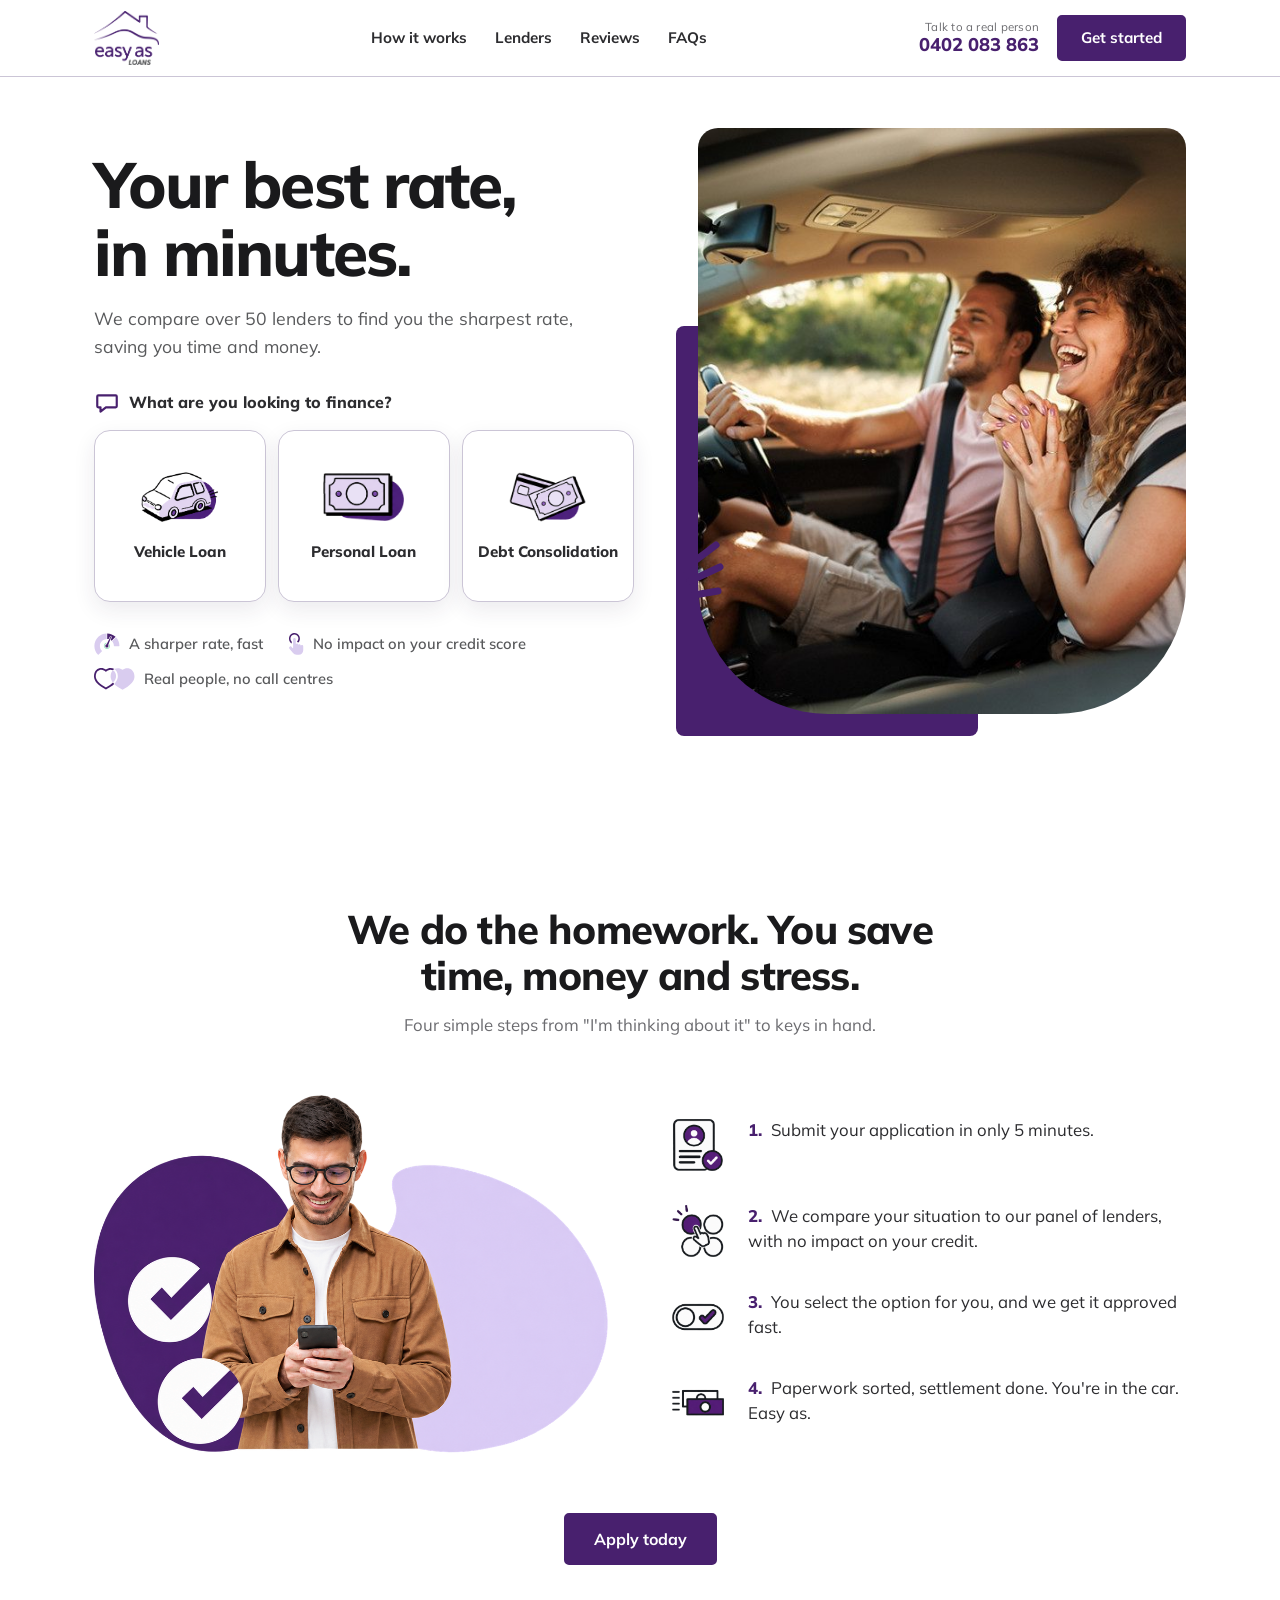
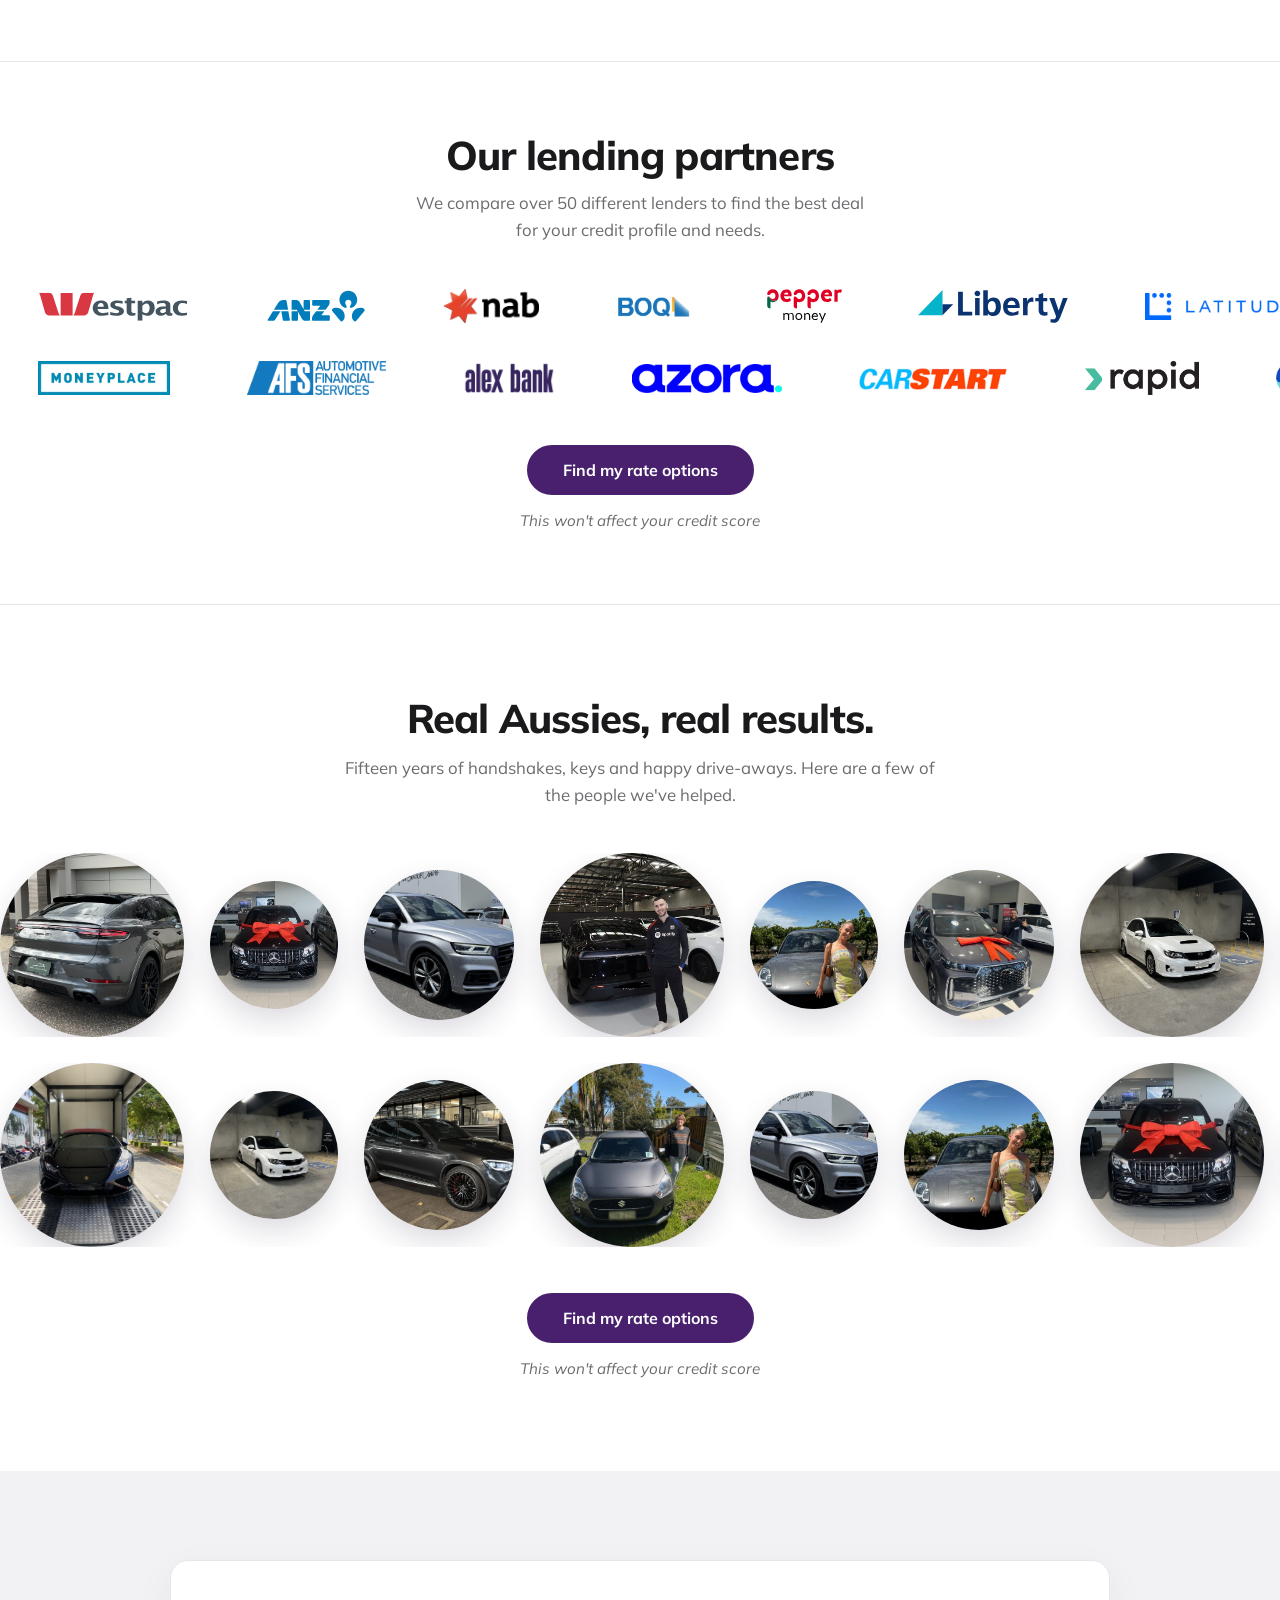
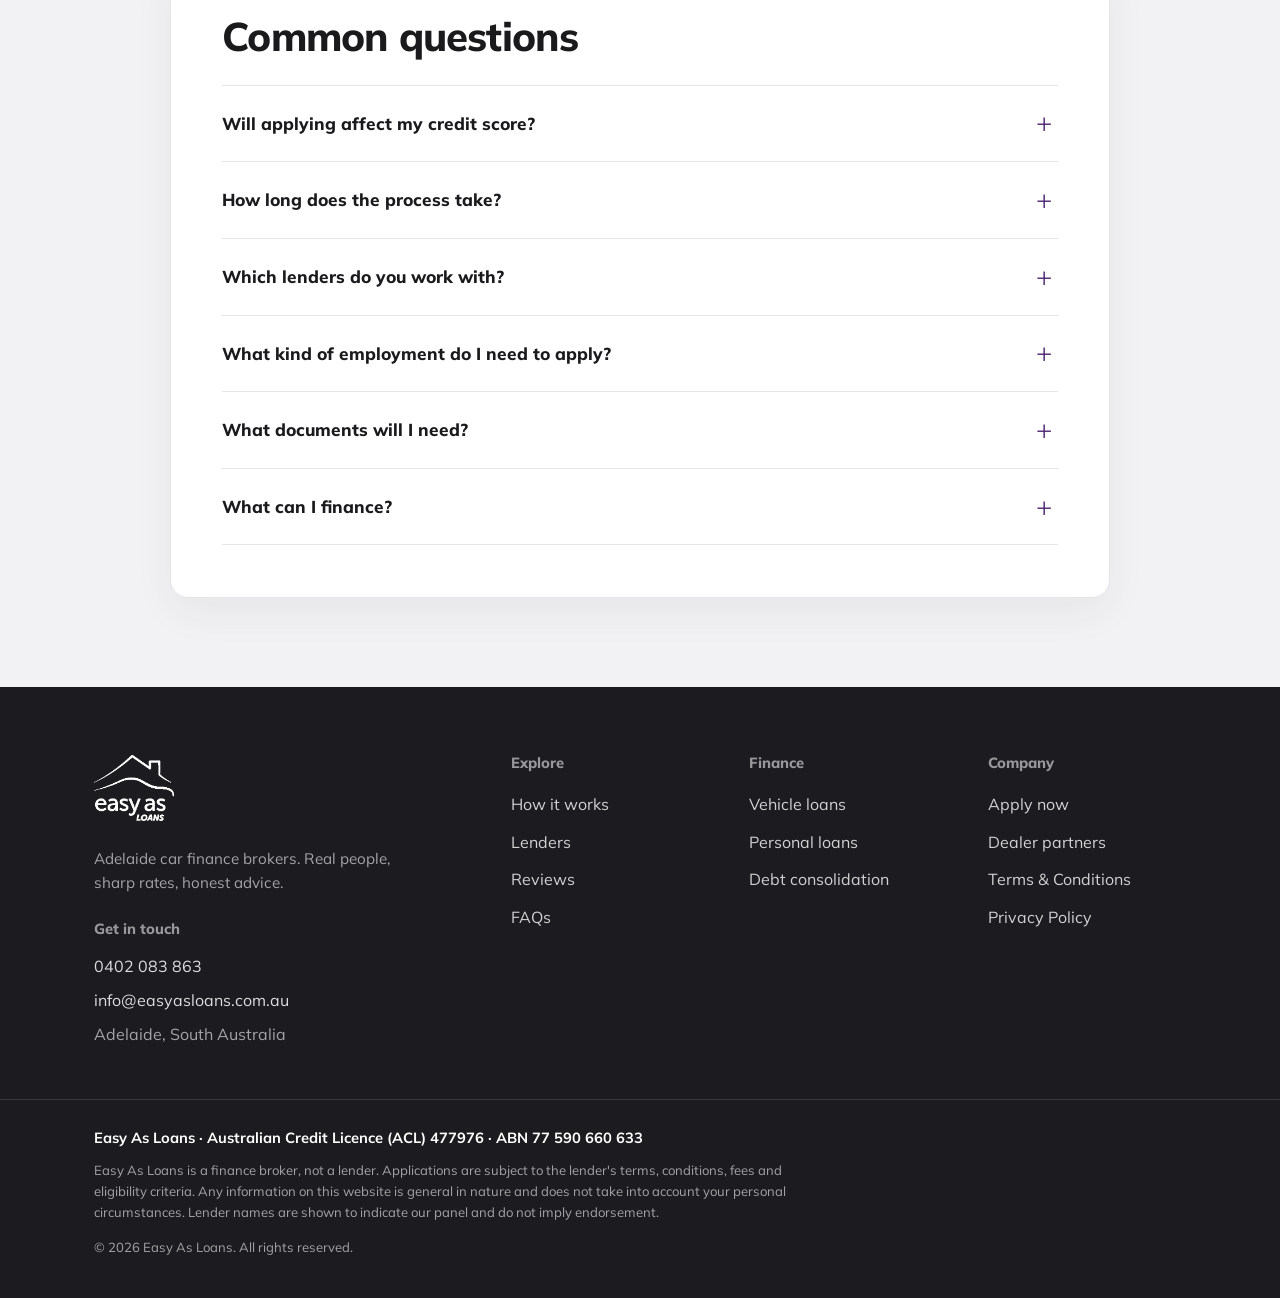
==== index.html @ 06062d45 "Reviews: circular 'river' slider, centred heading, add rate CTA - Replace the rectangular photo marq" ====
<!DOCTYPE html>
<html lang="en-AU">
<head>
  <meta charset="UTF-8" />
  <meta name="viewport" content="width=device-width, initial-scale=1.0" />
  <title>Easy As Loans — Car &amp; Finance Brokers | Adelaide</title>
  <meta name="description" content="Get your best rate in minutes. Easy As Loans compares 50+ lenders for a sharp car finance rate, with no impact on your credit score. Adelaide brokers, real people." />
  <meta name="facebook-domain-verification" content="qitr88r2ej9l2pz9zmem9q1fyxj0hn" />

  <!-- Open Graph / social preview -->
  <meta property="og:type" content="website" />
  <meta property="og:site_name" content="Easy As Loans" />
  <meta property="og:title" content="Easy As Loans — Car &amp; Finance Brokers | Adelaide" />
  <meta property="og:description" content="Get your best rate in minutes. We compare 50+ lenders with no impact on your credit score. Adelaide brokers, real people." />
  <meta property="og:url" content="https://easyasloans.com/" />
  <meta property="og:image" content="https://easyasloans.com/assets/hero.jpg" />
  <meta name="twitter:card" content="summary_large_image" />

  <link rel="canonical" href="https://easyasloans.com.au/" />

  <!-- Favicons / app icons -->
  <link rel="icon" href="/favicon.ico" sizes="any" />
  <link rel="icon" type="image/png" sizes="48x48" href="/assets/favicon-48.png" />
  <link rel="icon" type="image/png" sizes="32x32" href="/assets/favicon-32.png" />
  <link rel="icon" type="image/png" sizes="16x16" href="/assets/favicon-16.png" />
  <link rel="apple-touch-icon" href="/assets/apple-touch-icon.png" />
  <link rel="manifest" href="/site.webmanifest" />
  <meta name="theme-color" content="#48206E" />

  <!-- Structured data -->
  <script type="application/ld+json">
  {
    "@context": "https://schema.org",
    "@type": "FinancialService",
    "name": "Easy As Loans",
    "alternateName": "Easy As Loans Adelaide",
    "url": "https://easyasloans.com.au/",
    "logo": "https://easyasloans.com.au/assets/logo.png",
    "image": "https://easyasloans.com.au/assets/hero.jpg",
    "description": "Adelaide car finance brokers who compare 50+ lenders for a sharp rate, with no impact on your credit score.",
    "telephone": "+61402083863",
    "email": "info@easyasloans.com.au",
    "areaServed": "AU",
    "address": { "@type": "PostalAddress", "addressLocality": "Adelaide", "addressRegion": "SA", "addressCountry": "AU" },
    "identifier": [
      { "@type": "PropertyValue", "name": "Australian Credit Licence", "value": "477976" },
      { "@type": "PropertyValue", "name": "ABN", "value": "77 590 660 633" }
    ]
  }
  </script>

  <link rel="preconnect" href="https://fonts.googleapis.com" />
  <link rel="preconnect" href="https://fonts.gstatic.com" crossorigin />
  <link href="https://fonts.googleapis.com/css2?family=Mulish:ital,wght@0,400;0,500;0,600;0,700;0,800;0,900;1,400;1,500;1,600;1,800;1,900&display=swap" rel="stylesheet" />
  <link rel="stylesheet" href="styles.css" />

  <!-- Meta Pixel -->
  <script src="/pixel.js" data-pv="1"></script>
</head>
<body>
  <noscript><img height="1" width="1" style="display:none" alt="" src="https://www.facebook.com/tr?id=1375070801214225&ev=PageView&noscript=1" /></noscript>

  <!-- ============================ HEADER ============================ -->
  <header class="site-header js-header">
    <div class="container header-inner">
      <a href="#top" class="logo" aria-label="Easy As Loans home"><img class="logo-img" src="assets/logo.png" alt="Easy As Loans" /></a>

      <nav class="site-nav" aria-label="Primary">
        <a href="#process">How it works</a>
        <a href="#lenders">Lenders</a>
        <a href="#reviews">Reviews</a>
        <a href="#faq">FAQs</a>
      </nav>

      <div class="header-actions">
        <a class="header-phone" href="tel:+61402083863">
          <span class="header-phone-label">Talk to a real person</span>
          <span class="header-phone-number">0402 083 863</span>
        </a>
        <a class="btn btn-primary header-cta-desk" href="apply.html">Get started</a>
        <a class="btn btn-primary header-cta-mob" href="apply.html">Apply now</a>
      </div>
    </div>
  </header>

  <main id="top">

    <!-- ============================ HERO ============================ -->
    <section class="hero">
      <div class="container hero-inner">
        <div class="hero-text">
          <h1 class="hero-title">Your best rate,<br />in minutes.</h1>
          <p class="hero-lede">We compare over 50 lenders to find you the sharpest rate, saving you time and money.</p>

          <p class="hero-prompt">
            <svg class="prompt-ico" viewBox="0 0 24 24" fill="none" stroke="currentColor" stroke-width="2" stroke-linecap="round" stroke-linejoin="round" aria-hidden="true">
              <path d="M4 5h16a1 1 0 0 1 1 1v9a1 1 0 0 1-1 1h-9l-5 4v-4H4a1 1 0 0 1-1-1V6a1 1 0 0 1 1-1Z" />
            </svg>
            What are you looking to finance?
          </p>

          <div class="finance-cards finance-cards--three">
            <a class="fcard" href="apply.html?loan=car">
              <img class="fcard-img" src="assets/icons/vehicle.png" alt="" width="494" height="337" />
              <span class="fcard-label">Vehicle Loan</span>
            </a>
            <a class="fcard" href="apply.html?loan=personal">
              <img class="fcard-img" src="assets/icons/personal.png" alt="" width="439" height="279" />
              <span class="fcard-label">Personal Loan</span>
            </a>
            <a class="fcard" href="apply.html?loan=debt">
              <img class="fcard-img" src="assets/icons/debt.png" alt="" width="435" height="296" />
              <span class="fcard-label">Debt Consolidation</span>
            </a>
          </div>

          <ul class="hero-trust">
            <li><img class="trust-ico" src="assets/icons/odometre.svg" alt="" aria-hidden="true" /> A sharper rate, fast</li>
            <li><img class="trust-ico" src="assets/icons/click.svg" alt="" aria-hidden="true" /> No impact on your credit score</li>
            <li><img class="trust-ico" src="assets/icons/hearts.svg" alt="" aria-hidden="true" /> Real people, no call centres</li>
          </ul>
        </div>

        <div class="hero-media">
          <div class="hero-figure">
            <span class="hero-square" aria-hidden="true"></span>
            <svg class="hero-rays" viewBox="0 0 60 70" fill="none" stroke="currentColor" stroke-width="7" stroke-linecap="round" aria-hidden="true">
              <path d="M52 6 L20 30" /><path d="M56 28 L26 42" /><path d="M54 52 L30 56" />
            </svg>
            <img class="hero-img" src="assets/hero.jpg" alt="A happy couple driving their new car" />
          </div>
        </div>
      </div>
    </section>

    <!-- ========================= HOW IT WORKS ======================== -->
    <section class="steps" id="process">
      <div class="container">
        <div class="steps-head">
          <h2 class="section-title">We do the homework. You save time, money and stress.</h2>
          <p class="section-sub">Four simple steps from "I'm thinking about it" to keys in hand.</p>
        </div>
        <div class="steps-layout">
        <div class="steps-media">
          <img src="assets/how-it-works.png" alt="A happy Easy As Loans customer applying on their phone" width="1466" height="1027" loading="lazy" />
        </div>
        <ol class="steps-grid">
          <li class="step">
            <span class="step-ico"><img src="assets/icons/step1.png" alt="" width="365" height="365" loading="lazy" /></span>
            <h3 class="step-h"><span class="step-n">1.</span> Submit your application in only 5 minutes.</h3>
          </li>
          <li class="step">
            <span class="step-ico"><img src="assets/icons/step2.png" alt="" width="365" height="365" loading="lazy" /></span>
            <h3 class="step-h"><span class="step-n">2.</span> We compare your situation to our panel of lenders, with no impact on your credit.</h3>
          </li>
          <li class="step">
            <span class="step-ico"><img src="assets/icons/step3.png" alt="" width="415" height="415" loading="lazy" /></span>
            <h3 class="step-h"><span class="step-n">3.</span> You select the option for you, and we get it approved fast.</h3>
          </li>
          <li class="step">
            <span class="step-ico"><img src="assets/icons/step4.png" alt="" width="368" height="368" loading="lazy" /></span>
            <h3 class="step-h"><span class="step-n">4.</span> Paperwork sorted, settlement done. You're in the car. Easy as.</h3>
          </li>
        </ol>
        </div>
        <div class="steps-cta">
          <a class="btn btn-primary btn-lg" href="apply.html">Apply today</a>
        </div>
      </div>
    </section>

    <!-- ========================= LENDER WALL ========================= -->
    <section class="lenders" id="lenders" aria-label="Lenders we compare">
      <h2 class="section-title lenders-title container">Our lending partners</h2>
      <p class="lenders-sub container">We compare over 50 different lenders to find the best deal for your credit profile and needs.</p>
      <div class="logo-rows">
        <div class="logo-row">
          <div class="logo-track logo-track--left">
            <div class="logo-cell"><img src="assets/lenders/westpac.svg" alt="Westpac" loading="lazy" /></div>
            <div class="logo-cell"><img src="assets/lenders/anz.svg" alt="Anz" loading="lazy" /></div>
            <div class="logo-cell"><img src="assets/lenders/nab.webp" alt="Nab" loading="lazy" /></div>
            <div class="logo-cell"><img src="assets/lenders/boq.webp" alt="Boq" loading="lazy" /></div>
            <div class="logo-cell"><img src="assets/lenders/pepper-money.svg" alt="Pepper Money" loading="lazy" /></div>
            <div class="logo-cell"><img src="assets/lenders/liberty.svg" alt="Liberty" loading="lazy" /></div>
            <div class="logo-cell"><img src="assets/lenders/latitude.webp" alt="Latitude" loading="lazy" /></div>
            <div class="logo-cell"><img src="assets/lenders/plenti.webp" alt="Plenti" loading="lazy" /></div>
            <div class="logo-cell"><img src="assets/lenders/now-finance.svg" alt="Now Finance" loading="lazy" /></div>
            <div class="logo-cell"><img src="assets/lenders/wisr.webp" alt="Wisr" loading="lazy" /></div>
            <div class="logo-cell"><img src="assets/lenders/firstmac.webp" alt="Firstmac" loading="lazy" /></div>
            <div class="logo-cell"><img src="assets/lenders/money3.webp" alt="Money3" loading="lazy" /></div>
            <div class="logo-cell"><img src="assets/lenders/moneyme.webp" alt="Moneyme" loading="lazy" /></div>
            <div class="logo-cell"><img src="assets/lenders/angle-finance.webp" alt="Angle Finance" loading="lazy" /></div>
            <div class="logo-cell"><img src="assets/lenders/metro.webp" alt="Metro" loading="lazy" /></div>
            <div class="logo-cell"><img src="assets/lenders/westpac.svg" alt="Westpac" loading="lazy" /></div>
            <div class="logo-cell"><img src="assets/lenders/anz.svg" alt="Anz" loading="lazy" /></div>
            <div class="logo-cell"><img src="assets/lenders/nab.webp" alt="Nab" loading="lazy" /></div>
            <div class="logo-cell"><img src="assets/lenders/boq.webp" alt="Boq" loading="lazy" /></div>
            <div class="logo-cell"><img src="assets/lenders/pepper-money.svg" alt="Pepper Money" loading="lazy" /></div>
            <div class="logo-cell"><img src="assets/lenders/liberty.svg" alt="Liberty" loading="lazy" /></div>
            <div class="logo-cell"><img src="assets/lenders/latitude.webp" alt="Latitude" loading="lazy" /></div>
            <div class="logo-cell"><img src="assets/lenders/plenti.webp" alt="Plenti" loading="lazy" /></div>
            <div class="logo-cell"><img src="assets/lenders/now-finance.svg" alt="Now Finance" loading="lazy" /></div>
            <div class="logo-cell"><img src="assets/lenders/wisr.webp" alt="Wisr" loading="lazy" /></div>
            <div class="logo-cell"><img src="assets/lenders/firstmac.webp" alt="Firstmac" loading="lazy" /></div>
            <div class="logo-cell"><img src="assets/lenders/money3.webp" alt="Money3" loading="lazy" /></div>
            <div class="logo-cell"><img src="assets/lenders/moneyme.webp" alt="Moneyme" loading="lazy" /></div>
            <div class="logo-cell"><img src="assets/lenders/angle-finance.webp" alt="Angle Finance" loading="lazy" /></div>
            <div class="logo-cell"><img src="assets/lenders/metro.webp" alt="Metro" loading="lazy" /></div>
          </div>
        </div>
        <div class="logo-row">
          <div class="logo-track logo-track--right">
            <div class="logo-cell"><img src="assets/lenders/moneyplace.webp" alt="Moneyplace" loading="lazy" /></div>
            <div class="logo-cell"><img src="assets/lenders/afs.avif" alt="Afs" loading="lazy" /></div>
            <div class="logo-cell"><img src="assets/lenders/alex-bank.webp" alt="Alex Bank" loading="lazy" /></div>
            <div class="logo-cell"><img src="assets/lenders/azora.webp" alt="Azora" loading="lazy" /></div>
            <div class="logo-cell"><img src="assets/lenders/carstart.webp" alt="Carstart" loading="lazy" /></div>
            <div class="logo-cell"><img src="assets/lenders/rapid.webp" alt="Rapid" loading="lazy" /></div>
            <div class="logo-cell"><img src="assets/lenders/omm.webp" alt="Omm" loading="lazy" /></div>
            <div class="logo-cell"><img src="assets/lenders/mmautopay.webp" alt="Mmautopay" loading="lazy" /></div>
            <div class="logo-cell"><img src="assets/lenders/affordable-car-loans.svg" alt="Affordable Car Loans" loading="lazy" /></div>
            <div class="logo-cell"><img src="assets/lenders/lender-01.webp" alt="Lender" loading="lazy" /></div>
            <div class="logo-cell"><img src="assets/lenders/lender-02.webp" alt="Lender" loading="lazy" /></div>
            <div class="logo-cell"><img src="assets/lenders/lender-03.webp" alt="Lender" loading="lazy" /></div>
            <div class="logo-cell"><img src="assets/lenders/lender-04.webp" alt="Lender" loading="lazy" /></div>
            <div class="logo-cell"><img src="assets/lenders/lender-05.webp" alt="Lender" loading="lazy" /></div>
            <div class="logo-cell"><img src="assets/lenders/moneyplace.webp" alt="Moneyplace" loading="lazy" /></div>
            <div class="logo-cell"><img src="assets/lenders/afs.avif" alt="Afs" loading="lazy" /></div>
            <div class="logo-cell"><img src="assets/lenders/alex-bank.webp" alt="Alex Bank" loading="lazy" /></div>
            <div class="logo-cell"><img src="assets/lenders/azora.webp" alt="Azora" loading="lazy" /></div>
            <div class="logo-cell"><img src="assets/lenders/carstart.webp" alt="Carstart" loading="lazy" /></div>
            <div class="logo-cell"><img src="assets/lenders/rapid.webp" alt="Rapid" loading="lazy" /></div>
            <div class="logo-cell"><img src="assets/lenders/omm.webp" alt="Omm" loading="lazy" /></div>
            <div class="logo-cell"><img src="assets/lenders/mmautopay.webp" alt="Mmautopay" loading="lazy" /></div>
            <div class="logo-cell"><img src="assets/lenders/affordable-car-loans.svg" alt="Affordable Car Loans" loading="lazy" /></div>
            <div class="logo-cell"><img src="assets/lenders/lender-01.webp" alt="Lender" loading="lazy" /></div>
            <div class="logo-cell"><img src="assets/lenders/lender-02.webp" alt="Lender" loading="lazy" /></div>
            <div class="logo-cell"><img src="assets/lenders/lender-03.webp" alt="Lender" loading="lazy" /></div>
            <div class="logo-cell"><img src="assets/lenders/lender-04.webp" alt="Lender" loading="lazy" /></div>
            <div class="logo-cell"><img src="assets/lenders/lender-05.webp" alt="Lender" loading="lazy" /></div>
          </div>
        </div>
      </div>
      <div class="lenders-cta container">
        <a class="btn btn-primary btn-lg lenders-btn" href="apply.html">Find my rate options</a>
        <span class="lenders-cta-note">This won't affect your credit score</span>
      </div>
    </section>

    <!-- ====================== REVIEWS ====================== -->
    <section class="reviews" id="reviews" aria-label="Customer reviews">
      <div class="container reviews-head reviews-head--center">
        <h2 class="section-title">Real Aussies, real results.</h2>
        <p class="section-sub">Fifteen years of handshakes, keys and happy drive-aways. Here are a few of the people we've helped.</p>
      </div>
      <div class="river">
        <div class="river-row">
          <div class="river-track river-track--left"><div class="river-item"><img src="assets/reviews/review-6.jpg" alt="Easy As Loans customer with their car" loading="lazy" /></div><div class="river-item"><img src="assets/reviews/review-7.jpg" alt="Easy As Loans customer with their car" loading="lazy" /></div><div class="river-item"><img src="assets/reviews/review-9.jpg" alt="Easy As Loans customer with their car" loading="lazy" /></div><div class="river-item"><img src="assets/reviews/review-8.jpg" alt="Easy As Loans customer with their car" loading="lazy" /></div><div class="river-item"><img src="assets/reviews/review-1.jpg" alt="Easy As Loans customer with their car" loading="lazy" /></div><div class="river-item"><img src="assets/reviews/review-2.jpg" alt="Easy As Loans customer with their car" loading="lazy" /></div><div class="river-item"><img src="assets/reviews/review-3.jpg" alt="Easy As Loans customer with their car" loading="lazy" /></div><div class="river-item"><img src="assets/reviews/review-4.jpg" alt="Easy As Loans customer with their car" loading="lazy" /></div><div class="river-item"><img src="assets/reviews/review-5.jpg" alt="Easy As Loans customer with their car" loading="lazy" /></div><div class="river-item"><img src="assets/reviews/review-10.jpg" alt="Easy As Loans customer with their car" loading="lazy" /></div><div class="river-item"><img src="assets/reviews/review-11.jpg" alt="Easy As Loans customer with their car" loading="lazy" /></div><div class="river-item"><img src="assets/reviews/review-12.jpg" alt="Easy As Loans customer with their car" loading="lazy" /></div><div class="river-item"><img src="assets/reviews/review-13.jpg" alt="Easy As Loans customer with their car" loading="lazy" /></div><div class="river-item"><img src="assets/reviews/review-6.jpg" alt="Easy As Loans customer with their car" loading="lazy" /></div><div class="river-item"><img src="assets/reviews/review-7.jpg" alt="Easy As Loans customer with their car" loading="lazy" /></div><div class="river-item"><img src="assets/reviews/review-9.jpg" alt="Easy As Loans customer with their car" loading="lazy" /></div><div class="river-item"><img src="assets/reviews/review-8.jpg" alt="Easy As Loans customer with their car" loading="lazy" /></div><div class="river-item"><img src="assets/reviews/review-1.jpg" alt="Easy As Loans customer with their car" loading="lazy" /></div><div class="river-item"><img src="assets/reviews/review-2.jpg" alt="Easy As Loans customer with their car" loading="lazy" /></div><div class="river-item"><img src="assets/reviews/review-3.jpg" alt="Easy As Loans customer with their car" loading="lazy" /></div><div class="river-item"><img src="assets/reviews/review-4.jpg" alt="Easy As Loans customer with their car" loading="lazy" /></div><div class="river-item"><img src="assets/reviews/review-5.jpg" alt="Easy As Loans customer with their car" loading="lazy" /></div><div class="river-item"><img src="assets/reviews/review-10.jpg" alt="Easy As Loans customer with their car" loading="lazy" /></div><div class="river-item"><img src="assets/reviews/review-11.jpg" alt="Easy As Loans customer with their car" loading="lazy" /></div><div class="river-item"><img src="assets/reviews/review-12.jpg" alt="Easy As Loans customer with their car" loading="lazy" /></div><div class="river-item"><img src="assets/reviews/review-13.jpg" alt="Easy As Loans customer with their car" loading="lazy" /></div></div>
        </div>
        <div class="river-row">
          <div class="river-track river-track--right"><div class="river-item"><img src="assets/reviews/review-13.jpg" alt="Easy As Loans customer with their car" loading="lazy" /></div><div class="river-item"><img src="assets/reviews/review-3.jpg" alt="Easy As Loans customer with their car" loading="lazy" /></div><div class="river-item"><img src="assets/reviews/review-11.jpg" alt="Easy As Loans customer with their car" loading="lazy" /></div><div class="river-item"><img src="assets/reviews/review-5.jpg" alt="Easy As Loans customer with their car" loading="lazy" /></div><div class="river-item"><img src="assets/reviews/review-9.jpg" alt="Easy As Loans customer with their car" loading="lazy" /></div><div class="river-item"><img src="assets/reviews/review-1.jpg" alt="Easy As Loans customer with their car" loading="lazy" /></div><div class="river-item"><img src="assets/reviews/review-7.jpg" alt="Easy As Loans customer with their car" loading="lazy" /></div><div class="river-item"><img src="assets/reviews/review-12.jpg" alt="Easy As Loans customer with their car" loading="lazy" /></div><div class="river-item"><img src="assets/reviews/review-4.jpg" alt="Easy As Loans customer with their car" loading="lazy" /></div><div class="river-item"><img src="assets/reviews/review-10.jpg" alt="Easy As Loans customer with their car" loading="lazy" /></div><div class="river-item"><img src="assets/reviews/review-2.jpg" alt="Easy As Loans customer with their car" loading="lazy" /></div><div class="river-item"><img src="assets/reviews/review-8.jpg" alt="Easy As Loans customer with their car" loading="lazy" /></div><div class="river-item"><img src="assets/reviews/review-6.jpg" alt="Easy As Loans customer with their car" loading="lazy" /></div><div class="river-item"><img src="assets/reviews/review-13.jpg" alt="Easy As Loans customer with their car" loading="lazy" /></div><div class="river-item"><img src="assets/reviews/review-3.jpg" alt="Easy As Loans customer with their car" loading="lazy" /></div><div class="river-item"><img src="assets/reviews/review-11.jpg" alt="Easy As Loans customer with their car" loading="lazy" /></div><div class="river-item"><img src="assets/reviews/review-5.jpg" alt="Easy As Loans customer with their car" loading="lazy" /></div><div class="river-item"><img src="assets/reviews/review-9.jpg" alt="Easy As Loans customer with their car" loading="lazy" /></div><div class="river-item"><img src="assets/reviews/review-1.jpg" alt="Easy As Loans customer with their car" loading="lazy" /></div><div class="river-item"><img src="assets/reviews/review-7.jpg" alt="Easy As Loans customer with their car" loading="lazy" /></div><div class="river-item"><img src="assets/reviews/review-12.jpg" alt="Easy As Loans customer with their car" loading="lazy" /></div><div class="river-item"><img src="assets/reviews/review-4.jpg" alt="Easy As Loans customer with their car" loading="lazy" /></div><div class="river-item"><img src="assets/reviews/review-10.jpg" alt="Easy As Loans customer with their car" loading="lazy" /></div><div class="river-item"><img src="assets/reviews/review-2.jpg" alt="Easy As Loans customer with their car" loading="lazy" /></div><div class="river-item"><img src="assets/reviews/review-8.jpg" alt="Easy As Loans customer with their car" loading="lazy" /></div><div class="river-item"><img src="assets/reviews/review-6.jpg" alt="Easy As Loans customer with their car" loading="lazy" /></div></div>
        </div>
      </div>
      <div class="reviews-cta container">
        <a class="btn btn-primary btn-lg lenders-btn" href="apply.html">Find my rate options</a>
        <span class="lenders-cta-note">This won't affect your credit score</span>
      </div>
    </section>

    <!-- ============================ FAQ ============================ -->
    <section class="faq" id="faq">
      <div class="container faq-inner">
        <h2 class="section-title">Common questions</h2>
        <div class="faq-list">
          <details class="faq-item">
            <summary>Will applying affect my credit score?</summary>
            <div class="faq-body"><p>No. Protecting your credit score is our priority. We compare every lender and option on our panel to find you the best solution from the outset, so we get it right the first time and avoid the unnecessary enquiries that can make approval harder down the track. The only time your credit file is touched is when you give us the green light to submit your application.</p></div>
          </details>
          <details class="faq-item">
            <summary>How long does the process take?</summary>
            <div class="faq-body"><p>We can often secure a pre-approval within 24 hours, so you don't miss out on the car you're after and have your funds ready when you need them. Timelines vary by lender and your individual profile, but we work nights and weekends to keep things moving and get you sorted as fast as possible.</p></div>
          </details>
          <details class="faq-item">
            <summary>Which lenders do you work with?</summary>
            <div class="faq-body"><p>We work with an extensive panel of over 50 specialised lenders, so we have a solution for almost every situation. Our relationships with those lenders often give us access to sharper rates than you'd get going direct. We compare your options right across the panel to find the best rate for your profile, which is frequently lower than the banks.</p></div>
          </details>
          <details class="faq-item">
            <summary>What kind of employment do I need to apply?</summary>
            <div class="faq-body"><p>We work with a wide range of lenders, so we can assist if you're employed full-time, part-time, or casually. We also support business applications, including sole traders, companies, and trusts.</p></div>
          </details>
          <details class="faq-item">
            <summary>What documents will I need?</summary>
            <div class="faq-body"><p>The documents we need can vary depending on your application and the lender we go to. In most cases, you'll need proof of identity, proof of income, and details of any existing liabilities. We'll guide you through the exact requirements based on your circumstances and the loan type.</p></div>
          </details>
          <details class="faq-item">
            <summary>What can I finance?</summary>
            <div class="faq-body"><p>Almost anything, structured as either a secured or unsecured loan. That covers cars, utes, caravans, boats, bikes and personal loans. If it's not on the list, just ask.</p></div>
          </details>
        </div>
      </div>
    </section>

  </main>

  <!-- ============================ FOOTER ============================ -->
  <footer class="site-footer">
    <div class="container footer-inner">
      <div class="footer-brand">
        <a href="#top" class="logo logo-reversed" aria-label="Easy As Loans home"><img class="logo-img is-reversed" src="assets/logo.png" alt="Easy As Loans" /></a>
        <p class="footer-tag">Adelaide car finance brokers. Real people, sharp rates, honest advice.</p>
        <div class="footer-contact">
          <h4 class="footer-h">Get in touch</h4>
          <a href="tel:+61402083863">0402 083 863</a>
          <a href="mailto:info@easyasloans.com.au">info@easyasloans.com.au</a>
          <span class="footer-static">Adelaide, South Australia</span>
        </div>
      </div>
      <nav class="footer-col" aria-label="Explore">
        <h4 class="footer-h">Explore</h4>
        <a href="#process">How it works</a>
        <a href="#lenders">Lenders</a>
        <a href="#reviews">Reviews</a>
        <a href="#faq">FAQs</a>
      </nav>
      <nav class="footer-col" aria-label="Finance">
        <h4 class="footer-h">Finance</h4>
        <a href="apply.html?loan=car">Vehicle loans</a>
        <a href="apply.html?loan=personal">Personal loans</a>
        <a href="apply.html?loan=debt">Debt consolidation</a>
      </nav>
      <nav class="footer-col" aria-label="Company">
        <h4 class="footer-h">Company</h4>
        <a href="apply.html">Apply now</a>
        <a href="dealers.html">Dealer partners</a>
        <a href="terms.html">Terms &amp; Conditions</a>
        <a href="privacy.html">Privacy Policy</a>
      </nav>
    </div>
    <div class="footer-legal">
      <div class="container">
        <p class="footer-licence">Easy As Loans · Australian Credit Licence (ACL) 477976 · ABN 77 590 660 633</p>
        <p class="footer-disclaimer">Easy As Loans is a finance broker, not a lender. Applications are subject to the lender's terms, conditions, fees and eligibility criteria. Any information on this website is general in nature and does not take into account your personal circumstances. Lender names are shown to indicate our panel and do not imply endorsement.</p>
        <p class="footer-copy">© <span class="js-year">2026</span> Easy As Loans. All rights reserved.</p>
      </div>
    </div>
  </footer>

  <script src="script.js"></script>
</body>
</html>
---- styles.css ----
/* ===================================================================
   Easy As Loans — styles
   Brand: Purple #48206E · Grey #58595B (from brand identity guidelines)
   Type:  Mulish (web), Arial fallback. No gradients. Clean & sharp.
   =================================================================== */

:root {
  --purple: #48206e;
  --purple-dark: #371851;
  --purple-tint: #f5f2f9;
  --purple-line: #e6dff0;
  --grey: #58595b;
  --ink: #2c2c2f;
  --ink-strong: #1a1a1c;  /* near-black for editorial serif titles */
  --muted: #6c6c70;
  --white: #ffffff;
  --cream: #f2f2f4;       /* very light grey page tint */
  --cream-deep: #eaeaee;
  --mint: #2fa877;        /* fresh secondary accent */
  --mint-tint: #e6f4ed;
  --bg-alt: #f2f2f4;      /* very light grey alt-section background */
  --footer-bg: #1c1c20;   /* dark charcoal footer */
  --line: #e7e4ec;
  --border: #b6b6b6;     /* neutral hairline for form controls */
  --track: #d4d4d4;      /* neutral grey for bars/sliders */
  --hero-bg: #efeae0;    /* warm cream hero band */
  --radius: 5px;
  --maxw: 1140px;
  --pad: 24px;
  --font: "Mulish", Arial, "Helvetica Neue", Helvetica, sans-serif;
  --font-display: "Mulish", Arial, "Helvetica Neue", Helvetica, sans-serif;
}

/* ----------------------------- Reset ----------------------------- */
*, *::before, *::after { box-sizing: border-box; }
html { scroll-behavior: smooth; -webkit-text-size-adjust: 100%; }
body {
  margin: 0;
  font-family: var(--font);
  font-weight: 400;
  color: var(--ink);
  background: var(--white);
  line-height: 1.6;
  -webkit-font-smoothing: antialiased;
}
img, svg { display: block; max-width: 100%; }
a { color: inherit; text-decoration: none; }
h1, h2, h3, h4 { margin: 0; line-height: 1.15; color: var(--ink); }
p { margin: 0; }
button { font-family: inherit; cursor: pointer; }

.container { width: 100%; max-width: var(--maxw); margin: 0 auto; padding: 0 var(--pad); }

/* --------------------------- Typography -------------------------- */
.eyebrow {
  text-transform: uppercase;
  letter-spacing: 0.16em;
  font-size: 0.78rem;
  font-weight: 700;
  color: var(--purple);
  margin-bottom: 18px;
}
.section-title {
  font-family: var(--font-display);
  font-size: clamp(1.8rem, 3.4vw, 2.5rem);
  font-weight: 800;
  letter-spacing: -0.02em;
  color: var(--ink-strong);
}
.section-sub {
  margin-top: 14px;
  max-width: 60ch;
  color: var(--muted);
  font-size: 1.05rem;
}

/* ----------------------------- Buttons --------------------------- */
.btn {
  display: inline-flex;
  align-items: center;
  justify-content: center;
  gap: 8px;
  font-weight: 700;
  font-size: 0.95rem;
  line-height: 1;
  padding: 13px 22px;
  border-radius: var(--radius);
  border: 2px solid transparent;
  transition: background-color .15s ease, color .15s ease, border-color .15s ease;
  white-space: nowrap;
}
.btn-lg { padding: 16px 28px; font-size: 1rem; }
.btn-block { width: 100%; }

.btn-primary { background: var(--purple); color: var(--white); border-color: var(--purple); }
.btn-primary:hover { background: var(--purple-dark); border-color: var(--purple-dark); }

.btn-ghost { background: transparent; color: var(--purple); border-color: var(--purple-line); }
.btn-ghost:hover { border-color: var(--purple); background: var(--purple-tint); }

.btn-light { background: var(--white); color: var(--purple); border-color: var(--white); }
.btn-light:hover { background: var(--purple-tint); border-color: var(--purple-tint); }

.btn-outline-light { background: transparent; color: var(--white); border-color: rgba(255,255,255,.55); }
.btn-outline-light:hover { border-color: var(--white); background: rgba(255,255,255,.08); }

/* ------------------------------ Logo ----------------------------- */
.logo { display: inline-flex; align-items: center; gap: 12px; }
/* Real logo image */
.logo-img { height: 54px; width: auto; display: block; }
.logo-img.is-reversed { filter: brightness(0) invert(1); }
.footer-brand .logo-img { height: 66px; margin-bottom: 4px; }
.logo-mark { width: 52px; height: auto; }
.logo-stroke {
  fill: none;
  stroke: var(--purple);
  stroke-width: 6;
  stroke-linecap: round;
  stroke-linejoin: round;
}
.logo-words { display: flex; flex-direction: column; line-height: 1; }
.logo-easy {
  font-weight: 800;
  font-size: 1.7rem;
  letter-spacing: -0.02em;
  color: var(--purple);
}
.logo-loans {
  font-weight: 900;
  font-style: italic;
  font-size: 0.78rem;
  letter-spacing: 0.18em;
  color: var(--grey);
  align-self: flex-end;
  margin-top: 1px;
}
/* Reversed (on purple) */
.logo-reversed .logo-stroke { stroke: var(--white); }
.logo-reversed .logo-easy { color: var(--white); }
.logo-reversed .logo-loans { color: rgba(255,255,255,.85); }

/* ----------------------------- Header ---------------------------- */
.site-header {
  position: sticky;
  top: 0;
  z-index: 50;
  background: rgba(255,255,255,.96);
  backdrop-filter: saturate(140%) blur(6px);
  border-bottom: 1px solid #cbc5d6;
}
.header-inner {
  display: flex;
  align-items: center;
  justify-content: space-between;
  min-height: 76px;
  gap: 18px;
}
.header-actions { display: flex; align-items: center; gap: 18px; }
.header-cta-mob { display: none; }
.header-phone { display: flex; flex-direction: column; text-align: right; line-height: 1.2; }
.header-phone-label { font-size: 0.72rem; color: var(--muted); letter-spacing: .02em; }
.header-phone-number { font-size: 1.15rem; font-weight: 800; color: var(--purple); }
.header-phone:hover .header-phone-number { color: var(--purple-dark); }

/* --------------------- Header on the hero band ------------------- */
.site-header--hero {
  background: var(--hero-bg);
  border-bottom-color: transparent;
  backdrop-filter: none;
}
.site-header--hero.is-stuck {
  background: rgba(255, 255, 255, 0.97);
  border-bottom-color: var(--line);
  backdrop-filter: saturate(140%) blur(6px);
}
.site-nav { display: flex; gap: 28px; }
.site-nav a { font-weight: 700; font-size: 0.95rem; color: var(--ink); }
.site-nav a:hover { color: var(--purple); }

/* ------------------------------ Hero ----------------------------- */
.hero {
  background: var(--white);
  padding: clamp(28px, 4vw, 52px) 0 clamp(56px, 8vw, 96px);
}
.hero-inner {
  display: grid;
  grid-template-columns: 1.05fr 0.95fr;
  align-items: center;
  gap: clamp(32px, 5vw, 64px);
}
.hero-title {
  font-family: var(--font-display);
  font-size: clamp(2.4rem, 5.4vw, 4rem);
  font-weight: 800;
  letter-spacing: -0.03em;
  line-height: 1.05;
  color: var(--ink-strong);
}
.hero-prompt {
  display: flex; align-items: center; gap: 9px;
  margin-top: 30px;
  font-weight: 800; font-size: 1rem; color: var(--ink);
}
.prompt-ico { width: 26px; height: 26px; color: var(--purple); flex: 0 0 auto; }

/* Finance type cards */
.finance-cards {
  display: grid; grid-template-columns: repeat(4, 1fr); gap: 12px;
  margin-top: 14px;
}
.finance-cards--three { grid-template-columns: repeat(3, 1fr); }
/* Illustrated icon images */
.fcard-img { height: 58px; width: auto; max-width: 100%; object-fit: contain; }
.fcard {
  display: flex; flex-direction: column; align-items: center; justify-content: center; gap: 14px;
  padding: 20px 14px; aspect-ratio: 1 / 1; min-width: 0;
  background: var(--white); border: 1px solid #cbc5d6; border-radius: 16px;
  box-shadow: 0 8px 22px rgba(44,32,64,.09);
  font-family: inherit; cursor: pointer; text-align: center;
  transition: box-shadow .16s ease, transform .16s ease;
}
.fcard:hover { box-shadow: 0 14px 30px rgba(44,32,64,.16); transform: translateY(-3px); }
.fcard-ico {
  display: inline-flex; align-items: center; justify-content: center;
  width: 50px; height: 50px; color: var(--purple);
}
.fcard-ico svg { width: 50px; height: 50px; }
.fcard-label { font-weight: 800; font-size: 0.95rem; color: var(--ink); margin-top: 0; }

/* Trust row */
.hero-trust {
  list-style: none; margin: 30px 0 0; padding: 0;
  display: flex; flex-wrap: wrap; gap: 12px 26px;
}
.hero-trust li { display: flex; align-items: center; gap: 9px; font-size: 0.92rem; font-weight: 600; color: var(--grey); }
.trust-ico { height: 22px; width: auto; color: var(--purple); flex: 0 0 auto; }

/* Figure: photo + purple square + accent rays */
.hero-media { display: flex; justify-content: flex-end; }
.hero-figure { position: relative; width: 100%; max-width: 500px; }
.hero-square {
  position: absolute; left: -22px; bottom: -22px;
  width: 62%; height: 70%; background: var(--purple); border-radius: 8px; z-index: 0;
}
.hero-rays { position: absolute; left: -34px; bottom: 18%; width: 60px; height: 70px; color: var(--purple); z-index: 2; }
.hero-img {
  position: relative; z-index: 1;
  width: 100%; aspect-ratio: 5 / 6; object-fit: cover;
  border-radius: 20px 20px 130px 130px;
}

/* ----------------------------- Reviews --------------------------- */
.reviews { padding: clamp(56px, 8vw, 90px) 0; background: var(--white); overflow: hidden; }
.reviews-head { margin-bottom: 44px; }
.reviews-head--center { text-align: center; max-width: 640px; margin-left: auto; margin-right: auto; }
.reviews-head--center .section-sub { margin-left: auto; margin-right: auto; }

/* Flowing river of circular customer photos */
.river { display: flex; flex-direction: column; gap: clamp(16px, 2.4vw, 26px); }
.river-row { overflow: hidden; width: 100%; }
.river-track { display: flex; gap: clamp(16px, 2.4vw, 26px); width: max-content; align-items: center; }
.river-track--left { animation: logos-left 85s linear infinite; }
.river-track--right { animation: logos-right 85s linear infinite; }
.river-item { flex: 0 0 auto; width: 150px; height: 150px; border-radius: 50%; overflow: hidden; background: var(--purple-tint); box-shadow: 0 12px 28px rgba(44,32,64,.16); }
.river-item img { width: 100%; height: 100%; object-fit: cover; display: block; }
.river-item:nth-child(3n+1) { width: 184px; height: 184px; }
.river-item:nth-child(3n+2) { width: 128px; height: 128px; }

.reviews-cta { margin-top: 46px; display: flex; flex-direction: column; align-items: center; gap: 14px; text-align: center; }

.marquee {
  position: relative;
  width: 100%;
  overflow: hidden;
}
.marquee-track {
  display: flex;
  gap: 22px;
  width: max-content;
  animation: marquee-scroll 60s linear infinite;
}
@media (hover: hover) {
  .marquee:hover .marquee-track { animation-play-state: paused; }
}

@keyframes marquee-scroll {
  from { transform: translateX(0); }
  to   { transform: translateX(-50%); }
}

.review-card {
  margin: 0;
  width: 300px;
  height: 384px;
  flex: 0 0 auto;
  background: var(--white);
  border: none;
  border-radius: 16px;
  box-shadow: 0 14px 30px rgba(44, 32, 64, 0.12);
  overflow: hidden;
}
.review-photo { width: 100%; height: 100%; object-fit: cover; display: block; }

/* --------------------------- Why choose -------------------------- */
.why { padding: clamp(56px, 8vw, 96px) 0; }
.why-grid {
  margin-top: 44px;
  display: grid;
  grid-template-columns: repeat(3, 1fr);
  gap: 1px;
  background: var(--line);
  border: 1px solid var(--line);
  border-radius: var(--radius);
  overflow: hidden;
}
.why-item { background: var(--white); padding: 30px 28px; }
.why-heading {
  font-size: 1.15rem;
  font-weight: 800;
  color: var(--purple);
  margin-bottom: 10px;
  padding-bottom: 10px;
  border-bottom: 2px solid var(--purple-line);
}
.why-item p { color: var(--grey); font-size: 0.97rem; }

/* ----------------------------- Process --------------------------- */
.process { padding: clamp(56px, 8vw, 96px) 0; background: var(--bg-alt); }
.process-steps {
  list-style: none;
  margin: 44px 0 0;
  padding: 0;
  display: grid;
  grid-template-columns: repeat(4, 1fr);
  gap: 24px;
}
.process-step { background: var(--white); border: 1px solid var(--line); border-radius: var(--radius); padding: 28px 24px; }
.process-num {
  display: inline-block;
  font-size: 1.4rem;
  font-weight: 900;
  font-style: italic;
  color: var(--purple);
  letter-spacing: -0.02em;
  margin-bottom: 14px;
}
.process-heading { font-size: 1.1rem; font-weight: 800; color: var(--ink); margin-bottom: 8px; }
.process-step p { color: var(--grey); font-size: 0.95rem; }

/* --------------------- Hero lede + numbered steps ---------------- */
.hero-lede { margin-top: 18px; max-width: 46ch; font-size: 1.1rem; line-height: 1.6; color: var(--grey); }

.steps { padding: clamp(56px, 8vw, 96px) 0; background: var(--white); }
.steps-head { text-align: center; max-width: 640px; margin: 0 auto; }
.steps-head .section-sub { margin: 14px auto 0; }
.steps-layout { display: grid; grid-template-columns: 1fr 1fr; gap: clamp(32px, 5vw, 60px); align-items: center; margin-top: 46px; }
.steps-media img { width: 100%; height: auto; }
.steps-grid { list-style: none; margin: 0; padding: 0; display: grid; grid-template-columns: 1fr; gap: 30px; }
.step { display: grid; grid-template-columns: 60px 1fr; gap: 18px; align-items: start; text-align: left; }
.step-ico { color: var(--purple); }
.step-ico svg, .step-ico img { height: 56px; width: 56px; object-fit: contain; aspect-ratio: 1 / 1; display: block; }
.step-h { font-size: 1.05rem; font-weight: 400; color: var(--ink); line-height: 1.5; }
.step-n { color: var(--purple); font-weight: 800; margin-right: 5px; }
.steps-cta { margin-top: 50px; display: flex; flex-direction: column; align-items: center; gap: 10px; }
.steps-cta-note { font-size: 0.9rem; color: var(--muted); font-style: italic; font-weight: 400; }

/* ---------------------------- Lender wall ------------------------ */
.lenders { background: var(--white); padding: clamp(44px, 6vw, 70px) 0; border-top: 1px solid var(--line); border-bottom: 1px solid var(--line); overflow: hidden; }
.lenders-kicker { text-align: center; font-weight: 700; font-size: 1rem; color: var(--muted); margin-bottom: 34px; }
.logo-rows { display: flex; flex-direction: column; gap: 18px; }
.logo-row { overflow: hidden; width: 100%; }
.logo-track { display: flex; width: max-content; align-items: center; }
.logo-track--left { animation: logos-left 75s linear infinite; }
.logo-track--right { animation: logos-right 75s linear infinite; }
@keyframes logos-left { from { transform: translateX(0); } to { transform: translateX(-50%); } }
@keyframes logos-right { from { transform: translateX(-50%); } to { transform: translateX(0); } }
.logo-cell { flex: 0 0 auto; display: flex; align-items: center; justify-content: center; height: 54px; padding: 0 clamp(20px, 3vw, 42px); }
.logo-cell img { height: 34px; width: auto; max-width: 150px; object-fit: contain; }
.lenders-title { text-align: center; margin-bottom: 12px; }
.lenders-sub { text-align: center; max-width: 52ch; margin: 0 auto 36px; font-weight: 400; color: var(--muted); font-size: 1.05rem; line-height: 1.6; }
.lenders-cta { margin-top: 40px; display: flex; flex-direction: column; align-items: center; gap: 14px; text-align: center; }
.lenders-cta-note { font-style: italic; font-weight: 400; color: var(--muted); font-size: 0.95rem; }
.lenders-btn { border-radius: 999px; padding: 15px 34px; }

/* ------------------------ Problem / solution --------------------- */
.contrast { padding: clamp(56px, 8vw, 96px) 0; background: var(--white); }
.contrast-head { text-align: center; max-width: 640px; margin: 0 auto; }
.contrast-head .section-sub { margin-left: auto; margin-right: auto; }
.contrast-grid { margin-top: 46px; display: grid; grid-template-columns: 1fr 1fr; gap: 24px; }
.contrast-col { border-radius: 12px; padding: 34px 32px; border: 1px solid var(--line); }
.contrast-old { background: var(--cream); }
.contrast-new { background: var(--purple); border-color: var(--purple); }
.contrast-tag {
  display: inline-block; font-weight: 800; font-size: 0.72rem; letter-spacing: .12em;
  text-transform: uppercase; padding: 7px 13px; border-radius: 999px; margin-bottom: 24px;
}
.contrast-tag-old { background: #e8e1d5; color: var(--muted); }
.contrast-tag-new { background: rgba(255,255,255,.16); color: #fff; }
.contrast-list { list-style: none; margin: 0; padding: 0; display: flex; flex-direction: column; gap: 17px; }
.contrast-list li { position: relative; padding-left: 34px; font-size: 1.02rem; line-height: 1.5; }
.contrast-old .contrast-list li { color: var(--grey); }
.contrast-new .contrast-list li { color: rgba(255,255,255,.92); }
.contrast-list li::before {
  position: absolute; left: 0; top: 0; width: 22px; height: 22px; border-radius: 50%;
  display: flex; align-items: center; justify-content: center; font-size: 0.8rem; font-weight: 900;
}
.contrast-old .contrast-list li::before { content: "\2715"; background: #e2d6d6; color: #a4595e; }
.contrast-new .contrast-list li::before { content: "\2713"; background: rgba(123,224,176,.22); color: #7be0b0; }

/* ----------------------------- Calculator ------------------------ */
.calc { padding: clamp(56px, 8vw, 96px) 0; background: var(--bg-alt); }
.calc-head { text-align: center; max-width: 660px; margin: 0 auto; }
.calc-head .section-sub { margin: 14px auto 0; }
.calc-card {
  margin-top: 46px; display: grid; grid-template-columns: 1.2fr 1fr;
  background: var(--white); border: 1px solid var(--line); border-radius: 16px;
  overflow: hidden; box-shadow: 0 20px 54px rgba(44,32,64,.09);
}
.calc-controls { padding: clamp(28px, 4vw, 44px); display: flex; flex-direction: column; gap: 30px; }
.calc-field { display: flex; flex-direction: column; }
.calc-label-row { display: flex; justify-content: space-between; align-items: baseline; margin-bottom: 14px; gap: 12px; }
.calc-label-row label, .calc-label { font-weight: 800; font-size: 0.98rem; color: var(--ink); }
.calc-muted { color: var(--muted); font-weight: 600; }
.calc-out { font-family: var(--font-display); font-size: 1.4rem; font-weight: 800; color: var(--purple); white-space: nowrap; }
.calc-slider {
  -webkit-appearance: none; appearance: none; width: 100%; height: 6px;
  border-radius: 999px; background: var(--track); outline: none;
}
.calc-slider::-webkit-slider-thumb {
  -webkit-appearance: none; appearance: none; width: 24px; height: 24px; border-radius: 50%;
  background: var(--purple); cursor: pointer; border: 3px solid #fff; box-shadow: 0 2px 7px rgba(0,0,0,.22);
}
.calc-slider::-moz-range-thumb {
  width: 24px; height: 24px; border-radius: 50%;
  background: var(--purple); cursor: pointer; border: 3px solid #fff; box-shadow: 0 2px 7px rgba(0,0,0,.22);
}
.calc-ends { display: flex; justify-content: space-between; margin-top: 10px; font-size: 0.8rem; color: var(--muted); font-weight: 600; }
.calc-freq { display: grid; grid-template-columns: repeat(3, 1fr); gap: 8px; margin-top: 2px; }
.calc-freq-btn {
  padding: 12px 8px; border: 1px solid var(--border); background: #fff; border-radius: 8px;
  font-family: inherit; font-weight: 700; font-size: 0.9rem; color: var(--ink); cursor: pointer;
  transition: background-color .15s ease, color .15s ease, border-color .15s ease;
}
.calc-freq-btn:hover { border-color: var(--purple); }
.calc-freq-btn.is-active { background: var(--purple); border-color: var(--purple); color: #fff; }
.calc-result {
  background: var(--purple); color: #fff; padding: clamp(30px, 4vw, 44px);
  display: flex; flex-direction: column; justify-content: center; text-align: center;
}
.calc-result-label { font-size: 0.95rem; color: rgba(255,255,255,.82); font-weight: 700; }
.calc-result-num { font-family: var(--font-display); font-size: clamp(2.9rem, 6vw, 4rem); font-weight: 800; letter-spacing: -0.02em; line-height: 1; margin: 12px 0 8px; }
.calc-result-sub { font-size: 0.9rem; color: rgba(255,255,255,.82); }
.calc-result .btn { margin-top: 26px; }
.calc-result .btn-primary { background: #fff; color: var(--purple); border-color: #fff; }
.calc-result .btn-primary:hover { background: var(--purple-tint); border-color: var(--purple-tint); }
.calc-disclaimer { margin-top: 16px; font-size: 0.75rem; color: rgba(255,255,255,.64); line-height: 1.5; }

/* ------------------------------- FAQ ----------------------------- */
.faq { padding: clamp(48px, 7vw, 90px) 0; background: var(--bg-alt); }
.faq-inner {
  max-width: 940px;
  background: var(--white);
  border: 1px solid var(--line);
  border-radius: 18px;
  padding: clamp(26px, 4vw, 54px);
  box-shadow: 0 14px 40px rgba(44,32,64,.06);
}
.faq .section-title { margin-bottom: 8px; }
.faq-list { margin-top: 26px; border-top: 1px solid var(--line); }
.faq-item { border-bottom: 1px solid var(--line); }
.faq-item summary {
  list-style: none;
  cursor: pointer;
  padding: 24px 48px 24px 0;
  position: relative;
  font-weight: 800;
  font-size: 1.08rem;
  color: var(--ink-strong);
}
.faq-item summary::-webkit-details-marker { display: none; }
.faq-item summary::after {
  content: "+";
  position: absolute;
  right: 6px;
  top: 50%;
  transform: translateY(-50%);
  font-size: 1.7rem;
  font-weight: 300;
  color: var(--purple);
  line-height: 1;
}
.faq-item[open] summary::after { content: "–"; }
.faq-body { padding: 0 48px 26px 0; }
.faq-body p { color: var(--grey); }

/* ---------------------------- CTA band --------------------------- */
.cta-band { background: var(--purple); color: var(--white); padding: clamp(52px, 7vw, 84px) 0; }
.cta-inner { max-width: 720px; }
.cta-title { font-family: var(--font-display); font-size: clamp(1.8rem, 3.4vw, 2.5rem); font-weight: 800; letter-spacing: -0.02em; color: var(--white); }
.cta-text { margin-top: 12px; color: rgba(255,255,255,.85); font-size: 1.05rem; }
.cta-actions { margin-top: 28px; display: flex; flex-wrap: wrap; gap: 14px; }

/* ----------------------------- Footer ---------------------------- */
.site-footer { background: var(--footer-bg); color: rgba(255,255,255,.72); }
.footer-inner {
  display: grid;
  grid-template-columns: 1.9fr 1fr 1fr 1fr;
  gap: 40px;
  padding-top: 68px;
  padding-bottom: 52px;
}
.footer-tag { margin-top: 18px; max-width: 34ch; color: rgba(255,255,255,.6); font-size: 0.95rem; line-height: 1.6; }
.footer-contact { display: flex; flex-direction: column; gap: 8px; margin-top: 26px; }
.footer-contact a { color: rgba(255,255,255,.85); transition: color .15s ease; }
.footer-contact a:hover { color: var(--white); }
.footer-col { display: flex; flex-direction: column; gap: 12px; }
.footer-h { font-size: 0.92rem; letter-spacing: 0; color: rgba(255,255,255,.55); font-weight: 800; margin-bottom: 8px; }
.footer-col a { color: rgba(255,255,255,.8); transition: color .15s ease; }
.footer-col a:hover { color: var(--white); }
.footer-static { color: rgba(255,255,255,.6); }

.footer-legal { border-top: 1px solid rgba(255,255,255,.12); padding: 26px 0 40px; }
.footer-licence { font-weight: 700; color: var(--white); font-size: 0.92rem; }
.footer-disclaimer { margin-top: 10px; font-size: 0.82rem; color: rgba(255,255,255,.6); max-width: 90ch; }
.footer-copy { margin-top: 14px; font-size: 0.82rem; color: rgba(255,255,255,.6); }

/* ------------------------------ Modal ---------------------------- */
.modal { position: fixed; inset: 0; z-index: 100; display: flex; align-items: center; justify-content: center; padding: 20px; }
.modal[hidden] { display: none; }
.modal-overlay { position: absolute; inset: 0; background: rgba(28, 16, 44, .55); }
.modal-panel {
  position: relative;
  width: 100%;
  max-width: 560px;
  max-height: calc(100vh - 40px);
  overflow-y: auto;
  background: var(--white);
  border: 1px solid #999;
  border-radius: 3px;
  padding: 40px;
  box-shadow: 0 6px 22px rgba(0,0,0,.18);
}
.modal-close {
  position: absolute; top: 12px; right: 14px;
  width: 36px; height: 36px;
  border: none; background: transparent;
  font-size: 1.9rem; line-height: 1; color: var(--muted);
}
.modal-close:hover { color: var(--purple); }
.modal .btn { border-radius: 2px; }
.modal-title { font-size: 1.6rem; font-weight: 800; color: var(--purple); }
.modal-sub { margin-top: 10px; color: var(--grey); font-size: 0.98rem; }
.modal-sub a { color: var(--purple); font-weight: 700; }

/* ------------------------------- Form ---------------------------- */
.finance-form { margin-top: 24px; display: flex; flex-direction: column; gap: 16px; }
.field { display: flex; flex-direction: column; gap: 6px; }
.field-row { display: grid; grid-template-columns: 1fr 1fr; gap: 16px; }
.field label { font-size: 0.85rem; font-weight: 700; color: var(--ink); }
.req { color: var(--purple); }
.field input, .field select, .field textarea {
  font-family: inherit;
  font-size: 0.98rem;
  color: var(--ink);
  padding: 11px 12px;
  border: 1px solid var(--border);
  border-radius: 2px;
  background: var(--white);
  width: 100%;
}
.field textarea { resize: vertical; }
.field input:focus, .field select:focus, .field textarea:focus {
  outline: none;
  border-color: var(--purple);
}
.field input.invalid, .field select.invalid, .field textarea.invalid { border-color: #c0392b; }
.field-check { display: flex; align-items: flex-start; gap: 10px; font-size: 0.9rem; color: var(--grey); }
.field-check input { margin-top: 3px; width: 16px; height: 16px; accent-color: var(--purple); flex: 0 0 auto; }
.form-foot { font-size: 0.82rem; color: var(--muted); text-align: center; }
.form-error { color: #c0392b; font-size: 0.88rem; font-weight: 700; text-align: center; }

/* ----------------------- Multi-step lead form -------------------- */
.form-top { display: flex; align-items: center; justify-content: space-between; min-height: 28px; margin-bottom: 12px; }
.form-back {
  border: none; background: transparent; padding: 4px 8px 4px 0;
  font-family: inherit; font-weight: 700; font-size: 0.9rem; color: var(--purple);
}
.form-back:hover { color: var(--purple-dark); }
.form-step-label { font-size: 0.78rem; font-weight: 700; letter-spacing: 0.04em; color: var(--muted); text-transform: uppercase; }

.form-progress { height: 4px; background: var(--track); margin-bottom: 28px; }
.form-progress-bar { height: 100%; width: 16%; background: var(--purple); }

.form-step { display: none; }
.form-step.is-active { display: block; }

.step-title { font-size: 1.35rem; font-weight: 800; color: var(--purple); line-height: 1.25; }
.step-sub { margin-top: 8px; color: var(--grey); font-size: 0.96rem; }
.step-actions { margin-top: 24px; }

/* Square options with icons (step 1) */
.opt-grid { display: grid; grid-template-columns: 1fr 1fr; gap: 12px; margin-top: 24px; }
.opt {
  aspect-ratio: 1 / 1;
  display: flex; flex-direction: column; align-items: center; justify-content: center; gap: 16px;
  background: var(--white); border: 1px solid var(--border); border-radius: 2px;
  font-family: inherit; cursor: pointer;
}
.opt:hover { border-color: #6e6e6e; }
.opt.is-selected { background: var(--purple); border-color: var(--purple); }
.opt-icon { width: 56px; height: 56px; color: var(--purple); }
.opt.is-selected .opt-icon { color: var(--white); }
.opt-label { font-weight: 800; font-size: 1.2rem; color: var(--ink); }
.opt.is-selected .opt-label { color: var(--white); }

/* Choice cards (loan type, use) */
.choice-grid { display: grid; gap: 12px; margin-top: 24px; }
.choice-grid.two { grid-template-columns: 1fr 1fr; }
.choice {
  display: flex; flex-direction: column; gap: 5px; text-align: left;
  padding: 18px 18px; min-height: 104px;
  background: var(--white); border: 1px solid var(--border); border-radius: 2px;
  font-family: inherit; cursor: pointer;
}
.choice:hover { border-color: #6e6e6e; }
.choice.is-selected { border-color: var(--purple); background: var(--purple); }
.choice.is-selected .choice-title { color: var(--white); }
.choice.is-selected .choice-desc { color: rgba(255,255,255,.82); }
.choice-title { font-weight: 800; font-size: 1.05rem; color: var(--ink); }
.choice-desc { font-size: 0.88rem; color: var(--muted); }

/* Chips (term, state) */
.chip-grid { display: flex; flex-wrap: wrap; gap: 8px; margin-top: 24px; }
.chip-grid.states { display: grid; grid-template-columns: repeat(4, 1fr); }
.chip {
  padding: 11px 16px; background: var(--white); border: 1px solid var(--border);
  border-radius: 2px; font-family: inherit; font-weight: 700; font-size: 0.95rem;
  color: var(--ink); cursor: pointer;
}
.chip:hover { border-color: #6e6e6e; }
.chip.is-selected { border-color: var(--purple); background: var(--purple); color: var(--white); }

/* Slider (amount, year) */
.slider-value { margin-top: 24px; text-align: center; font-size: 1.8rem; font-weight: 800; color: var(--purple); }
.slider { -webkit-appearance: none; appearance: none; width: 100%; height: 5px; margin-top: 18px; border-radius: 0; background: var(--track); outline: none; }
.slider::-webkit-slider-thumb { -webkit-appearance: none; appearance: none; width: 18px; height: 18px; border-radius: 2px; background: var(--purple); cursor: pointer; border: 1px solid var(--purple-dark); }
.slider::-moz-range-thumb { width: 18px; height: 18px; border-radius: 2px; background: var(--purple); cursor: pointer; border: 1px solid var(--purple-dark); }
.slider-ends { display: flex; justify-content: space-between; margin-top: 12px; font-size: 0.8rem; color: var(--muted); font-weight: 600; }

/* --------------------------- Form success ------------------------ */
.modal-success { text-align: center; padding: 16px 0; }
.success-tick { width: 64px; height: 64px; margin: 0 auto 18px; }
.success-tick svg { width: 100%; height: 100%; }
.success-tick .logo-stroke { stroke: var(--purple); stroke-width: 5; }
.modal-success .btn { margin-top: 22px; }

/* --------------------------- Legal pages ------------------------- */
.legal { padding: clamp(48px, 7vw, 80px) 0; }
.legal-inner { max-width: 760px; }
.legal h1 { font-size: clamp(2rem, 4vw, 2.8rem); font-weight: 800; color: var(--purple); }
.legal .legal-updated { margin-top: 10px; color: var(--muted); font-size: 0.9rem; }
.legal .legal-note {
  margin: 26px 0;
  padding: 16px 20px;
  background: var(--purple-tint);
  border-left: 3px solid var(--purple);
  border-radius: 0 var(--radius) var(--radius) 0;
  color: var(--grey);
  font-size: 0.95rem;
}
.legal h2 { font-size: 1.25rem; font-weight: 800; color: var(--purple); margin: 36px 0 10px; }
.legal p { color: var(--grey); margin-bottom: 14px; }
.legal a.back-link { display: inline-block; margin-top: 30px; font-weight: 700; color: var(--purple); }

/* --------------------------- Accessibility ----------------------- */
:focus-visible { outline: 3px solid var(--purple); outline-offset: 2px; border-radius: 3px; }
.body-lock { overflow: hidden; }

@media (prefers-reduced-motion: reduce) {
  html { scroll-behavior: auto; }
  .marquee-track, .logo-track, .river-track { animation: none; }
}

/* ---------------------------- Responsive ------------------------- */
@media (max-width: 900px) {
  .site-nav { display: none; }
  .hero-inner { grid-template-columns: 1fr; gap: 40px; }
  .hero-media { justify-content: center; }
  .hero-figure { max-width: 440px; }
  .why-grid { grid-template-columns: repeat(2, 1fr); }
  .process-steps { grid-template-columns: repeat(2, 1fr); }
  .footer-inner { grid-template-columns: 1fr 1fr; gap: 32px; }
  .contrast-grid { grid-template-columns: 1fr; }
  .calc-card { grid-template-columns: 1fr; }
  .steps-layout { grid-template-columns: 1fr; gap: 34px; }
  .steps-media { max-width: 440px; margin: 0 auto; }
}
@media (max-width: 640px) {
  .header-phone-label { display: none; }
  .header-actions { gap: 12px; }
  .header-phone-number { font-size: 1rem; }
  .header-cta-desk { display: none; }
  .header-cta-mob { display: inline-flex; padding: 10px 15px; font-size: 0.9rem; }
  .site-header .logo-img { height: 44px; }
  .footer-brand .logo-img { height: 56px; }
  .why-grid { grid-template-columns: 1fr; }
  .process-steps { grid-template-columns: 1fr; }
  .footer-inner { grid-template-columns: 1fr; gap: 28px; }
  .field-row { grid-template-columns: 1fr; }
  .modal-panel { padding: 28px 22px; }
  .cta-actions .btn { width: 100%; }
  .choice-grid.two { grid-template-columns: 1fr; }
  .choice { min-height: 0; padding: 18px; }
  .step-title { font-size: 1.25rem; }
  .slider-value { font-size: 1.9rem; }
  .finance-cards, .finance-cards--three { grid-template-columns: 1fr; gap: 12px; }
  .fcard {
    aspect-ratio: auto; flex-direction: row; align-items: center; justify-content: flex-start;
    gap: 18px; text-align: left; padding: 16px 20px;
  }
  .fcard-img { height: 46px; }
  .fcard-label { font-size: 1.05rem; }
  .hero-trust { flex-direction: column; gap: 12px; }
  .steps-grid { gap: 24px; }
  .step { grid-template-columns: 50px 1fr; gap: 15px; }
  .step-ico svg, .step-ico img { width: 48px; height: 48px; }
  .step-h { font-size: 1.02rem; }
  .logo-cell { height: 46px; padding: 0 22px; }
  .logo-cell img { height: 28px; max-width: 120px; }
  .river-item { width: 104px; height: 104px; }
  .river-item:nth-child(3n+1) { width: 128px; height: 128px; }
  .river-item:nth-child(3n+2) { width: 86px; height: 86px; }
  .calc-freq { grid-template-columns: 1fr; }
}
@media (max-width: 380px) {
  .header-phone-number { font-size: 0.92rem; }
  .header-cta-mob { padding: 9px 12px; font-size: 0.85rem; }
}
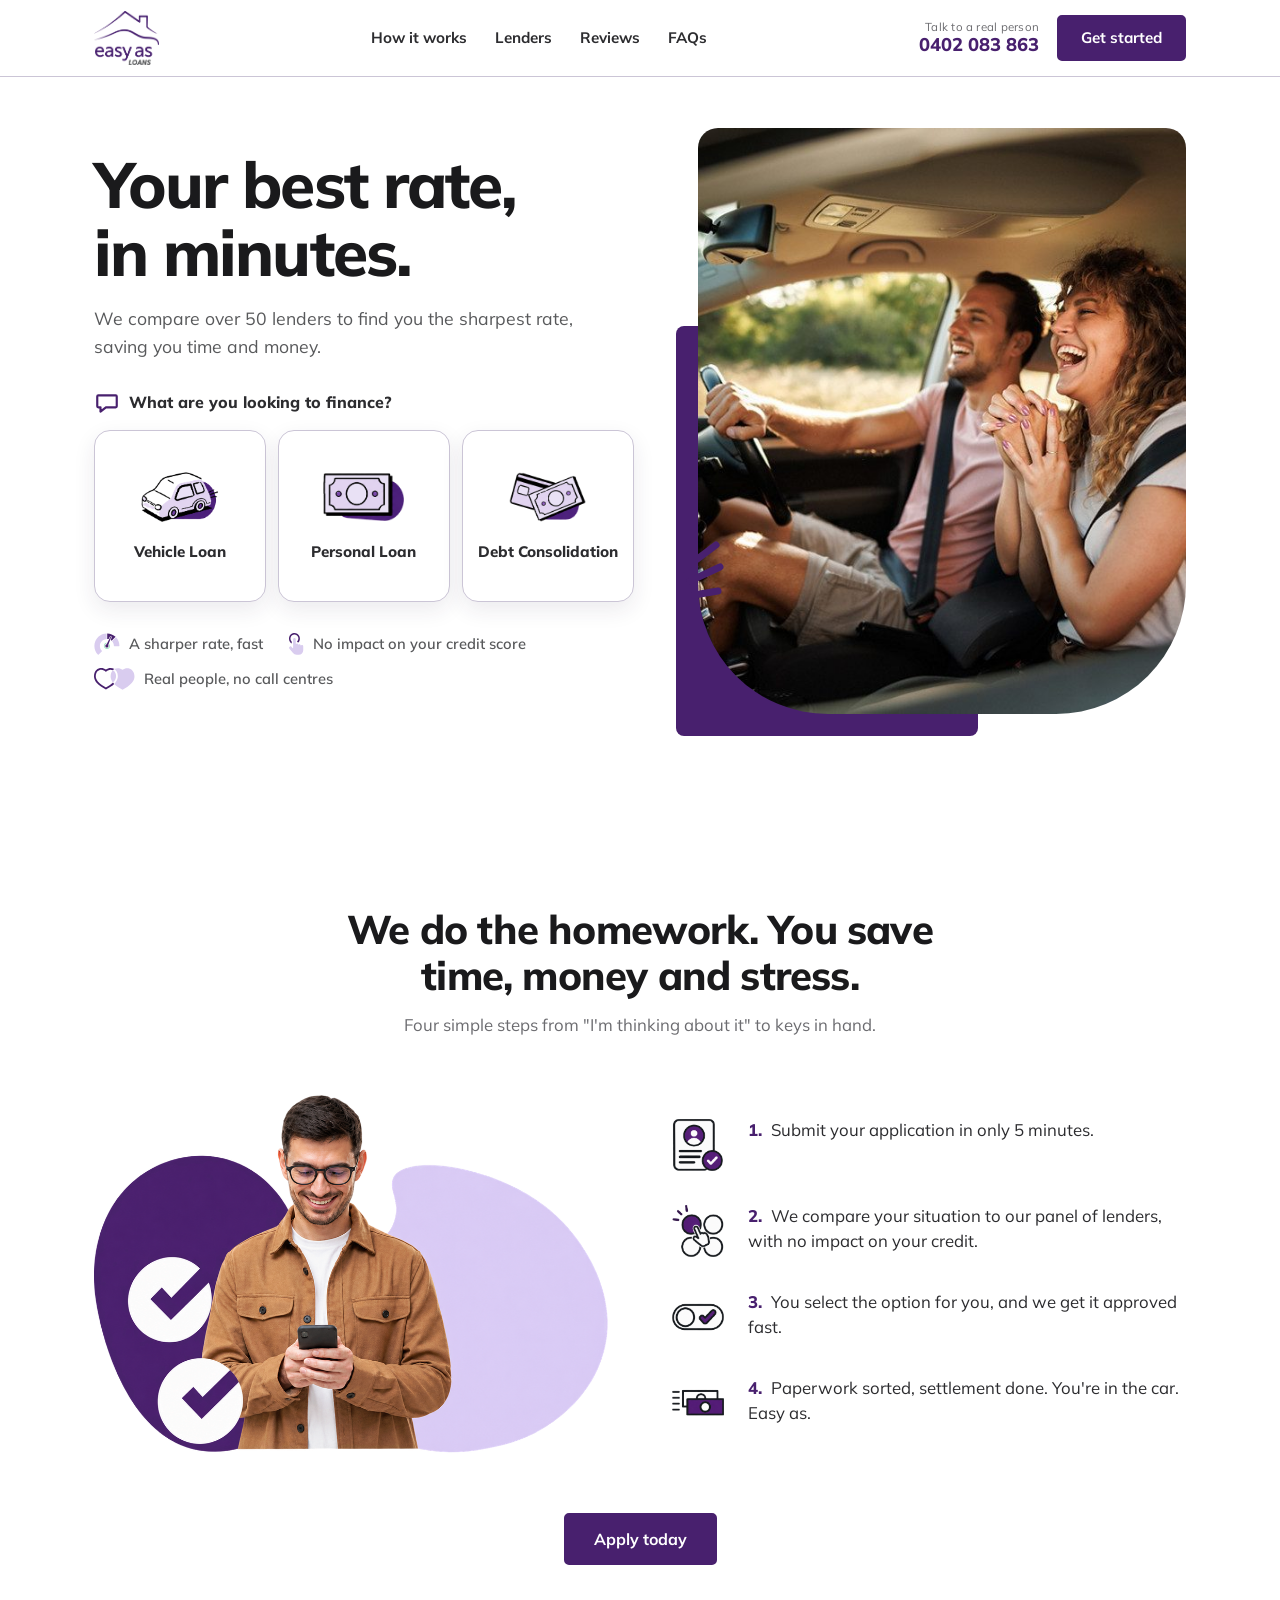
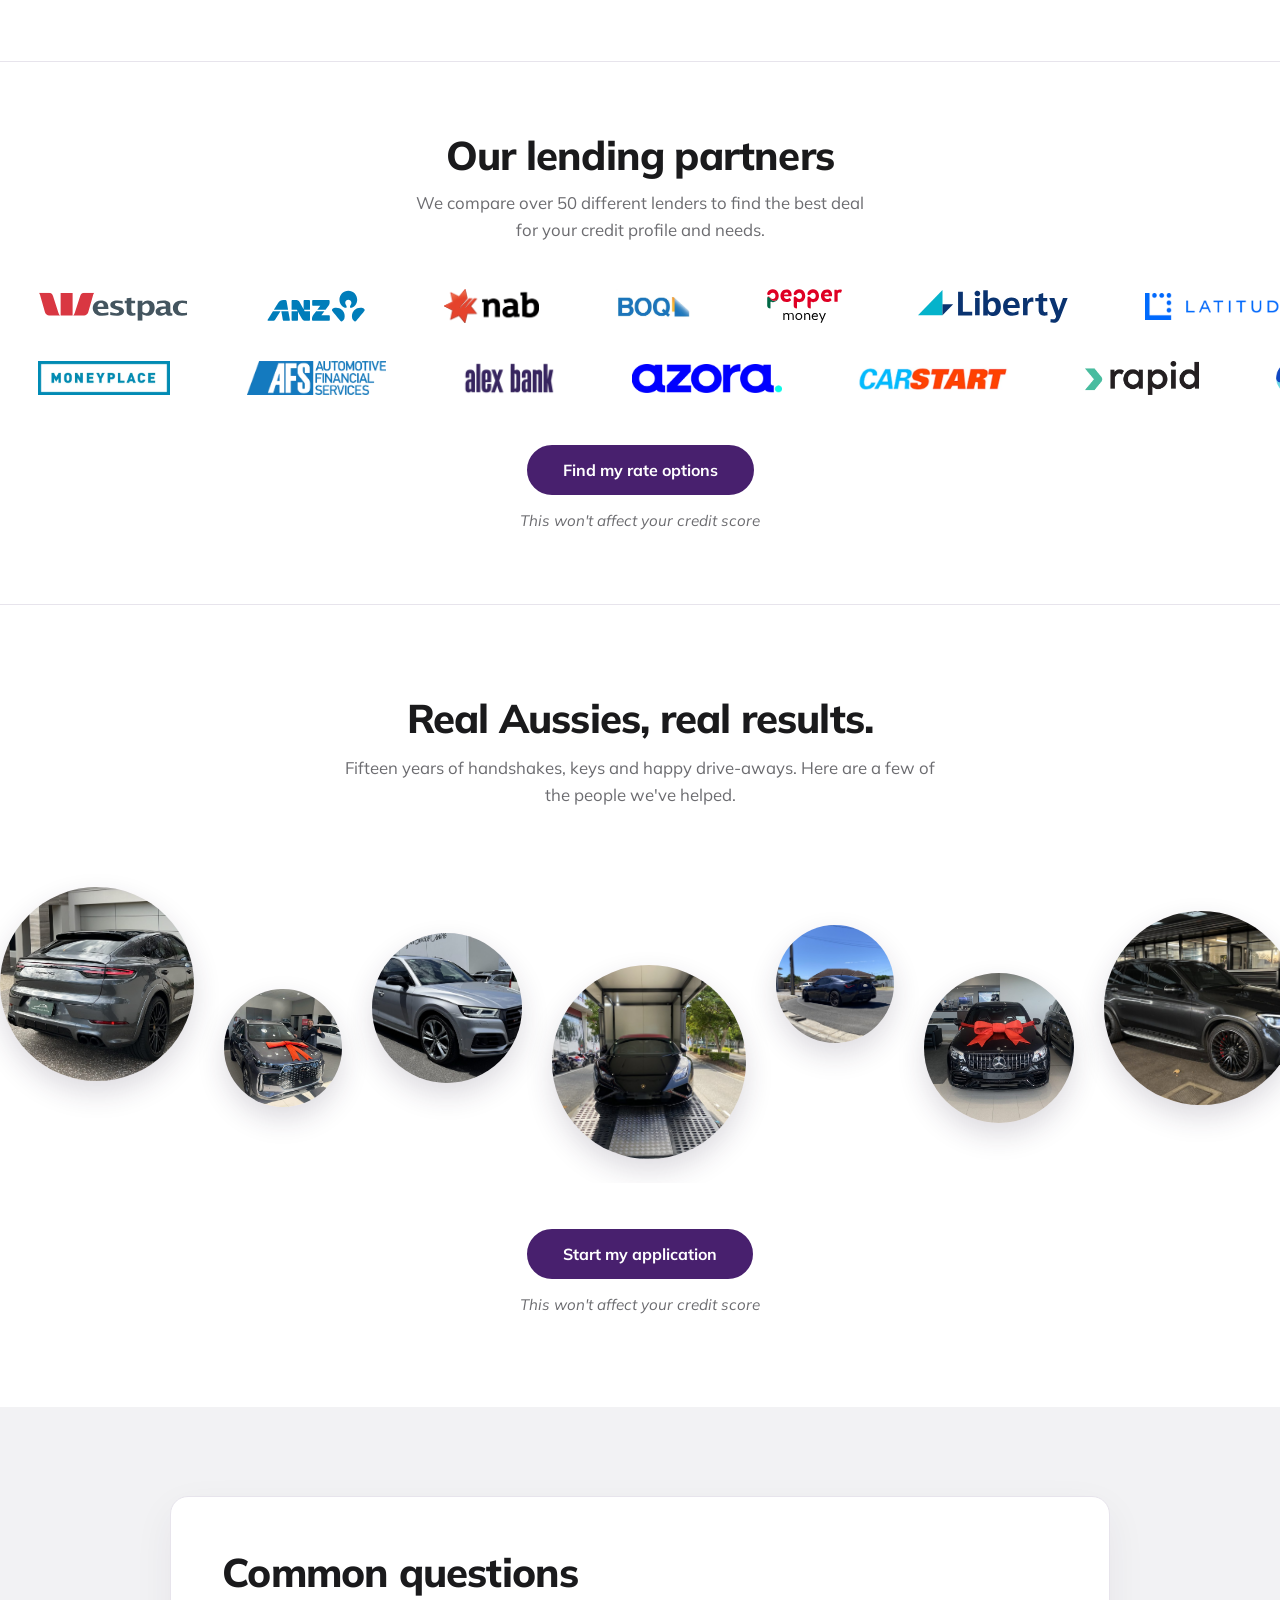
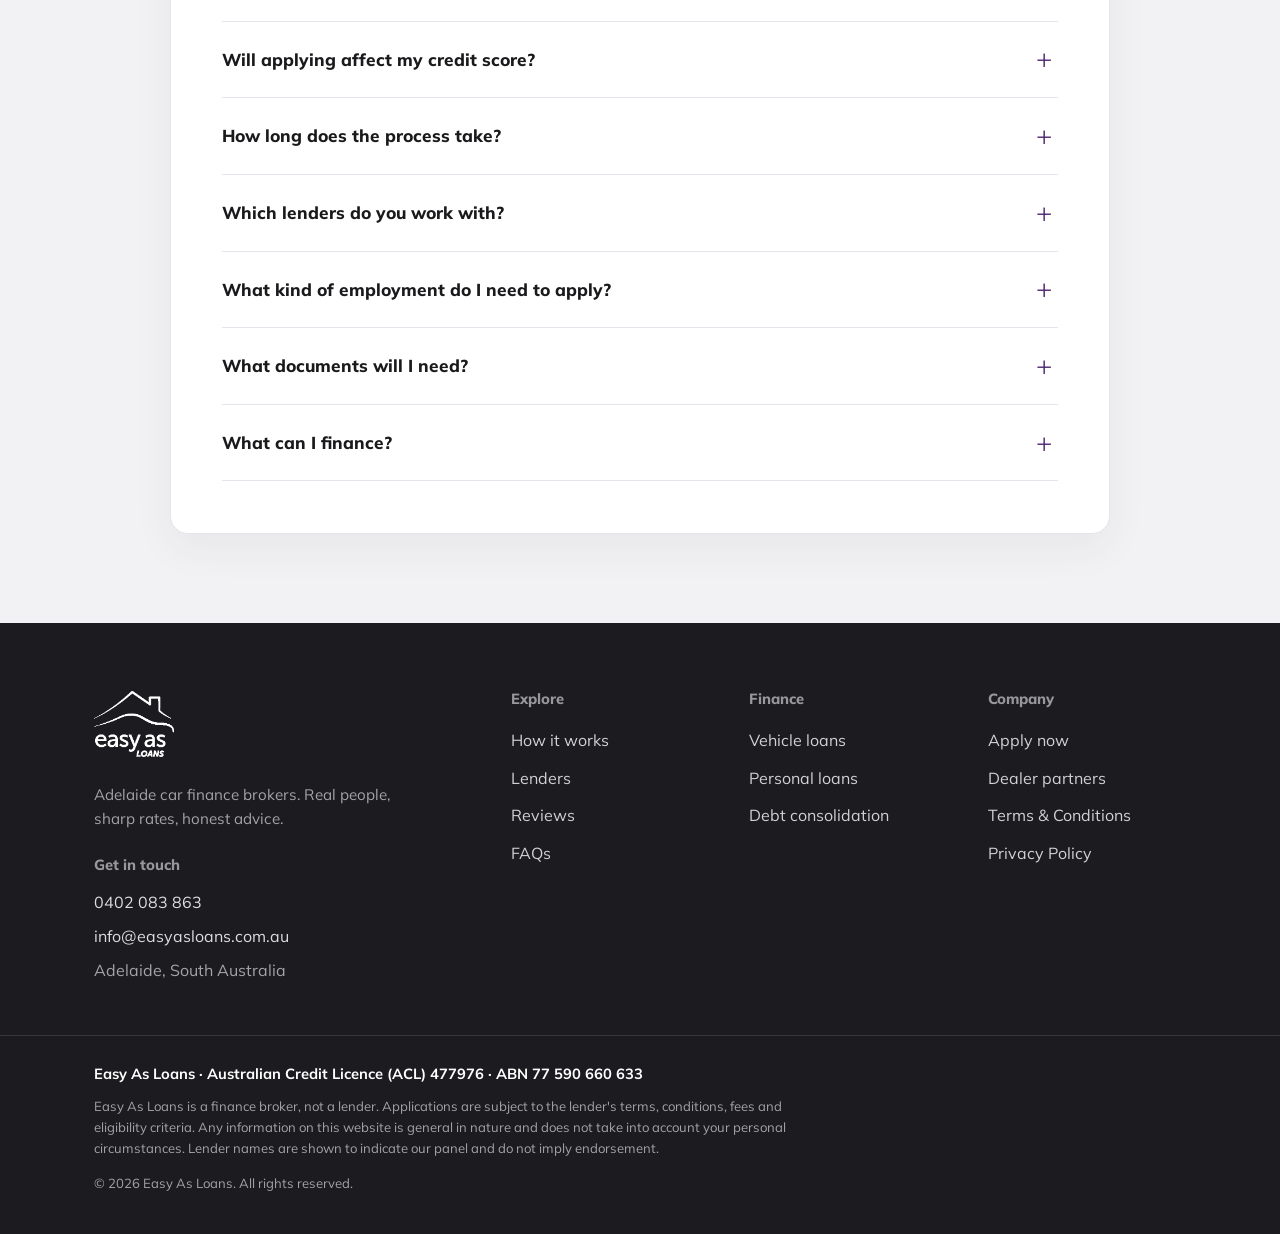
==== commit eae8c61c: "Reviews: single flowing row of staggered circles, button copy - Merge the two rows into one flowing " ====
--- a/index.html
+++ b/index.html
@@ -255,14 +255,11 @@
       </div>
       <div class="river">
         <div class="river-row">
-          <div class="river-track river-track--left"><div class="river-item"><img src="assets/reviews/review-6.jpg" alt="Easy As Loans customer with their car" loading="lazy" /></div><div class="river-item"><img src="assets/reviews/review-7.jpg" alt="Easy As Loans customer with their car" loading="lazy" /></div><div class="river-item"><img src="assets/reviews/review-9.jpg" alt="Easy As Loans customer with their car" loading="lazy" /></div><div class="river-item"><img src="assets/reviews/review-8.jpg" alt="Easy As Loans customer with their car" loading="lazy" /></div><div class="river-item"><img src="assets/reviews/review-1.jpg" alt="Easy As Loans customer with their car" loading="lazy" /></div><div class="river-item"><img src="assets/reviews/review-2.jpg" alt="Easy As Loans customer with their car" loading="lazy" /></div><div class="river-item"><img src="assets/reviews/review-3.jpg" alt="Easy As Loans customer with their car" loading="lazy" /></div><div class="river-item"><img src="assets/reviews/review-4.jpg" alt="Easy As Loans customer with their car" loading="lazy" /></div><div class="river-item"><img src="assets/reviews/review-5.jpg" alt="Easy As Loans customer with their car" loading="lazy" /></div><div class="river-item"><img src="assets/reviews/review-10.jpg" alt="Easy As Loans customer with their car" loading="lazy" /></div><div class="river-item"><img src="assets/reviews/review-11.jpg" alt="Easy As Loans customer with their car" loading="lazy" /></div><div class="river-item"><img src="assets/reviews/review-12.jpg" alt="Easy As Loans customer with their car" loading="lazy" /></div><div class="river-item"><img src="assets/reviews/review-13.jpg" alt="Easy As Loans customer with their car" loading="lazy" /></div><div class="river-item"><img src="assets/reviews/review-6.jpg" alt="Easy As Loans customer with their car" loading="lazy" /></div><div class="river-item"><img src="assets/reviews/review-7.jpg" alt="Easy As Loans customer with their car" loading="lazy" /></div><div class="river-item"><img src="assets/reviews/review-9.jpg" alt="Easy As Loans customer with their car" loading="lazy" /></div><div class="river-item"><img src="assets/reviews/review-8.jpg" alt="Easy As Loans customer with their car" loading="lazy" /></div><div class="river-item"><img src="assets/reviews/review-1.jpg" alt="Easy As Loans customer with their car" loading="lazy" /></div><div class="river-item"><img src="assets/reviews/review-2.jpg" alt="Easy As Loans customer with their car" loading="lazy" /></div><div class="river-item"><img src="assets/reviews/review-3.jpg" alt="Easy As Loans customer with their car" loading="lazy" /></div><div class="river-item"><img src="assets/reviews/review-4.jpg" alt="Easy As Loans customer with their car" loading="lazy" /></div><div class="river-item"><img src="assets/reviews/review-5.jpg" alt="Easy As Loans customer with their car" loading="lazy" /></div><div class="river-item"><img src="assets/reviews/review-10.jpg" alt="Easy As Loans customer with their car" loading="lazy" /></div><div class="river-item"><img src="assets/reviews/review-11.jpg" alt="Easy As Loans customer with their car" loading="lazy" /></div><div class="river-item"><img src="assets/reviews/review-12.jpg" alt="Easy As Loans customer with their car" loading="lazy" /></div><div class="river-item"><img src="assets/reviews/review-13.jpg" alt="Easy As Loans customer with their car" loading="lazy" /></div></div>
-        </div>
-        <div class="river-row">
-          <div class="river-track river-track--right"><div class="river-item"><img src="assets/reviews/review-13.jpg" alt="Easy As Loans customer with their car" loading="lazy" /></div><div class="river-item"><img src="assets/reviews/review-3.jpg" alt="Easy As Loans customer with their car" loading="lazy" /></div><div class="river-item"><img src="assets/reviews/review-11.jpg" alt="Easy As Loans customer with their car" loading="lazy" /></div><div class="river-item"><img src="assets/reviews/review-5.jpg" alt="Easy As Loans customer with their car" loading="lazy" /></div><div class="river-item"><img src="assets/reviews/review-9.jpg" alt="Easy As Loans customer with their car" loading="lazy" /></div><div class="river-item"><img src="assets/reviews/review-1.jpg" alt="Easy As Loans customer with their car" loading="lazy" /></div><div class="river-item"><img src="assets/reviews/review-7.jpg" alt="Easy As Loans customer with their car" loading="lazy" /></div><div class="river-item"><img src="assets/reviews/review-12.jpg" alt="Easy As Loans customer with their car" loading="lazy" /></div><div class="river-item"><img src="assets/reviews/review-4.jpg" alt="Easy As Loans customer with their car" loading="lazy" /></div><div class="river-item"><img src="assets/reviews/review-10.jpg" alt="Easy As Loans customer with their car" loading="lazy" /></div><div class="river-item"><img src="assets/reviews/review-2.jpg" alt="Easy As Loans customer with their car" loading="lazy" /></div><div class="river-item"><img src="assets/reviews/review-8.jpg" alt="Easy As Loans customer with their car" loading="lazy" /></div><div class="river-item"><img src="assets/reviews/review-6.jpg" alt="Easy As Loans customer with their car" loading="lazy" /></div><div class="river-item"><img src="assets/reviews/review-13.jpg" alt="Easy As Loans customer with their car" loading="lazy" /></div><div class="river-item"><img src="assets/reviews/review-3.jpg" alt="Easy As Loans customer with their car" loading="lazy" /></div><div class="river-item"><img src="assets/reviews/review-11.jpg" alt="Easy As Loans customer with their car" loading="lazy" /></div><div class="river-item"><img src="assets/reviews/review-5.jpg" alt="Easy As Loans customer with their car" loading="lazy" /></div><div class="river-item"><img src="assets/reviews/review-9.jpg" alt="Easy As Loans customer with their car" loading="lazy" /></div><div class="river-item"><img src="assets/reviews/review-1.jpg" alt="Easy As Loans customer with their car" loading="lazy" /></div><div class="river-item"><img src="assets/reviews/review-7.jpg" alt="Easy As Loans customer with their car" loading="lazy" /></div><div class="river-item"><img src="assets/reviews/review-12.jpg" alt="Easy As Loans customer with their car" loading="lazy" /></div><div class="river-item"><img src="assets/reviews/review-4.jpg" alt="Easy As Loans customer with their car" loading="lazy" /></div><div class="river-item"><img src="assets/reviews/review-10.jpg" alt="Easy As Loans customer with their car" loading="lazy" /></div><div class="river-item"><img src="assets/reviews/review-2.jpg" alt="Easy As Loans customer with their car" loading="lazy" /></div><div class="river-item"><img src="assets/reviews/review-8.jpg" alt="Easy As Loans customer with their car" loading="lazy" /></div><div class="river-item"><img src="assets/reviews/review-6.jpg" alt="Easy As Loans customer with their car" loading="lazy" /></div></div>
+          <div class="river-track river-track--left"><div class="river-item"><img src="assets/reviews/review-6.jpg" alt="Easy As Loans customer with their car" loading="lazy" /></div><div class="river-item"><img src="assets/reviews/review-2.jpg" alt="Easy As Loans customer with their car" loading="lazy" /></div><div class="river-item"><img src="assets/reviews/review-9.jpg" alt="Easy As Loans customer with their car" loading="lazy" /></div><div class="river-item"><img src="assets/reviews/review-13.jpg" alt="Easy As Loans customer with their car" loading="lazy" /></div><div class="river-item"><img src="assets/reviews/review-4.jpg" alt="Easy As Loans customer with their car" loading="lazy" /></div><div class="river-item"><img src="assets/reviews/review-7.jpg" alt="Easy As Loans customer with their car" loading="lazy" /></div><div class="river-item"><img src="assets/reviews/review-11.jpg" alt="Easy As Loans customer with their car" loading="lazy" /></div><div class="river-item"><img src="assets/reviews/review-1.jpg" alt="Easy As Loans customer with their car" loading="lazy" /></div><div class="river-item"><img src="assets/reviews/review-8.jpg" alt="Easy As Loans customer with their car" loading="lazy" /></div><div class="river-item"><img src="assets/reviews/review-3.jpg" alt="Easy As Loans customer with their car" loading="lazy" /></div><div class="river-item"><img src="assets/reviews/review-12.jpg" alt="Easy As Loans customer with their car" loading="lazy" /></div><div class="river-item"><img src="assets/reviews/review-5.jpg" alt="Easy As Loans customer with their car" loading="lazy" /></div><div class="river-item"><img src="assets/reviews/review-10.jpg" alt="Easy As Loans customer with their car" loading="lazy" /></div><div class="river-item"><img src="assets/reviews/review-7.jpg" alt="Easy As Loans customer with their car" loading="lazy" /></div><div class="river-item"><img src="assets/reviews/review-3.jpg" alt="Easy As Loans customer with their car" loading="lazy" /></div><div class="river-item"><img src="assets/reviews/review-11.jpg" alt="Easy As Loans customer with their car" loading="lazy" /></div><div class="river-item"><img src="assets/reviews/review-6.jpg" alt="Easy As Loans customer with their car" loading="lazy" /></div><div class="river-item"><img src="assets/reviews/review-9.jpg" alt="Easy As Loans customer with their car" loading="lazy" /></div><div class="river-item"><img src="assets/reviews/review-2.jpg" alt="Easy As Loans customer with their car" loading="lazy" /></div><div class="river-item"><img src="assets/reviews/review-13.jpg" alt="Easy As Loans customer with their car" loading="lazy" /></div><div class="river-item"><img src="assets/reviews/review-5.jpg" alt="Easy As Loans customer with their car" loading="lazy" /></div><div class="river-item"><img src="assets/reviews/review-8.jpg" alt="Easy As Loans customer with their car" loading="lazy" /></div><div class="river-item"><img src="assets/reviews/review-1.jpg" alt="Easy As Loans customer with their car" loading="lazy" /></div><div class="river-item"><img src="assets/reviews/review-12.jpg" alt="Easy As Loans customer with their car" loading="lazy" /></div><div class="river-item"><img src="assets/reviews/review-4.jpg" alt="Easy As Loans customer with their car" loading="lazy" /></div><div class="river-item"><img src="assets/reviews/review-10.jpg" alt="Easy As Loans customer with their car" loading="lazy" /></div><div class="river-item"><img src="assets/reviews/review-6.jpg" alt="Easy As Loans customer with their car" loading="lazy" /></div><div class="river-item"><img src="assets/reviews/review-2.jpg" alt="Easy As Loans customer with their car" loading="lazy" /></div><div class="river-item"><img src="assets/reviews/review-9.jpg" alt="Easy As Loans customer with their car" loading="lazy" /></div><div class="river-item"><img src="assets/reviews/review-13.jpg" alt="Easy As Loans customer with their car" loading="lazy" /></div><div class="river-item"><img src="assets/reviews/review-4.jpg" alt="Easy As Loans customer with their car" loading="lazy" /></div><div class="river-item"><img src="assets/reviews/review-7.jpg" alt="Easy As Loans customer with their car" loading="lazy" /></div><div class="river-item"><img src="assets/reviews/review-11.jpg" alt="Easy As Loans customer with their car" loading="lazy" /></div><div class="river-item"><img src="assets/reviews/review-1.jpg" alt="Easy As Loans customer with their car" loading="lazy" /></div><div class="river-item"><img src="assets/reviews/review-8.jpg" alt="Easy As Loans customer with their car" loading="lazy" /></div><div class="river-item"><img src="assets/reviews/review-3.jpg" alt="Easy As Loans customer with their car" loading="lazy" /></div><div class="river-item"><img src="assets/reviews/review-12.jpg" alt="Easy As Loans customer with their car" loading="lazy" /></div><div class="river-item"><img src="assets/reviews/review-5.jpg" alt="Easy As Loans customer with their car" loading="lazy" /></div><div class="river-item"><img src="assets/reviews/review-10.jpg" alt="Easy As Loans customer with their car" loading="lazy" /></div><div class="river-item"><img src="assets/reviews/review-7.jpg" alt="Easy As Loans customer with their car" loading="lazy" /></div><div class="river-item"><img src="assets/reviews/review-3.jpg" alt="Easy As Loans customer with their car" loading="lazy" /></div><div class="river-item"><img src="assets/reviews/review-11.jpg" alt="Easy As Loans customer with their car" loading="lazy" /></div><div class="river-item"><img src="assets/reviews/review-6.jpg" alt="Easy As Loans customer with their car" loading="lazy" /></div><div class="river-item"><img src="assets/reviews/review-9.jpg" alt="Easy As Loans customer with their car" loading="lazy" /></div><div class="river-item"><img src="assets/reviews/review-2.jpg" alt="Easy As Loans customer with their car" loading="lazy" /></div><div class="river-item"><img src="assets/reviews/review-13.jpg" alt="Easy As Loans customer with their car" loading="lazy" /></div><div class="river-item"><img src="assets/reviews/review-5.jpg" alt="Easy As Loans customer with their car" loading="lazy" /></div><div class="river-item"><img src="assets/reviews/review-8.jpg" alt="Easy As Loans customer with their car" loading="lazy" /></div><div class="river-item"><img src="assets/reviews/review-1.jpg" alt="Easy As Loans customer with their car" loading="lazy" /></div><div class="river-item"><img src="assets/reviews/review-12.jpg" alt="Easy As Loans customer with their car" loading="lazy" /></div><div class="river-item"><img src="assets/reviews/review-4.jpg" alt="Easy As Loans customer with their car" loading="lazy" /></div><div class="river-item"><img src="assets/reviews/review-10.jpg" alt="Easy As Loans customer with their car" loading="lazy" /></div></div>
         </div>
       </div>
       <div class="reviews-cta container">
-        <a class="btn btn-primary btn-lg lenders-btn" href="apply.html">Find my rate options</a>
+        <a class="btn btn-primary btn-lg lenders-btn" href="apply.html">Start my application</a>
         <span class="lenders-cta-note">This won't affect your credit score</span>
       </div>
     </section>
--- a/styles.css
+++ b/styles.css
@@ -255,16 +255,19 @@
 .reviews-head--center { text-align: center; max-width: 640px; margin-left: auto; margin-right: auto; }
 .reviews-head--center .section-sub { margin-left: auto; margin-right: auto; }
 
-/* Flowing river of circular customer photos */
-.river { display: flex; flex-direction: column; gap: clamp(16px, 2.4vw, 26px); }
-.river-row { overflow: hidden; width: 100%; }
-.river-track { display: flex; gap: clamp(16px, 2.4vw, 26px); width: max-content; align-items: center; }
-.river-track--left { animation: logos-left 85s linear infinite; }
-.river-track--right { animation: logos-right 85s linear infinite; }
+/* Single flowing river of circular customer photos */
+.river-row { overflow: hidden; width: 100%; height: 330px; }
+.river-track { display: flex; gap: clamp(18px, 2.4vw, 30px); width: max-content; align-items: center; height: 100%; animation: logos-left 95s linear infinite; }
 .river-item { flex: 0 0 auto; width: 150px; height: 150px; border-radius: 50%; overflow: hidden; background: var(--purple-tint); box-shadow: 0 12px 28px rgba(44,32,64,.16); }
 .river-item img { width: 100%; height: 100%; object-fit: cover; display: block; }
-.river-item:nth-child(3n+1) { width: 184px; height: 184px; }
-.river-item:nth-child(3n+2) { width: 128px; height: 128px; }
+/* varied sizes */
+.river-item:nth-child(3n+1) { width: 194px; height: 194px; }
+.river-item:nth-child(3n+2) { width: 118px; height: 118px; }
+/* varied vertical offsets so they mesh into one flowing band */
+.river-item:nth-child(4n+1) { transform: translateY(-34px); }
+.river-item:nth-child(4n+2) { transform: translateY(30px); }
+.river-item:nth-child(4n+3) { transform: translateY(-10px); }
+.river-item:nth-child(4n)   { transform: translateY(44px); }
 
 .reviews-cta { margin-top: 46px; display: flex; flex-direction: column; align-items: center; gap: 14px; text-align: center; }
 
@@ -727,9 +730,14 @@
   .step-h { font-size: 1.02rem; }
   .logo-cell { height: 46px; padding: 0 22px; }
   .logo-cell img { height: 28px; max-width: 120px; }
-  .river-item { width: 104px; height: 104px; }
-  .river-item:nth-child(3n+1) { width: 128px; height: 128px; }
-  .river-item:nth-child(3n+2) { width: 86px; height: 86px; }
+  .river-row { height: 230px; }
+  .river-item { width: 108px; height: 108px; }
+  .river-item:nth-child(3n+1) { width: 138px; height: 138px; }
+  .river-item:nth-child(3n+2) { width: 84px; height: 84px; }
+  .river-item:nth-child(4n+1) { transform: translateY(-22px); }
+  .river-item:nth-child(4n+2) { transform: translateY(20px); }
+  .river-item:nth-child(4n+3) { transform: translateY(-6px); }
+  .river-item:nth-child(4n)   { transform: translateY(28px); }
   .calc-freq { grid-template-columns: 1fr; }
 }
 @media (max-width: 380px) {
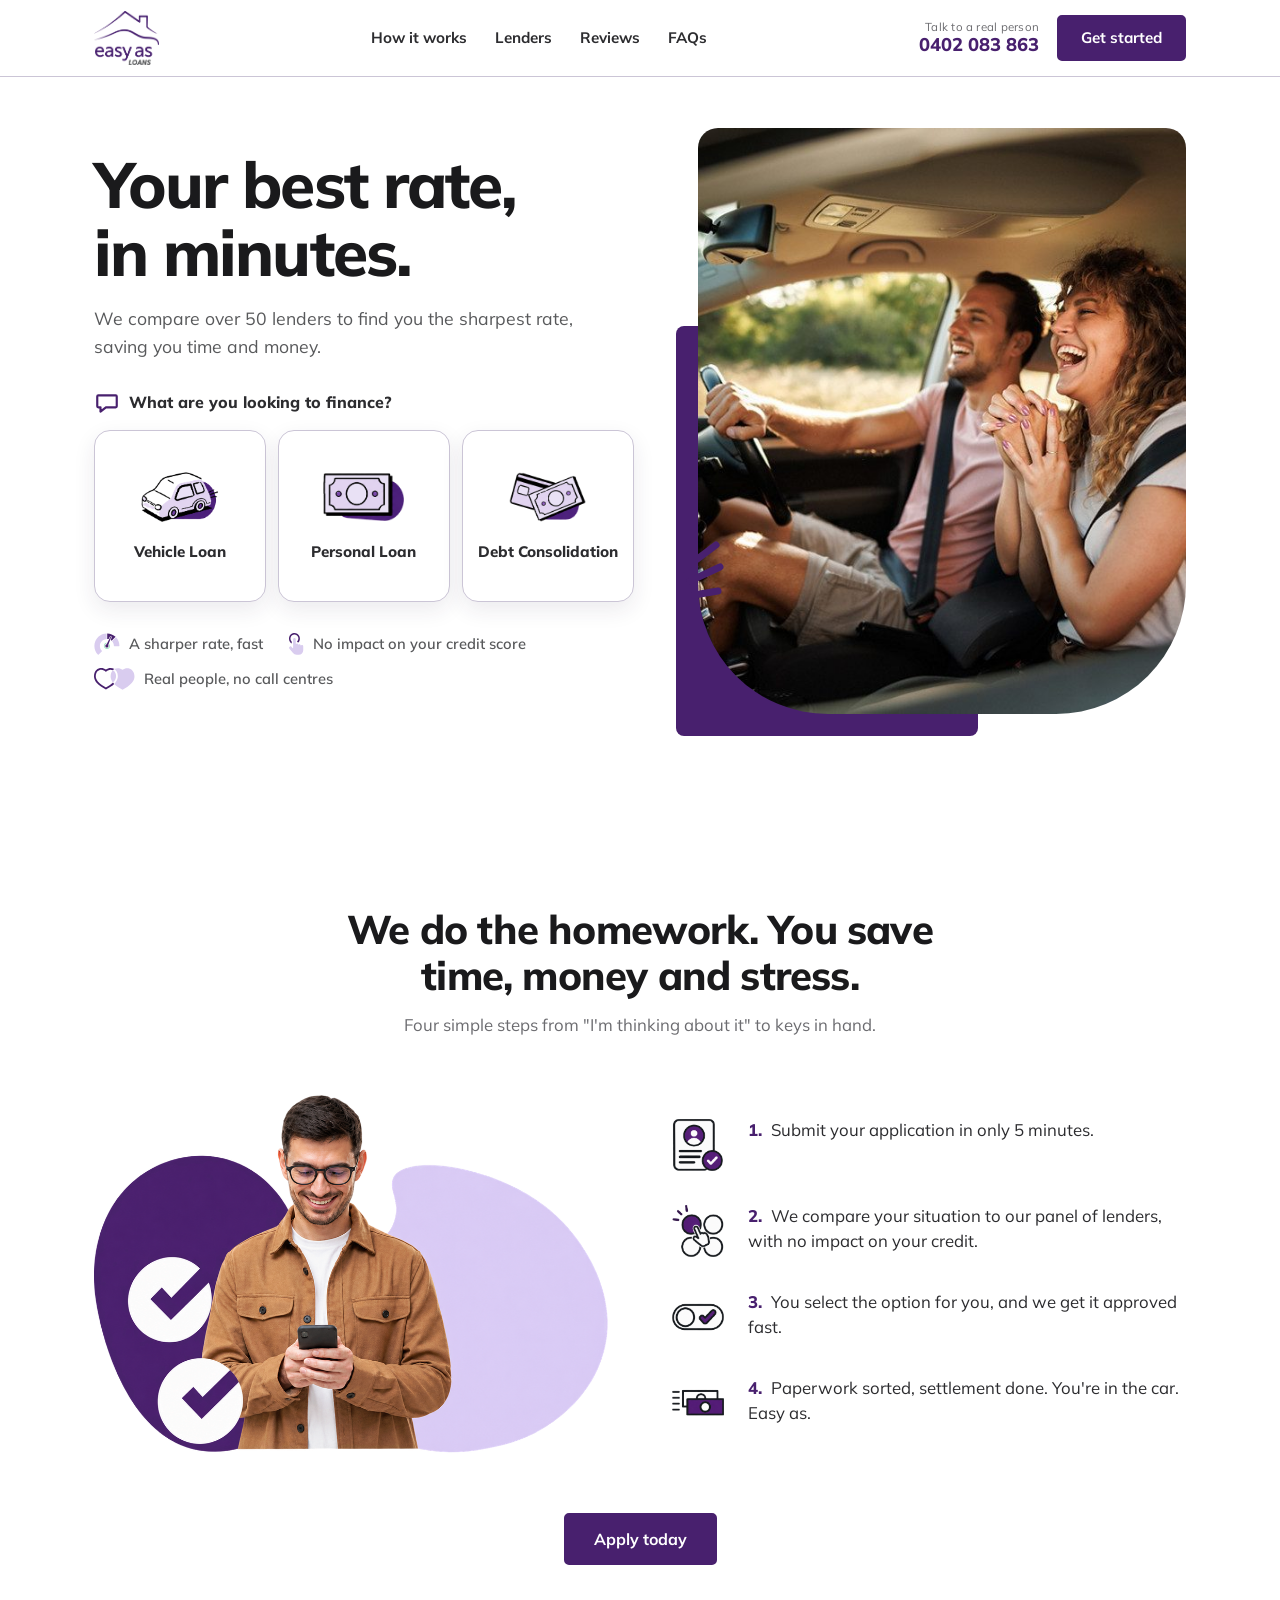
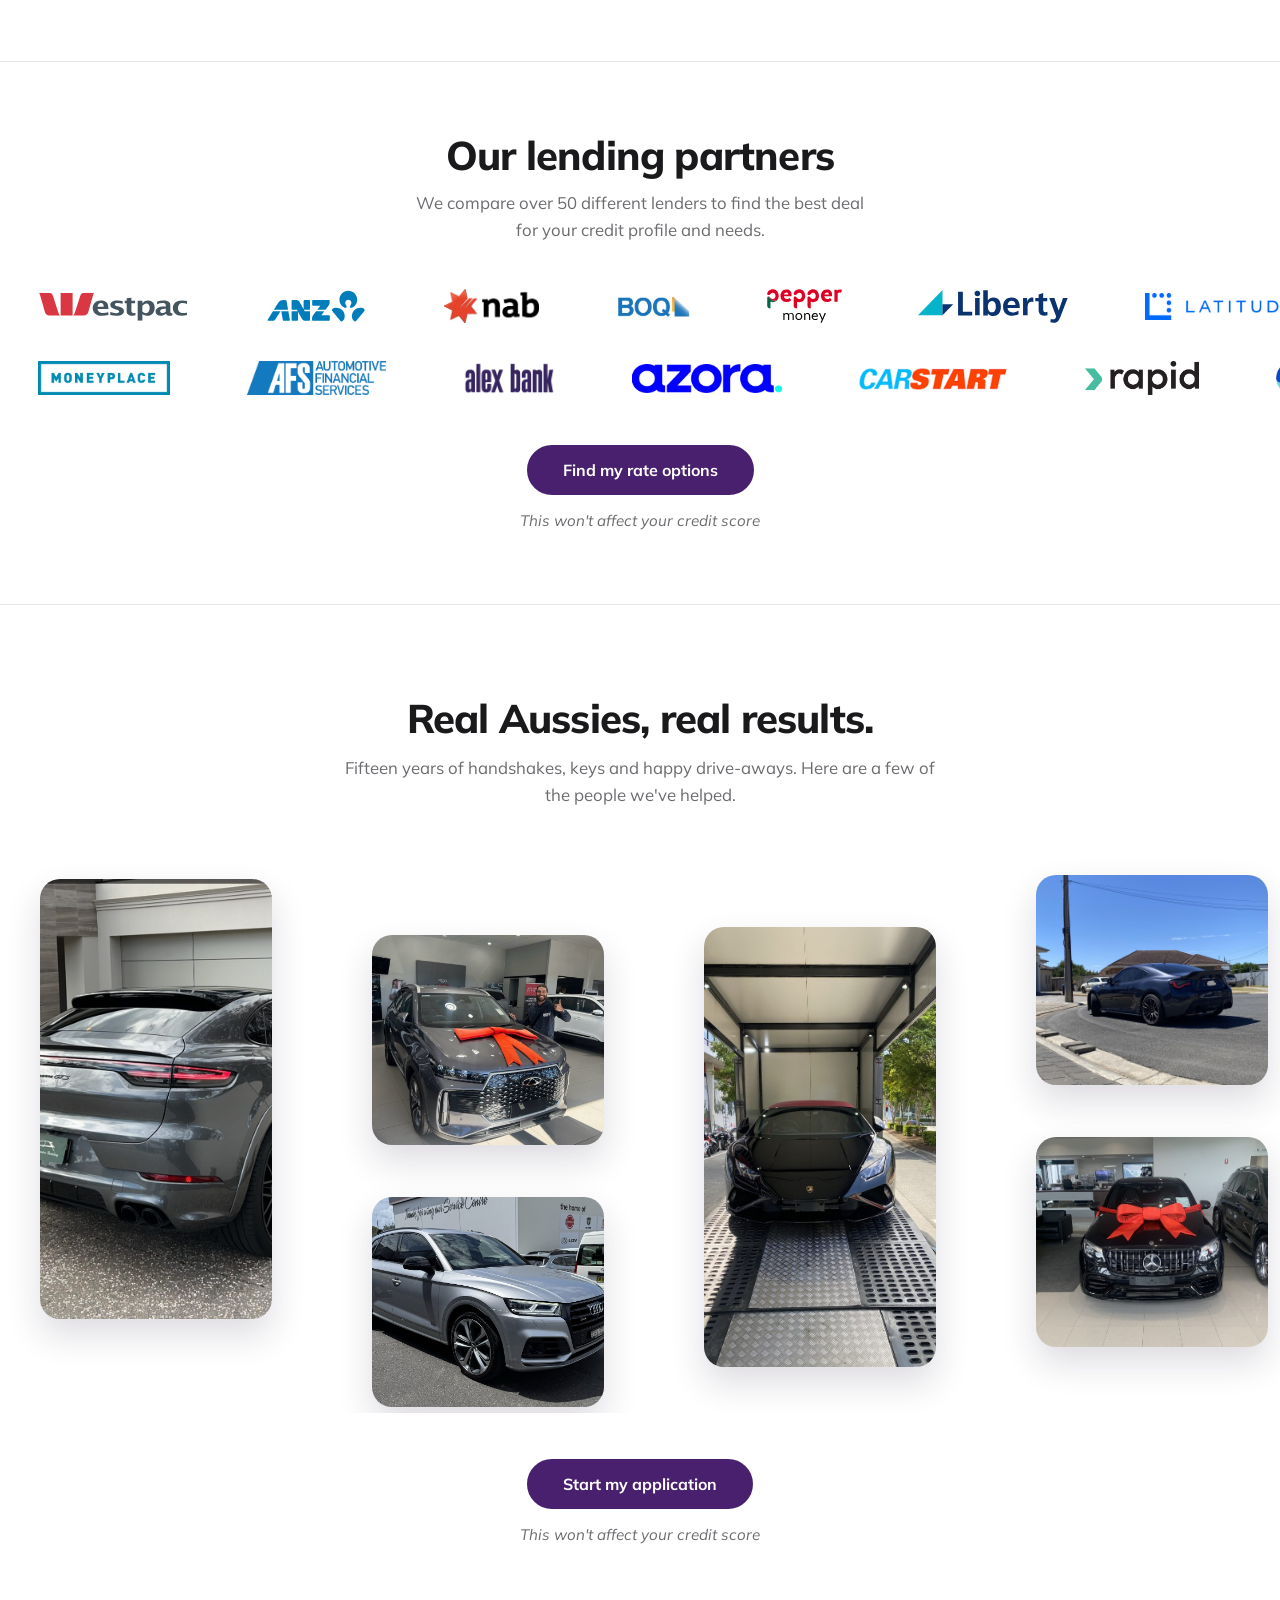
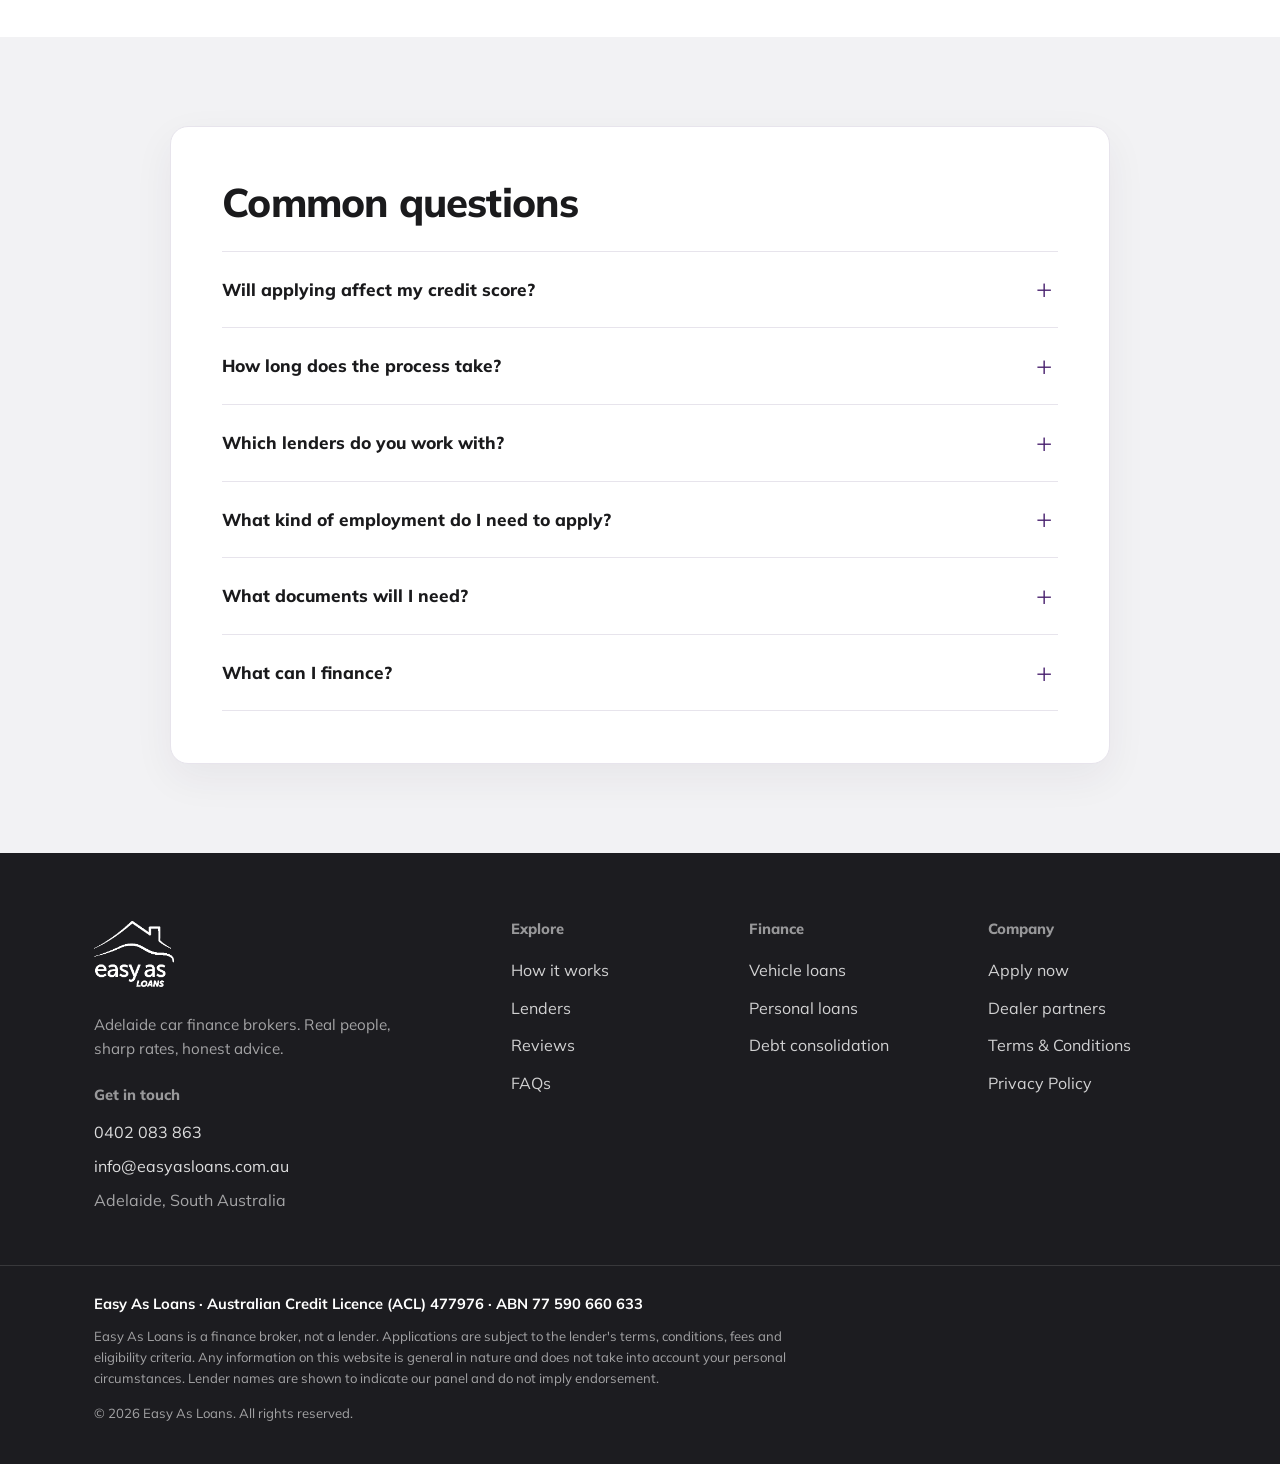
==== commit 2330b531: "Reviews: staggered masonry photo wall scrolling infinitely left Replace the circular river with a st" ====
--- a/index.html
+++ b/index.html
@@ -253,9 +253,24 @@
         <h2 class="section-title">Real Aussies, real results.</h2>
         <p class="section-sub">Fifteen years of handshakes, keys and happy drive-aways. Here are a few of the people we've helped.</p>
       </div>
-      <div class="river">
-        <div class="river-row">
-          <div class="river-track river-track--left"><div class="river-item"><img src="assets/reviews/review-6.jpg" alt="Easy As Loans customer with their car" loading="lazy" /></div><div class="river-item"><img src="assets/reviews/review-2.jpg" alt="Easy As Loans customer with their car" loading="lazy" /></div><div class="river-item"><img src="assets/reviews/review-9.jpg" alt="Easy As Loans customer with their car" loading="lazy" /></div><div class="river-item"><img src="assets/reviews/review-13.jpg" alt="Easy As Loans customer with their car" loading="lazy" /></div><div class="river-item"><img src="assets/reviews/review-4.jpg" alt="Easy As Loans customer with their car" loading="lazy" /></div><div class="river-item"><img src="assets/reviews/review-7.jpg" alt="Easy As Loans customer with their car" loading="lazy" /></div><div class="river-item"><img src="assets/reviews/review-11.jpg" alt="Easy As Loans customer with their car" loading="lazy" /></div><div class="river-item"><img src="assets/reviews/review-1.jpg" alt="Easy As Loans customer with their car" loading="lazy" /></div><div class="river-item"><img src="assets/reviews/review-8.jpg" alt="Easy As Loans customer with their car" loading="lazy" /></div><div class="river-item"><img src="assets/reviews/review-3.jpg" alt="Easy As Loans customer with their car" loading="lazy" /></div><div class="river-item"><img src="assets/reviews/review-12.jpg" alt="Easy As Loans customer with their car" loading="lazy" /></div><div class="river-item"><img src="assets/reviews/review-5.jpg" alt="Easy As Loans customer with their car" loading="lazy" /></div><div class="river-item"><img src="assets/reviews/review-10.jpg" alt="Easy As Loans customer with their car" loading="lazy" /></div><div class="river-item"><img src="assets/reviews/review-7.jpg" alt="Easy As Loans customer with their car" loading="lazy" /></div><div class="river-item"><img src="assets/reviews/review-3.jpg" alt="Easy As Loans customer with their car" loading="lazy" /></div><div class="river-item"><img src="assets/reviews/review-11.jpg" alt="Easy As Loans customer with their car" loading="lazy" /></div><div class="river-item"><img src="assets/reviews/review-6.jpg" alt="Easy As Loans customer with their car" loading="lazy" /></div><div class="river-item"><img src="assets/reviews/review-9.jpg" alt="Easy As Loans customer with their car" loading="lazy" /></div><div class="river-item"><img src="assets/reviews/review-2.jpg" alt="Easy As Loans customer with their car" loading="lazy" /></div><div class="river-item"><img src="assets/reviews/review-13.jpg" alt="Easy As Loans customer with their car" loading="lazy" /></div><div class="river-item"><img src="assets/reviews/review-5.jpg" alt="Easy As Loans customer with their car" loading="lazy" /></div><div class="river-item"><img src="assets/reviews/review-8.jpg" alt="Easy As Loans customer with their car" loading="lazy" /></div><div class="river-item"><img src="assets/reviews/review-1.jpg" alt="Easy As Loans customer with their car" loading="lazy" /></div><div class="river-item"><img src="assets/reviews/review-12.jpg" alt="Easy As Loans customer with their car" loading="lazy" /></div><div class="river-item"><img src="assets/reviews/review-4.jpg" alt="Easy As Loans customer with their car" loading="lazy" /></div><div class="river-item"><img src="assets/reviews/review-10.jpg" alt="Easy As Loans customer with their car" loading="lazy" /></div><div class="river-item"><img src="assets/reviews/review-6.jpg" alt="Easy As Loans customer with their car" loading="lazy" /></div><div class="river-item"><img src="assets/reviews/review-2.jpg" alt="Easy As Loans customer with their car" loading="lazy" /></div><div class="river-item"><img src="assets/reviews/review-9.jpg" alt="Easy As Loans customer with their car" loading="lazy" /></div><div class="river-item"><img src="assets/reviews/review-13.jpg" alt="Easy As Loans customer with their car" loading="lazy" /></div><div class="river-item"><img src="assets/reviews/review-4.jpg" alt="Easy As Loans customer with their car" loading="lazy" /></div><div class="river-item"><img src="assets/reviews/review-7.jpg" alt="Easy As Loans customer with their car" loading="lazy" /></div><div class="river-item"><img src="assets/reviews/review-11.jpg" alt="Easy As Loans customer with their car" loading="lazy" /></div><div class="river-item"><img src="assets/reviews/review-1.jpg" alt="Easy As Loans customer with their car" loading="lazy" /></div><div class="river-item"><img src="assets/reviews/review-8.jpg" alt="Easy As Loans customer with their car" loading="lazy" /></div><div class="river-item"><img src="assets/reviews/review-3.jpg" alt="Easy As Loans customer with their car" loading="lazy" /></div><div class="river-item"><img src="assets/reviews/review-12.jpg" alt="Easy As Loans customer with their car" loading="lazy" /></div><div class="river-item"><img src="assets/reviews/review-5.jpg" alt="Easy As Loans customer with their car" loading="lazy" /></div><div class="river-item"><img src="assets/reviews/review-10.jpg" alt="Easy As Loans customer with their car" loading="lazy" /></div><div class="river-item"><img src="assets/reviews/review-7.jpg" alt="Easy As Loans customer with their car" loading="lazy" /></div><div class="river-item"><img src="assets/reviews/review-3.jpg" alt="Easy As Loans customer with their car" loading="lazy" /></div><div class="river-item"><img src="assets/reviews/review-11.jpg" alt="Easy As Loans customer with their car" loading="lazy" /></div><div class="river-item"><img src="assets/reviews/review-6.jpg" alt="Easy As Loans customer with their car" loading="lazy" /></div><div class="river-item"><img src="assets/reviews/review-9.jpg" alt="Easy As Loans customer with their car" loading="lazy" /></div><div class="river-item"><img src="assets/reviews/review-2.jpg" alt="Easy As Loans customer with their car" loading="lazy" /></div><div class="river-item"><img src="assets/reviews/review-13.jpg" alt="Easy As Loans customer with their car" loading="lazy" /></div><div class="river-item"><img src="assets/reviews/review-5.jpg" alt="Easy As Loans customer with their car" loading="lazy" /></div><div class="river-item"><img src="assets/reviews/review-8.jpg" alt="Easy As Loans customer with their car" loading="lazy" /></div><div class="river-item"><img src="assets/reviews/review-1.jpg" alt="Easy As Loans customer with their car" loading="lazy" /></div><div class="river-item"><img src="assets/reviews/review-12.jpg" alt="Easy As Loans customer with their car" loading="lazy" /></div><div class="river-item"><img src="assets/reviews/review-4.jpg" alt="Easy As Loans customer with their car" loading="lazy" /></div><div class="river-item"><img src="assets/reviews/review-10.jpg" alt="Easy As Loans customer with their car" loading="lazy" /></div></div>
+      <div class="wall-row">
+        <div class="wall-track">
+          <div class="wall-col"><figure class="wall-card wall-card--tall"><img src="assets/reviews/review-6.jpg" alt="Easy As Loans customer with their car" loading="lazy" /></figure></div>
+          <div class="wall-col"><figure class="wall-card wall-card--short"><img src="assets/reviews/review-2.jpg" alt="Easy As Loans customer with their car" loading="lazy" /></figure><figure class="wall-card wall-card--short"><img src="assets/reviews/review-9.jpg" alt="Easy As Loans customer with their car" loading="lazy" /></figure></div>
+          <div class="wall-col"><figure class="wall-card wall-card--tall"><img src="assets/reviews/review-13.jpg" alt="Easy As Loans customer with their car" loading="lazy" /></figure></div>
+          <div class="wall-col"><figure class="wall-card wall-card--short"><img src="assets/reviews/review-4.jpg" alt="Easy As Loans customer with their car" loading="lazy" /></figure><figure class="wall-card wall-card--short"><img src="assets/reviews/review-7.jpg" alt="Easy As Loans customer with their car" loading="lazy" /></figure></div>
+          <div class="wall-col"><figure class="wall-card wall-card--tall"><img src="assets/reviews/review-11.jpg" alt="Easy As Loans customer with their car" loading="lazy" /></figure></div>
+          <div class="wall-col"><figure class="wall-card wall-card--short"><img src="assets/reviews/review-1.jpg" alt="Easy As Loans customer with their car" loading="lazy" /></figure><figure class="wall-card wall-card--short"><img src="assets/reviews/review-8.jpg" alt="Easy As Loans customer with their car" loading="lazy" /></figure></div>
+          <div class="wall-col"><figure class="wall-card wall-card--tall"><img src="assets/reviews/review-3.jpg" alt="Easy As Loans customer with their car" loading="lazy" /></figure></div>
+          <div class="wall-col"><figure class="wall-card wall-card--short"><img src="assets/reviews/review-12.jpg" alt="Easy As Loans customer with their car" loading="lazy" /></figure><figure class="wall-card wall-card--short"><img src="assets/reviews/review-5.jpg" alt="Easy As Loans customer with their car" loading="lazy" /></figure></div>
+          <div class="wall-col"><figure class="wall-card wall-card--tall"><img src="assets/reviews/review-6.jpg" alt="Easy As Loans customer with their car" loading="lazy" /></figure></div>
+          <div class="wall-col"><figure class="wall-card wall-card--short"><img src="assets/reviews/review-2.jpg" alt="Easy As Loans customer with their car" loading="lazy" /></figure><figure class="wall-card wall-card--short"><img src="assets/reviews/review-9.jpg" alt="Easy As Loans customer with their car" loading="lazy" /></figure></div>
+          <div class="wall-col"><figure class="wall-card wall-card--tall"><img src="assets/reviews/review-13.jpg" alt="Easy As Loans customer with their car" loading="lazy" /></figure></div>
+          <div class="wall-col"><figure class="wall-card wall-card--short"><img src="assets/reviews/review-4.jpg" alt="Easy As Loans customer with their car" loading="lazy" /></figure><figure class="wall-card wall-card--short"><img src="assets/reviews/review-7.jpg" alt="Easy As Loans customer with their car" loading="lazy" /></figure></div>
+          <div class="wall-col"><figure class="wall-card wall-card--tall"><img src="assets/reviews/review-11.jpg" alt="Easy As Loans customer with their car" loading="lazy" /></figure></div>
+          <div class="wall-col"><figure class="wall-card wall-card--short"><img src="assets/reviews/review-1.jpg" alt="Easy As Loans customer with their car" loading="lazy" /></figure><figure class="wall-card wall-card--short"><img src="assets/reviews/review-8.jpg" alt="Easy As Loans customer with their car" loading="lazy" /></figure></div>
+          <div class="wall-col"><figure class="wall-card wall-card--tall"><img src="assets/reviews/review-3.jpg" alt="Easy As Loans customer with their car" loading="lazy" /></figure></div>
+          <div class="wall-col"><figure class="wall-card wall-card--short"><img src="assets/reviews/review-12.jpg" alt="Easy As Loans customer with their car" loading="lazy" /></figure><figure class="wall-card wall-card--short"><img src="assets/reviews/review-5.jpg" alt="Easy As Loans customer with their car" loading="lazy" /></figure></div>
         </div>
       </div>
       <div class="reviews-cta container">
--- a/styles.css
+++ b/styles.css
@@ -255,19 +255,19 @@
 .reviews-head--center { text-align: center; max-width: 640px; margin-left: auto; margin-right: auto; }
 .reviews-head--center .section-sub { margin-left: auto; margin-right: auto; }
 
-/* Single flowing river of circular customer photos */
-.river-row { overflow: hidden; width: 100%; height: 330px; }
-.river-track { display: flex; gap: clamp(18px, 2.4vw, 30px); width: max-content; align-items: center; height: 100%; animation: logos-left 95s linear infinite; }
-.river-item { flex: 0 0 auto; width: 150px; height: 150px; border-radius: 50%; overflow: hidden; background: var(--purple-tint); box-shadow: 0 12px 28px rgba(44,32,64,.16); }
-.river-item img { width: 100%; height: 100%; object-fit: cover; display: block; }
-/* varied sizes */
-.river-item:nth-child(3n+1) { width: 194px; height: 194px; }
-.river-item:nth-child(3n+2) { width: 118px; height: 118px; }
-/* varied vertical offsets so they mesh into one flowing band */
-.river-item:nth-child(4n+1) { transform: translateY(-34px); }
-.river-item:nth-child(4n+2) { transform: translateY(30px); }
-.river-item:nth-child(4n+3) { transform: translateY(-10px); }
-.river-item:nth-child(4n)   { transform: translateY(44px); }
+/* Staggered wall of customer photos, scrolling infinitely left */
+.wall-row { overflow: hidden; width: 100%; height: 560px; }
+.wall-track { display: flex; gap: 20px; width: max-content; align-items: center; height: 100%; animation: logos-left 90s linear infinite; }
+.wall-col { display: flex; flex-direction: column; gap: 20px; flex: 0 0 auto; }
+.wall-card { width: 232px; border-radius: 20px; overflow: hidden; box-shadow: 0 16px 34px rgba(44,32,64,.16); background: var(--purple-tint); }
+.wall-card img { width: 100%; height: 100%; object-fit: cover; display: block; }
+.wall-card--tall { height: 440px; }
+.wall-card--short { height: 210px; }
+/* vertical stagger per column */
+.wall-col:nth-child(4n+1) { transform: translateY(-34px); }
+.wall-col:nth-child(4n+2) { transform: translateY(38px); }
+.wall-col:nth-child(4n+3) { transform: translateY(14px); }
+.wall-col:nth-child(4n)   { transform: translateY(-22px); }
 
 .reviews-cta { margin-top: 46px; display: flex; flex-direction: column; align-items: center; gap: 14px; text-align: center; }
 
@@ -730,14 +730,16 @@
   .step-h { font-size: 1.02rem; }
   .logo-cell { height: 46px; padding: 0 22px; }
   .logo-cell img { height: 28px; max-width: 120px; }
-  .river-row { height: 230px; }
-  .river-item { width: 108px; height: 108px; }
-  .river-item:nth-child(3n+1) { width: 138px; height: 138px; }
-  .river-item:nth-child(3n+2) { width: 84px; height: 84px; }
-  .river-item:nth-child(4n+1) { transform: translateY(-22px); }
-  .river-item:nth-child(4n+2) { transform: translateY(20px); }
-  .river-item:nth-child(4n+3) { transform: translateY(-6px); }
-  .river-item:nth-child(4n)   { transform: translateY(28px); }
+  .wall-row { height: 400px; }
+  .wall-track { gap: 14px; }
+  .wall-col { gap: 14px; }
+  .wall-card { width: 168px; border-radius: 16px; }
+  .wall-card--tall { height: 314px; }
+  .wall-card--short { height: 150px; }
+  .wall-col:nth-child(4n+1) { transform: translateY(-22px); }
+  .wall-col:nth-child(4n+2) { transform: translateY(26px); }
+  .wall-col:nth-child(4n+3) { transform: translateY(10px); }
+  .wall-col:nth-child(4n)   { transform: translateY(-14px); }
   .calc-freq { grid-template-columns: 1fr; }
 }
 @media (max-width: 380px) {
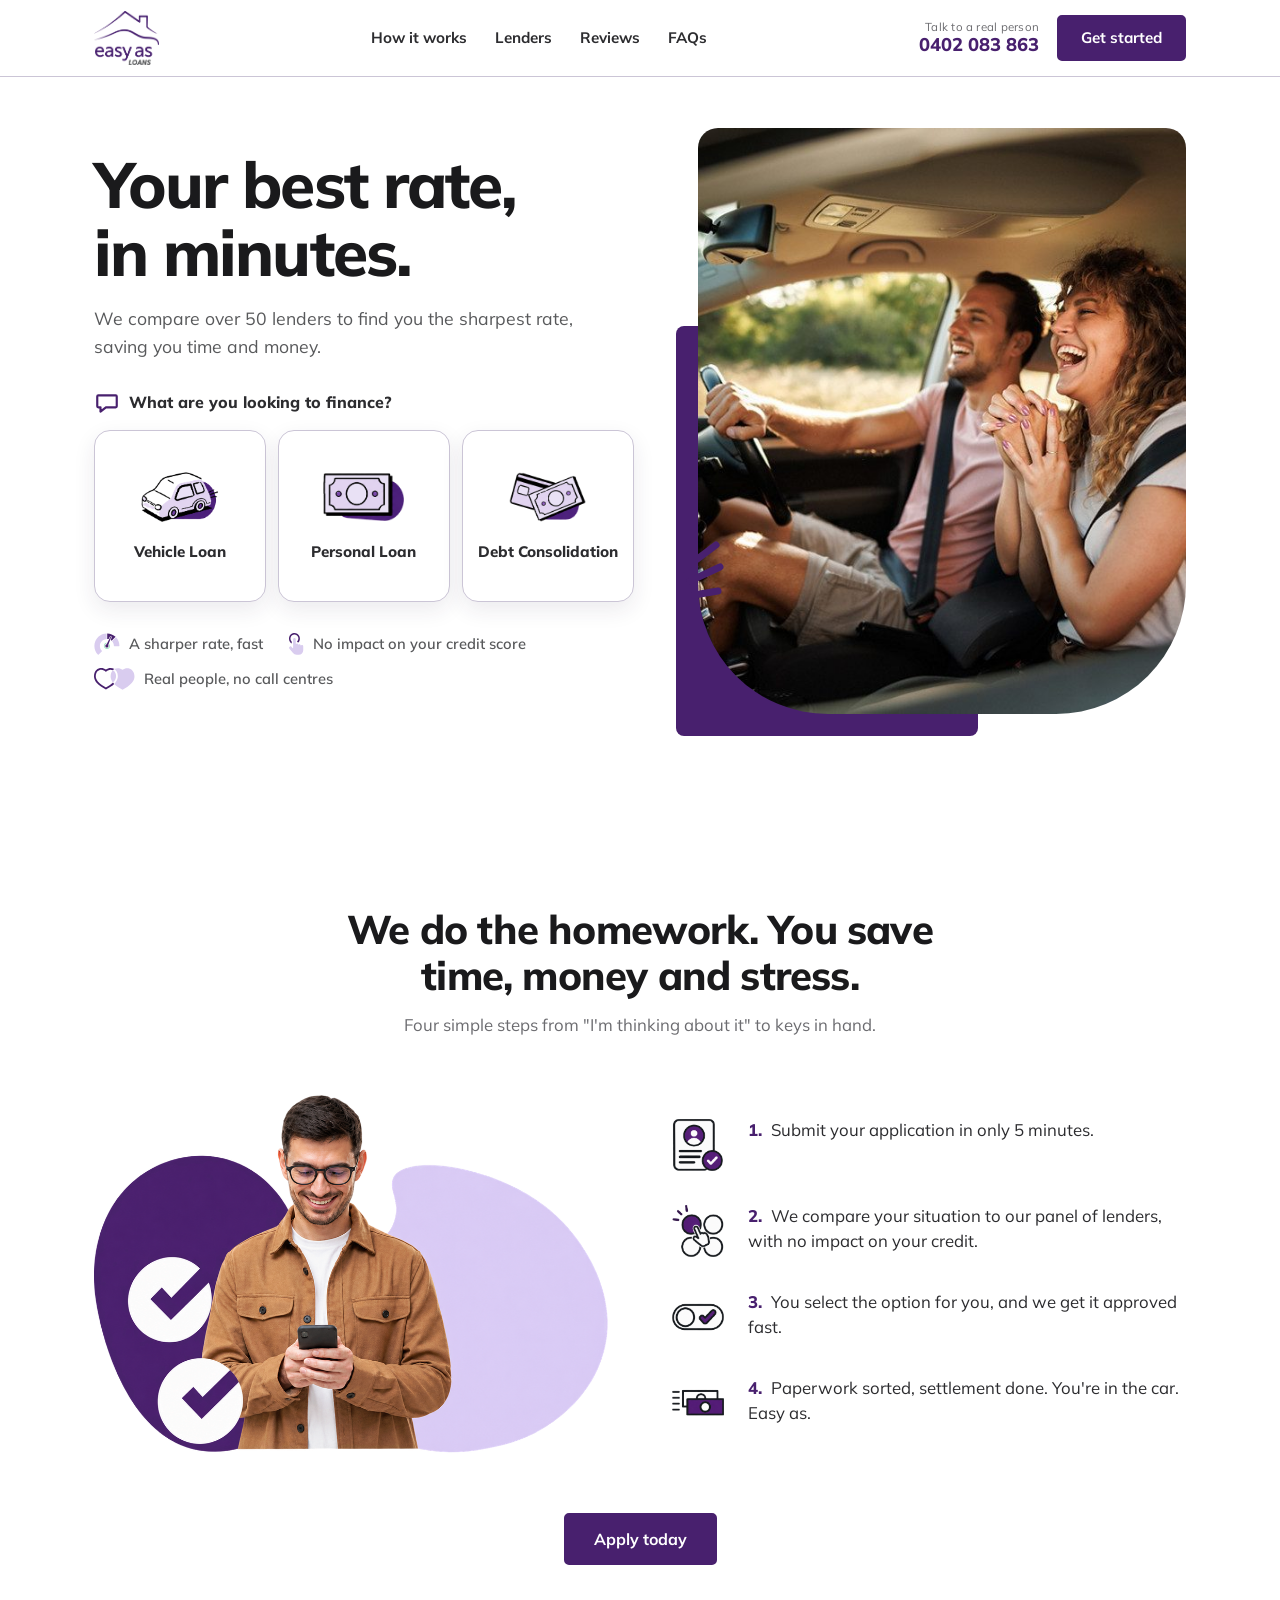
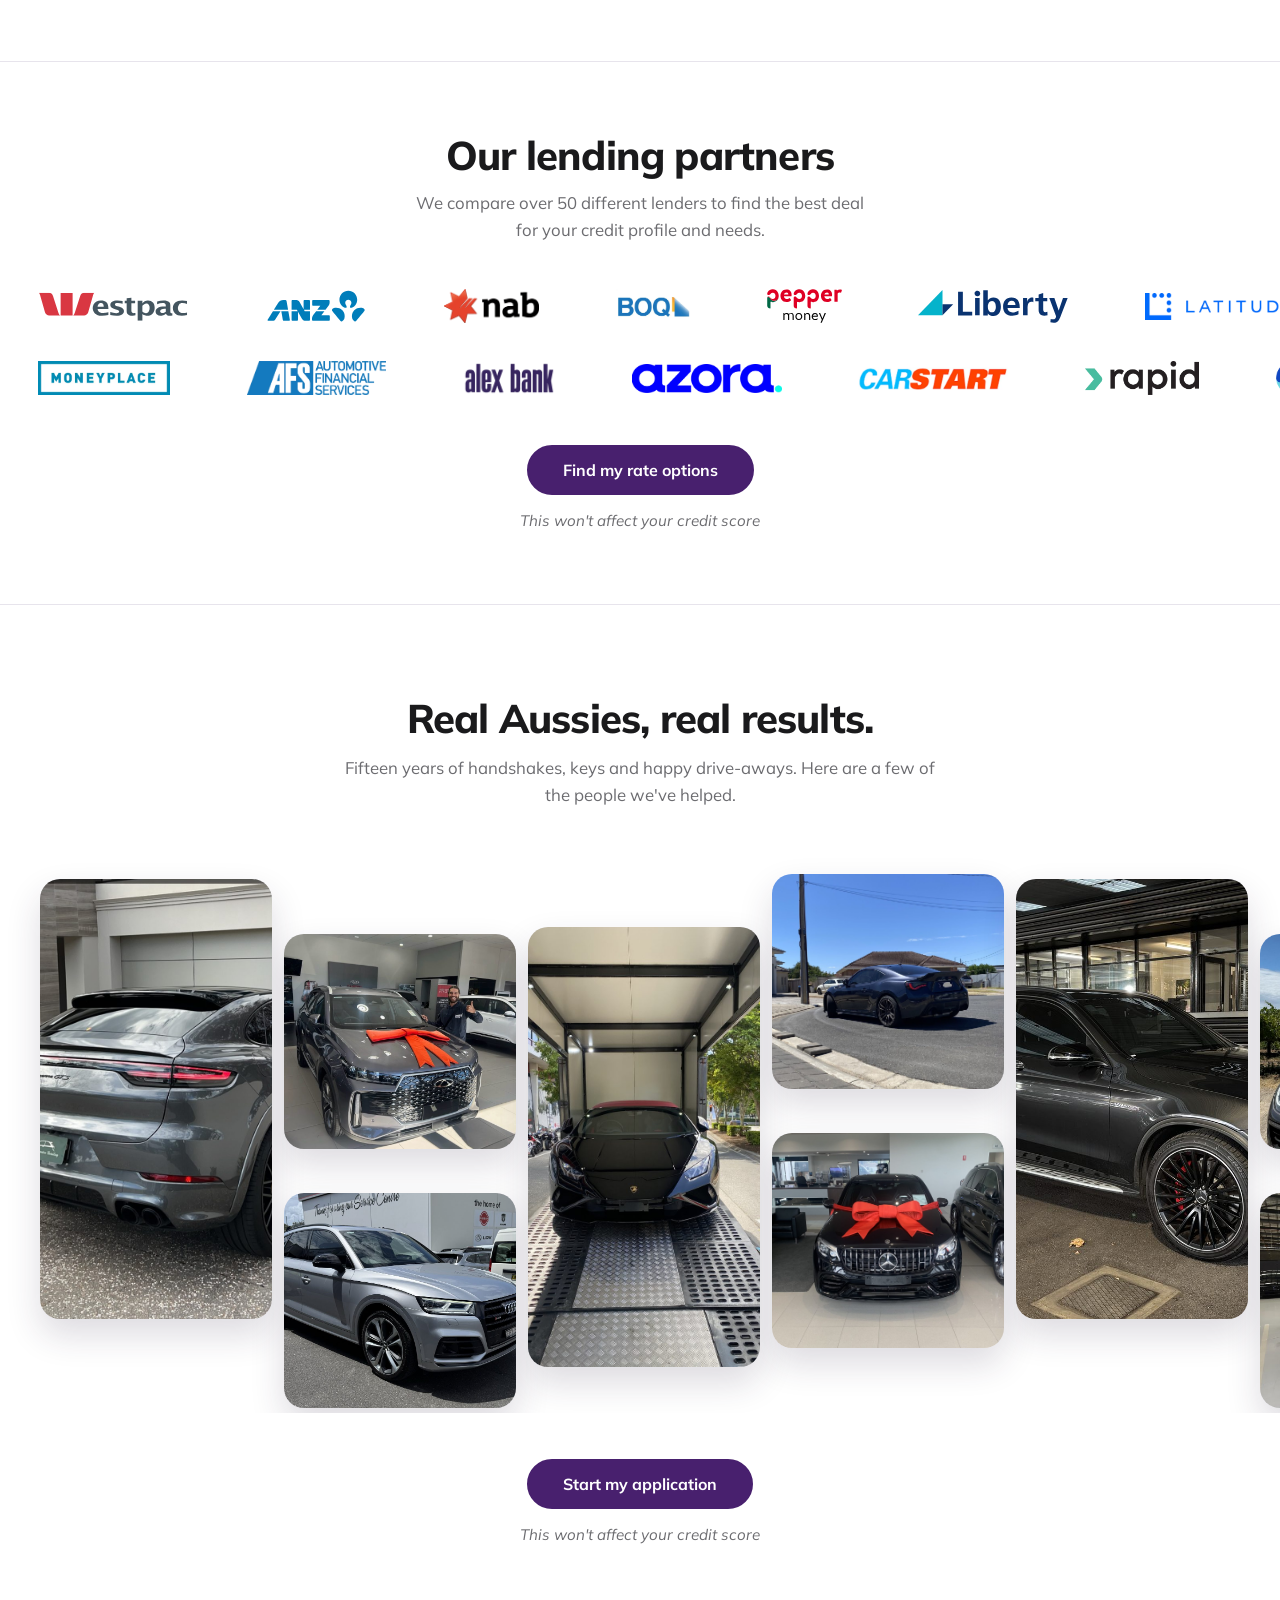
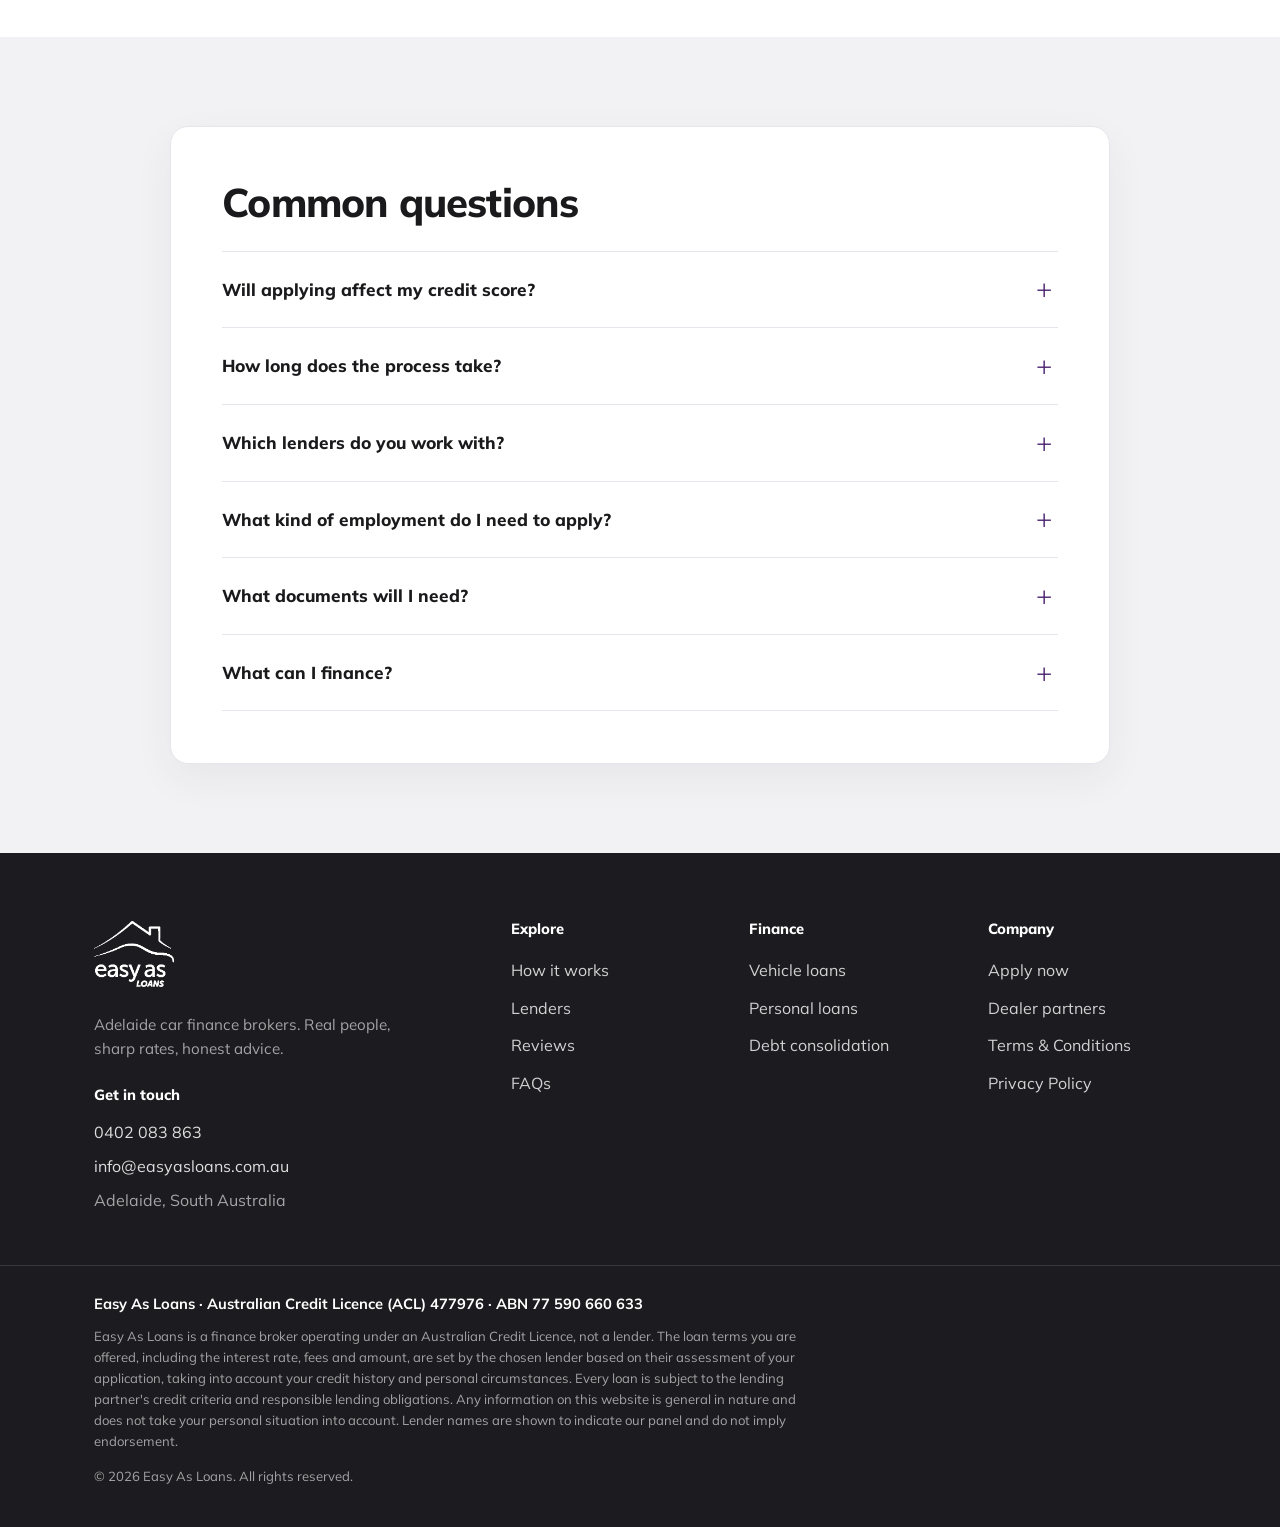
==== commit 95660d70: "Footer: expand the licensing/credit disclaimer Co-Authored-By: Claude Opus 4.8 <noreply@anthropic.co" ====
--- a/index.html
+++ b/index.html
@@ -351,7 +351,7 @@
     <div class="footer-legal">
       <div class="container">
         <p class="footer-licence">Easy As Loans · Australian Credit Licence (ACL) 477976 · ABN 77 590 660 633</p>
-        <p class="footer-disclaimer">Easy As Loans is a finance broker, not a lender. Applications are subject to the lender's terms, conditions, fees and eligibility criteria. Any information on this website is general in nature and does not take into account your personal circumstances. Lender names are shown to indicate our panel and do not imply endorsement.</p>
+        <p class="footer-disclaimer">Easy As Loans is a finance broker operating under an Australian Credit Licence, not a lender. The loan terms you are offered, including the interest rate, fees and amount, are set by the chosen lender based on their assessment of your application, taking into account your credit history and personal circumstances. Every loan is subject to the lending partner's credit criteria and responsible lending obligations. Any information on this website is general in nature and does not take your personal situation into account. Lender names are shown to indicate our panel and do not imply endorsement.</p>
         <p class="footer-copy">© <span class="js-year">2026</span> Easy As Loans. All rights reserved.</p>
       </div>
     </div>
--- a/styles.css
+++ b/styles.css
@@ -256,13 +256,13 @@
 .reviews-head--center .section-sub { margin-left: auto; margin-right: auto; }
 
 /* Staggered wall of customer photos, scrolling infinitely left */
-.wall-row { overflow: hidden; width: 100%; height: 560px; }
-.wall-track { display: flex; gap: 20px; width: max-content; align-items: center; height: 100%; animation: logos-left 90s linear infinite; }
-.wall-col { display: flex; flex-direction: column; gap: 20px; flex: 0 0 auto; }
-.wall-card { width: 232px; border-radius: 20px; overflow: hidden; box-shadow: 0 16px 34px rgba(44,32,64,.16); background: var(--purple-tint); }
+.wall-row { overflow: hidden; width: 100%; height: 560px; --card-w: 232px; }
+.wall-track { display: flex; gap: 12px; width: max-content; align-items: center; height: 100%; animation: logos-left 90s linear infinite; }
+.wall-col { display: flex; flex-direction: column; gap: 12px; flex: 0 0 auto; width: var(--card-w); }
+.wall-card { width: var(--card-w); border-radius: 20px; overflow: hidden; box-shadow: 0 16px 34px rgba(44,32,64,.16); background: var(--purple-tint); }
 .wall-card img { width: 100%; height: 100%; object-fit: cover; display: block; }
 .wall-card--tall { height: 440px; }
-.wall-card--short { height: 210px; }
+.wall-card--short { height: 215px; }
 /* vertical stagger per column */
 .wall-col:nth-child(4n+1) { transform: translateY(-34px); }
 .wall-col:nth-child(4n+2) { transform: translateY(38px); }
@@ -517,7 +517,7 @@
 .footer-contact a { color: rgba(255,255,255,.85); transition: color .15s ease; }
 .footer-contact a:hover { color: var(--white); }
 .footer-col { display: flex; flex-direction: column; gap: 12px; }
-.footer-h { font-size: 0.92rem; letter-spacing: 0; color: rgba(255,255,255,.55); font-weight: 800; margin-bottom: 8px; }
+.footer-h { font-size: 0.92rem; letter-spacing: 0; color: var(--white); font-weight: 800; margin-bottom: 8px; }
 .footer-col a { color: rgba(255,255,255,.8); transition: color .15s ease; }
 .footer-col a:hover { color: var(--white); }
 .footer-static { color: rgba(255,255,255,.6); }
@@ -730,12 +730,12 @@
   .step-h { font-size: 1.02rem; }
   .logo-cell { height: 46px; padding: 0 22px; }
   .logo-cell img { height: 28px; max-width: 120px; }
-  .wall-row { height: 400px; }
-  .wall-track { gap: 14px; }
-  .wall-col { gap: 14px; }
-  .wall-card { width: 168px; border-radius: 16px; }
+  .wall-row { height: 400px; --card-w: 168px; }
+  .wall-track { gap: 10px; }
+  .wall-col { gap: 10px; }
+  .wall-card { border-radius: 16px; }
   .wall-card--tall { height: 314px; }
-  .wall-card--short { height: 150px; }
+  .wall-card--short { height: 152px; }
   .wall-col:nth-child(4n+1) { transform: translateY(-22px); }
   .wall-col:nth-child(4n+2) { transform: translateY(26px); }
   .wall-col:nth-child(4n+3) { transform: translateY(10px); }
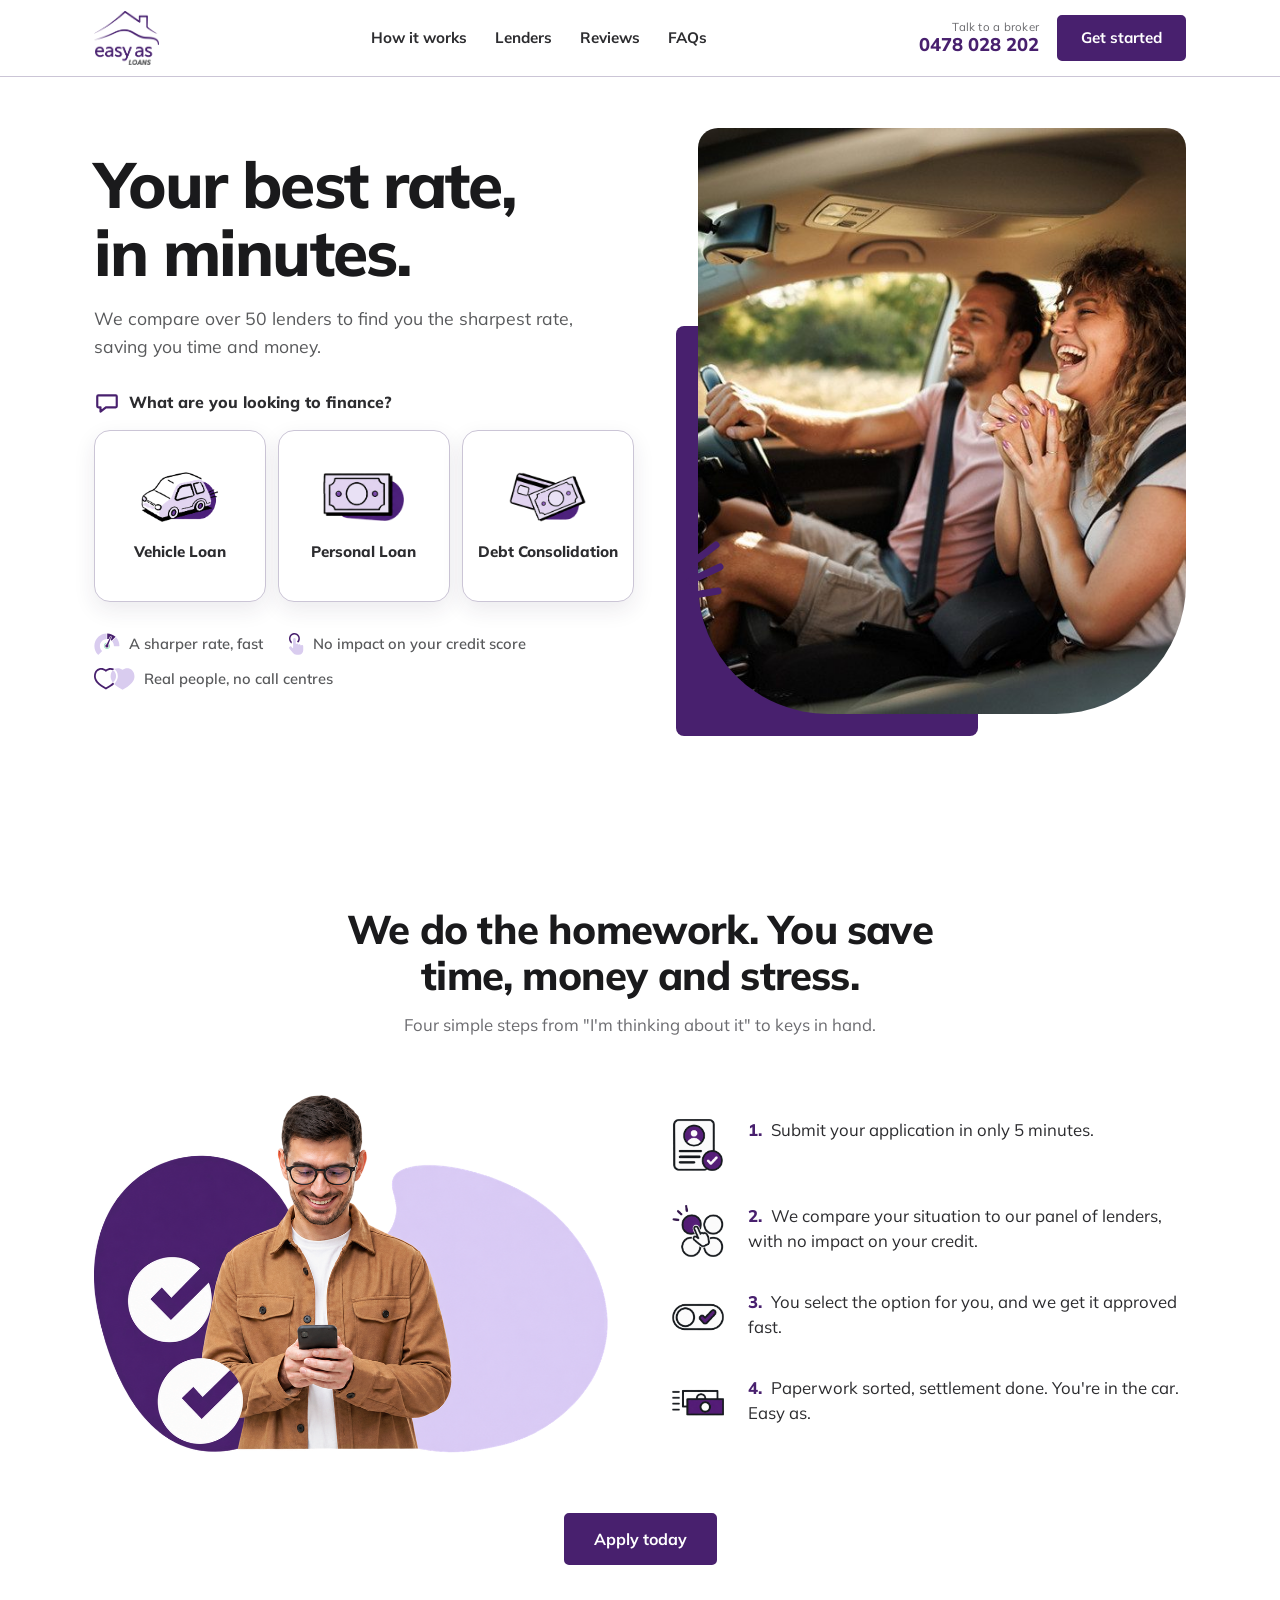
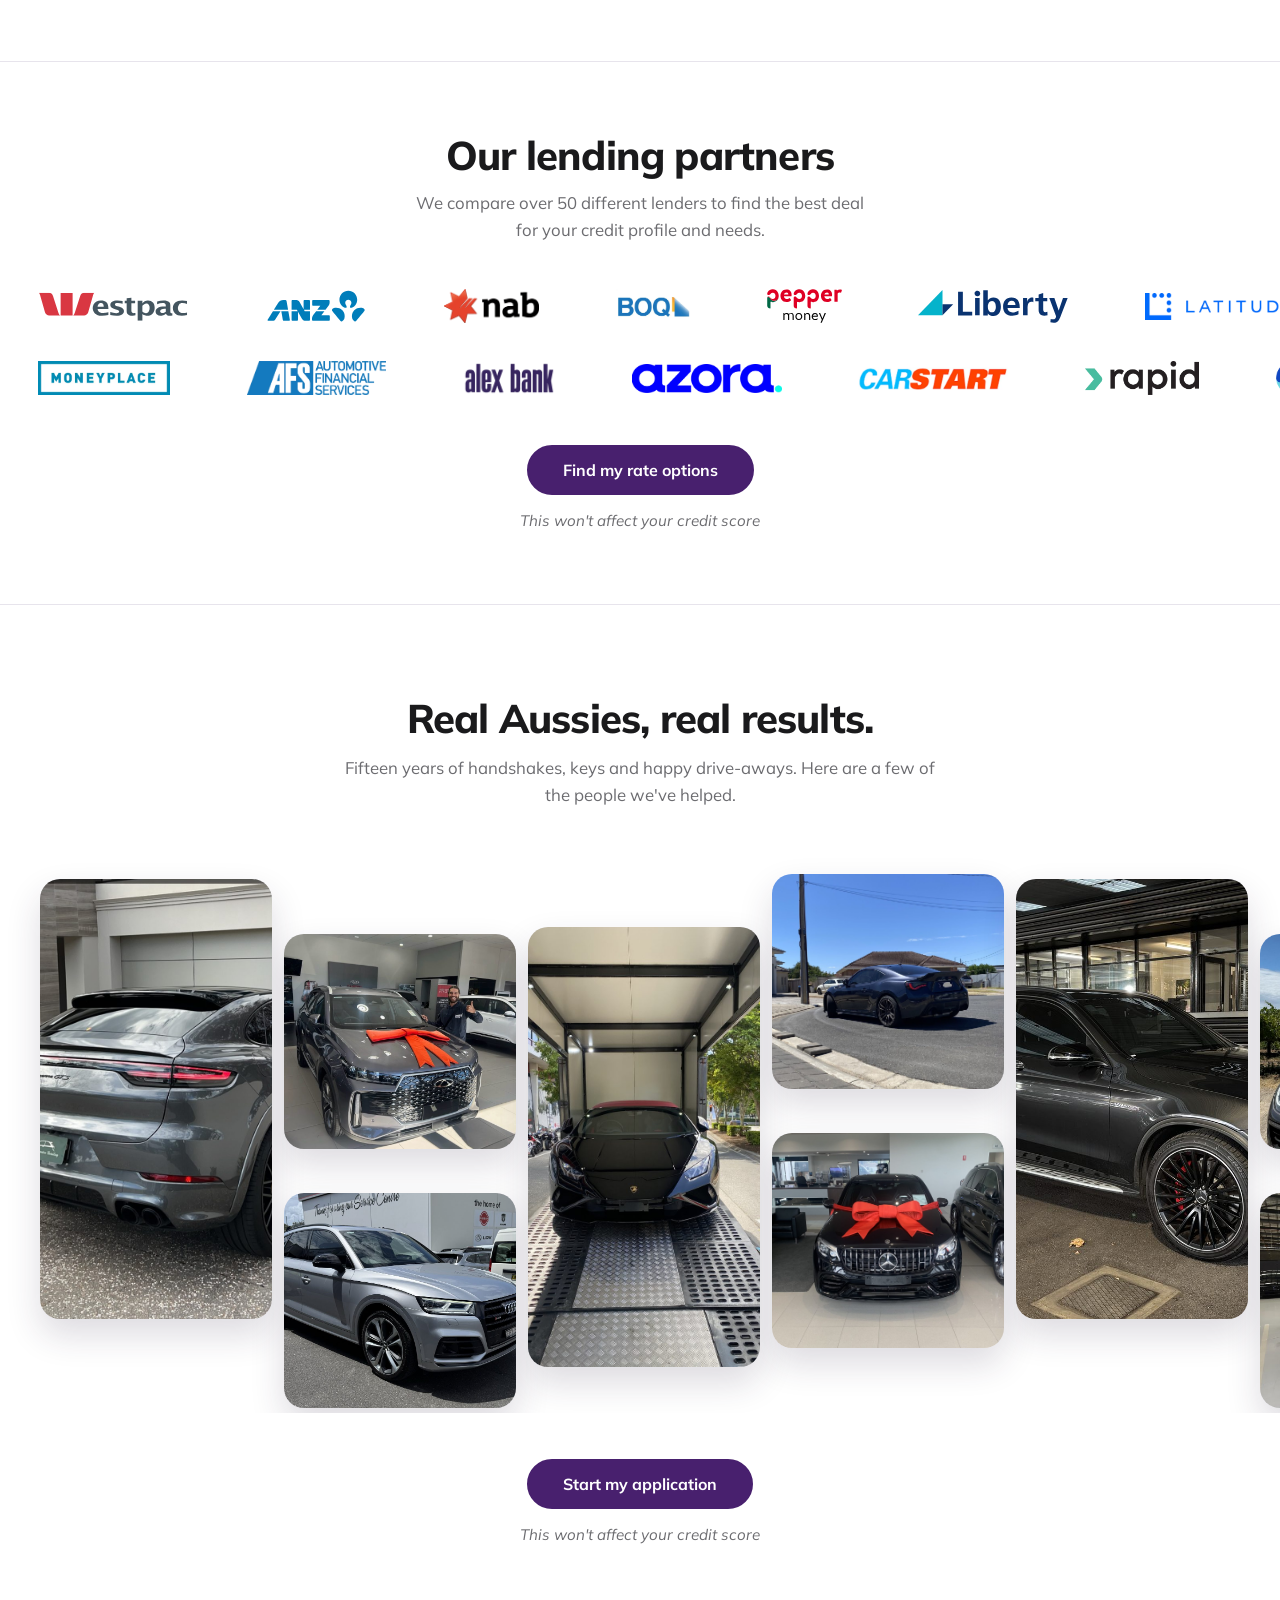
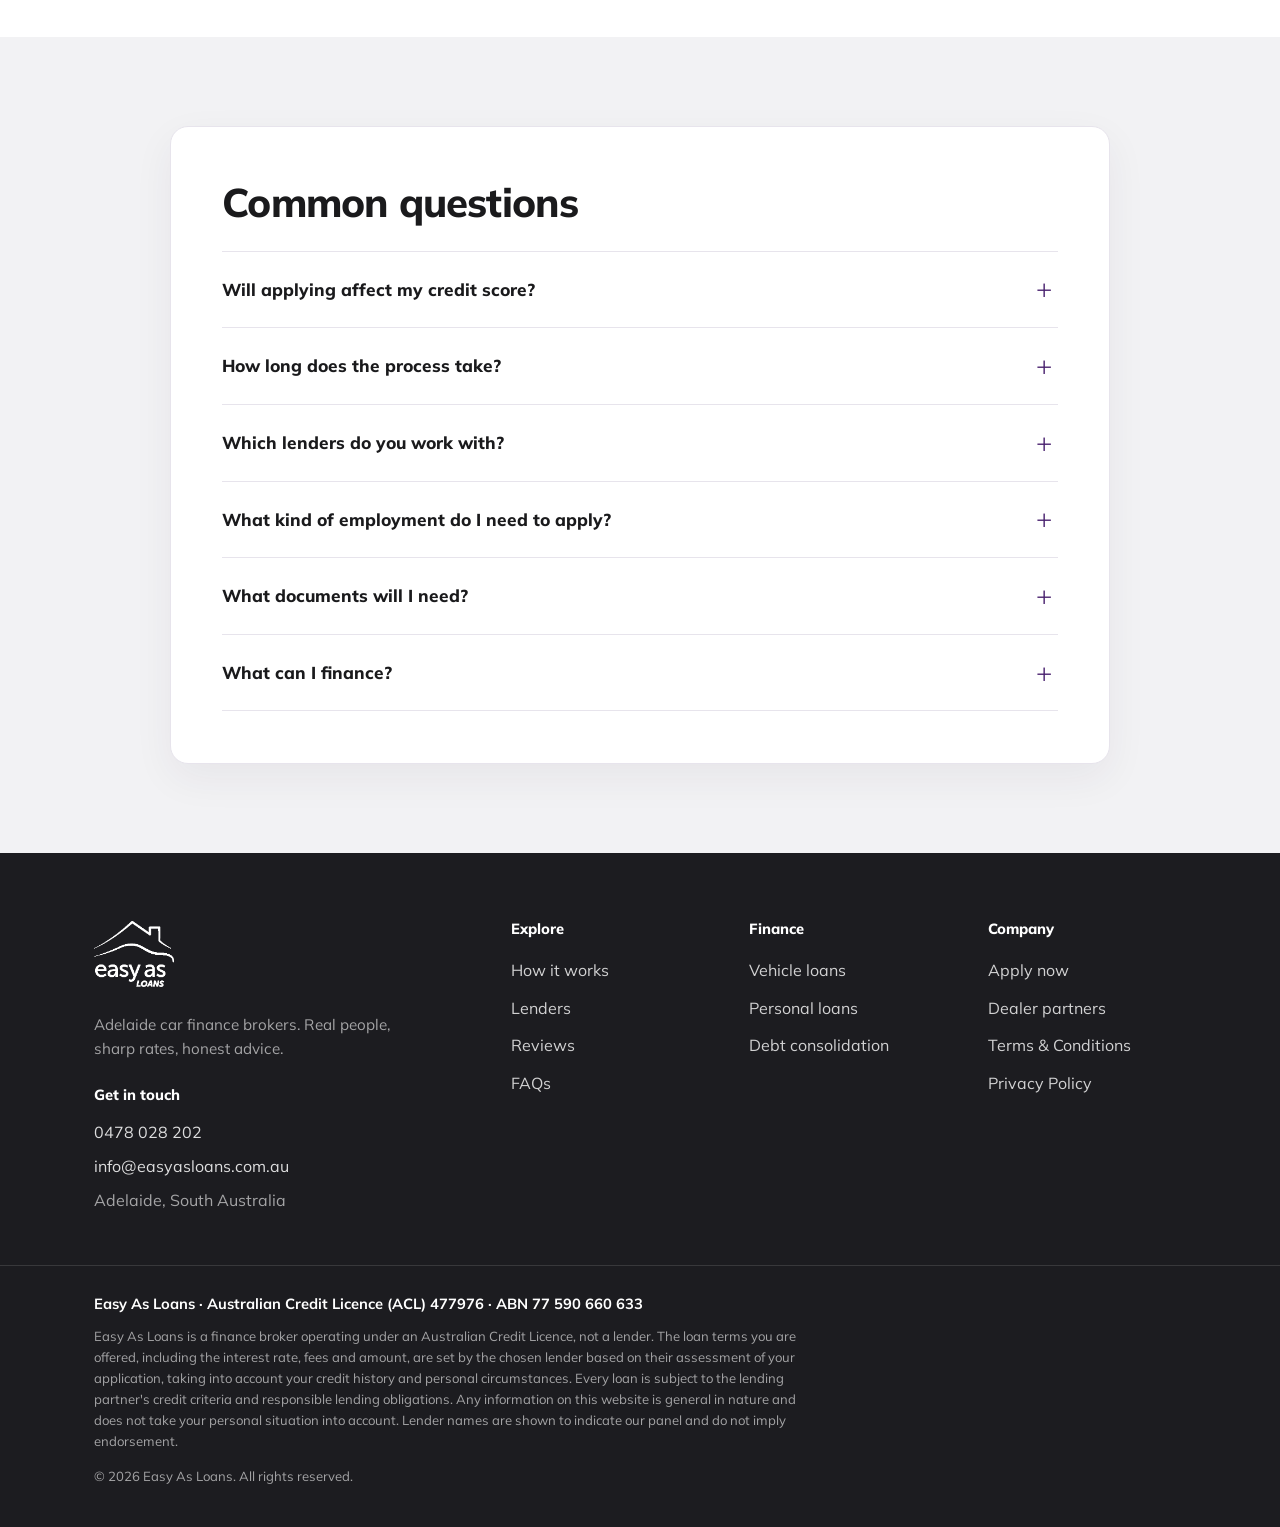
==== commit 37dbb057: "Add per-load phone number split across home/apply/dealer pages - New phone.js picks one of two numbe" ====
--- a/index.html
+++ b/index.html
@@ -74,8 +74,8 @@
 
       <div class="header-actions">
         <a class="header-phone" href="tel:+61402083863">
-          <span class="header-phone-label">Talk to a real person</span>
-          <span class="header-phone-number">0402 083 863</span>
+          <span class="header-phone-label">Talk to a broker</span>
+          <span class="header-phone-number js-phone">0402 083 863</span>
         </a>
         <a class="btn btn-primary header-cta-desk" href="apply.html">Get started</a>
         <a class="btn btn-primary header-cta-mob" href="apply.html">Apply now</a>
@@ -322,7 +322,7 @@
         <p class="footer-tag">Adelaide car finance brokers. Real people, sharp rates, honest advice.</p>
         <div class="footer-contact">
           <h4 class="footer-h">Get in touch</h4>
-          <a href="tel:+61402083863">0402 083 863</a>
+          <a href="tel:+61402083863" class="js-phone">0402 083 863</a>
           <a href="mailto:info@easyasloans.com.au">info@easyasloans.com.au</a>
           <span class="footer-static">Adelaide, South Australia</span>
         </div>
@@ -357,6 +357,7 @@
     </div>
   </footer>
 
+  <script src="phone.js"></script>
   <script src="script.js"></script>
 </body>
 </html>
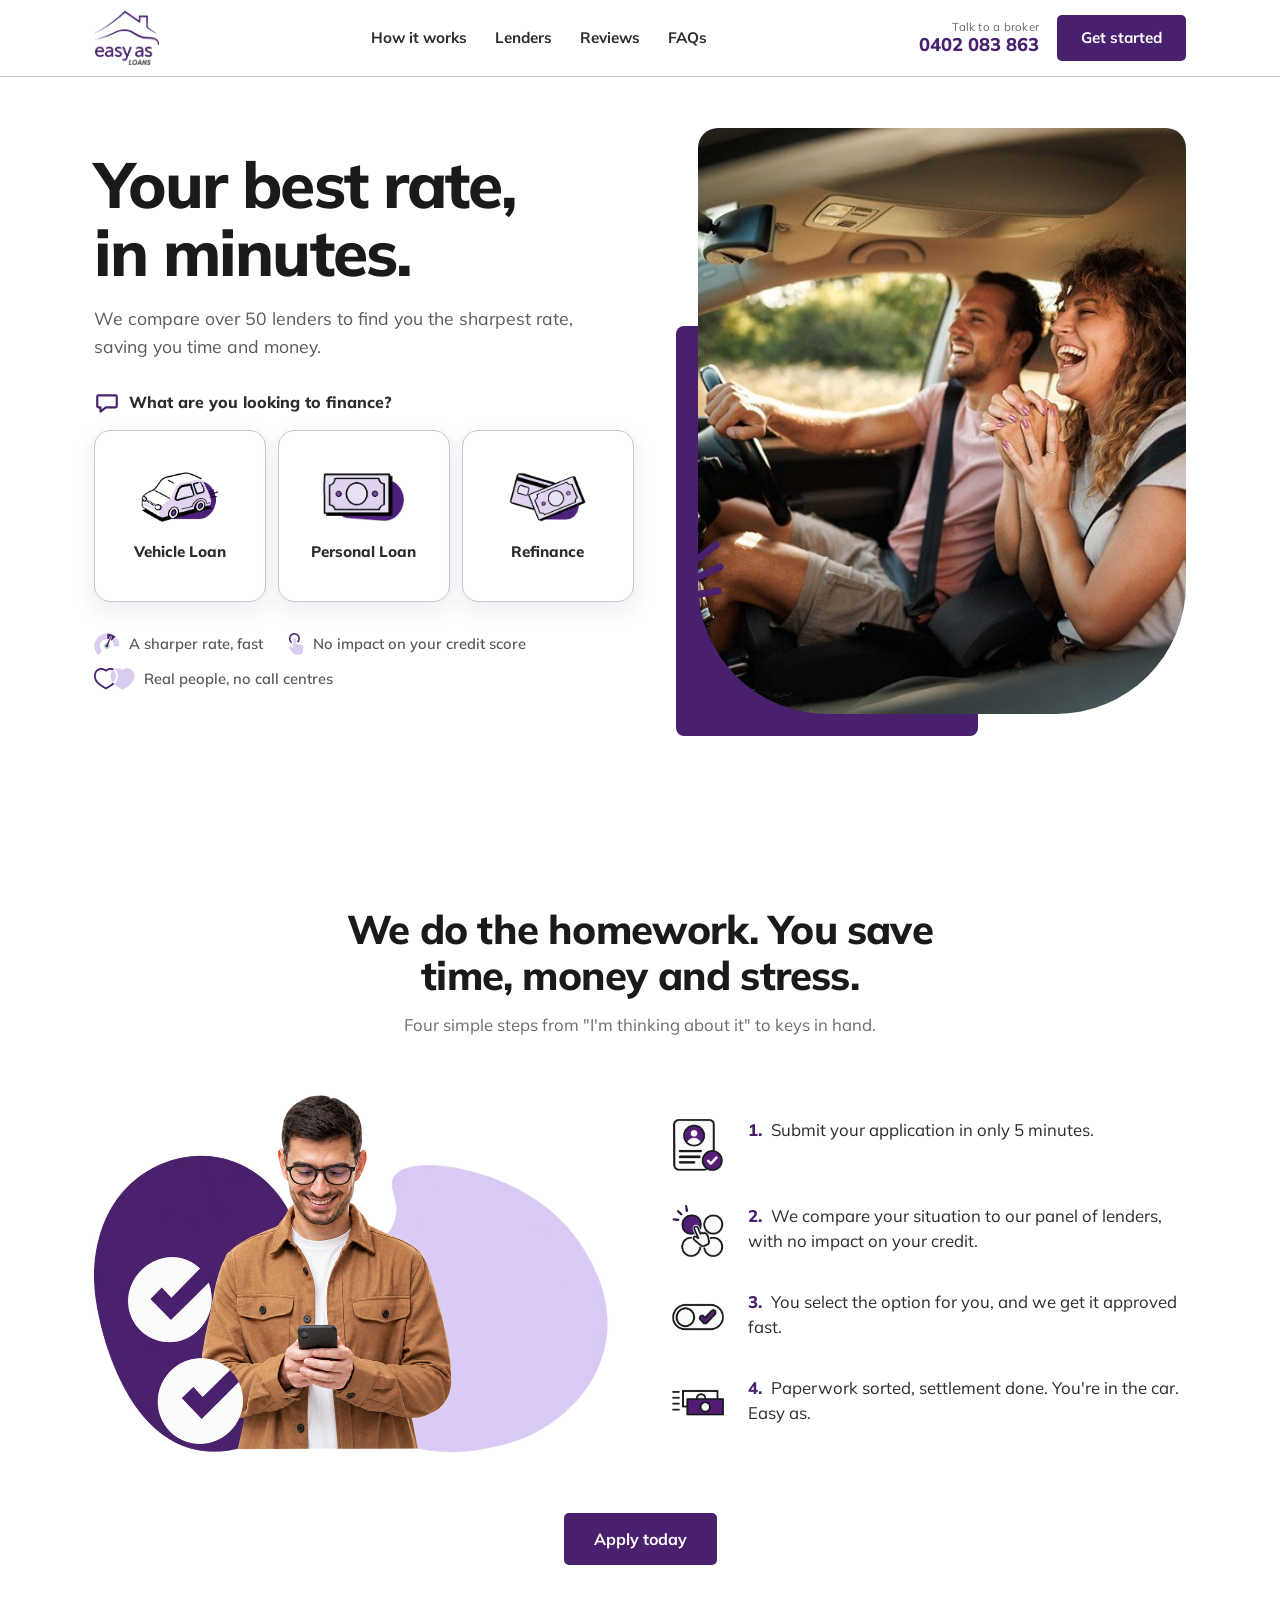
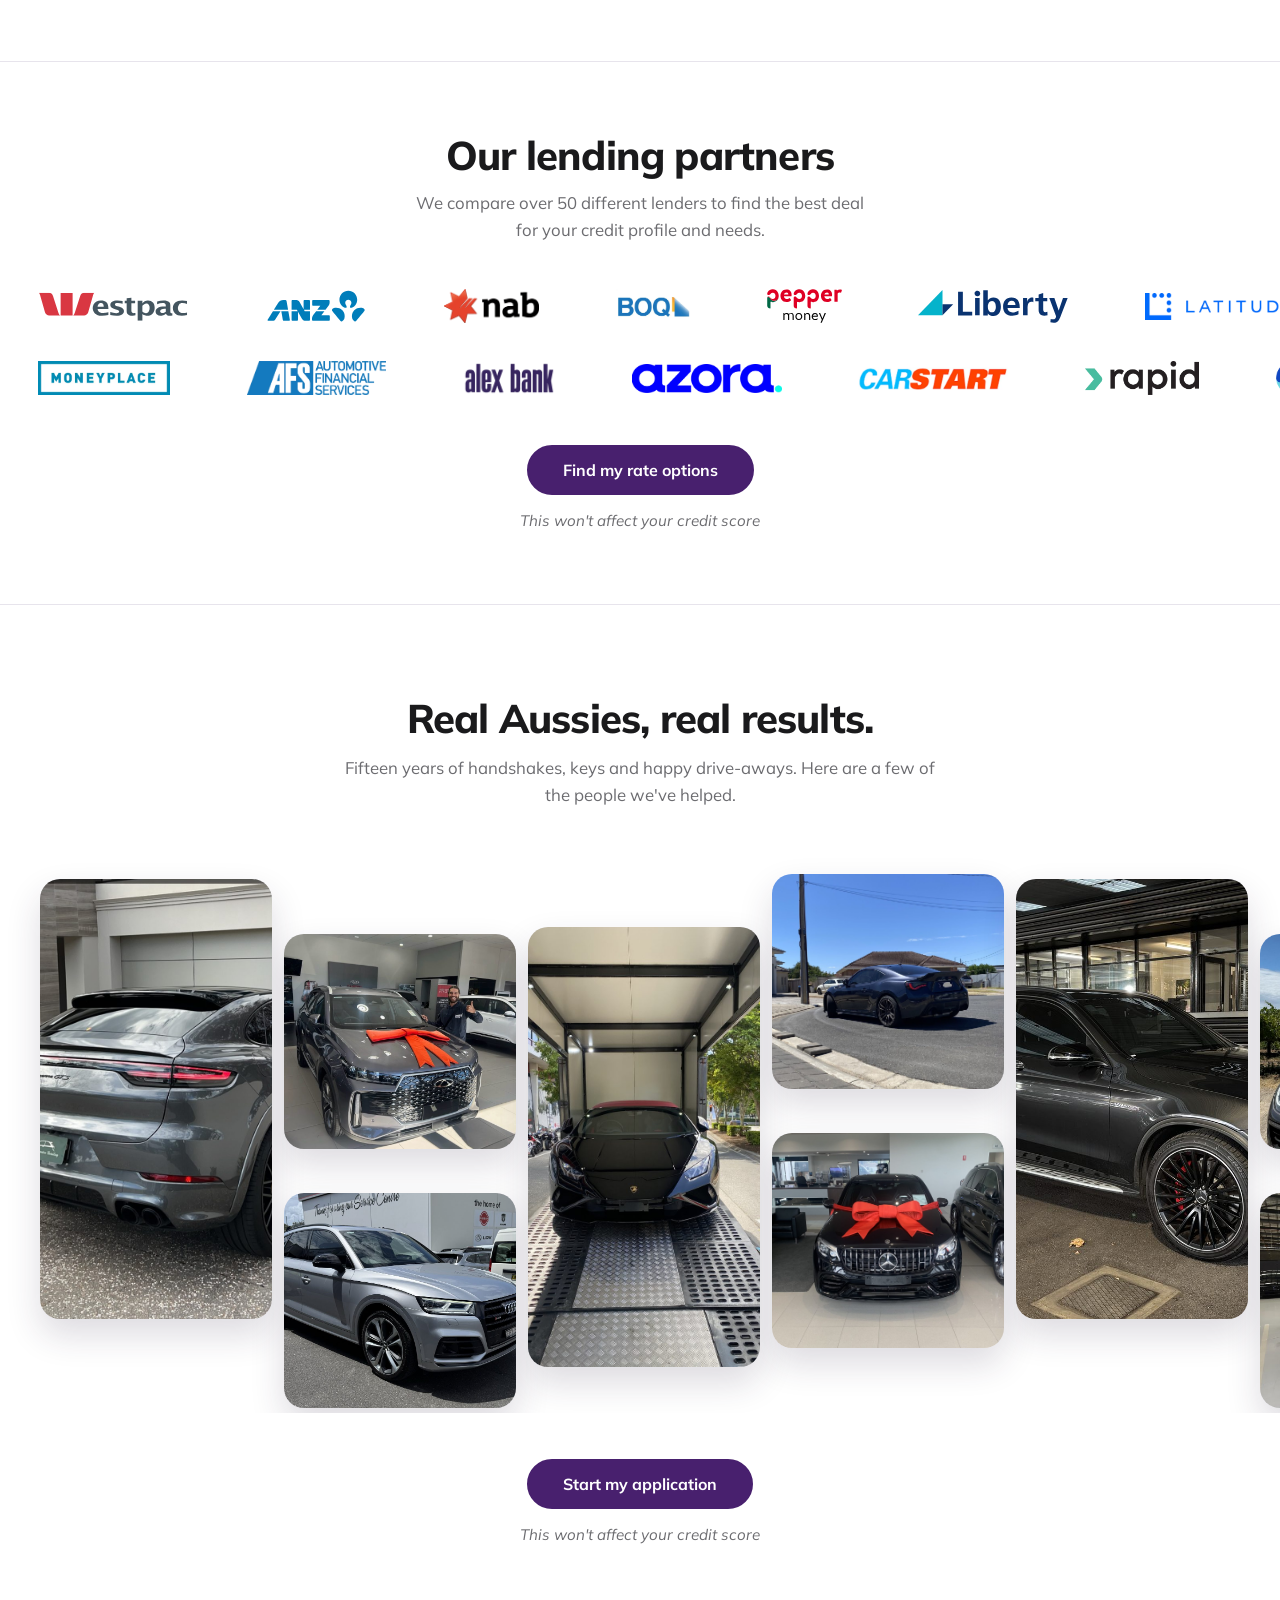
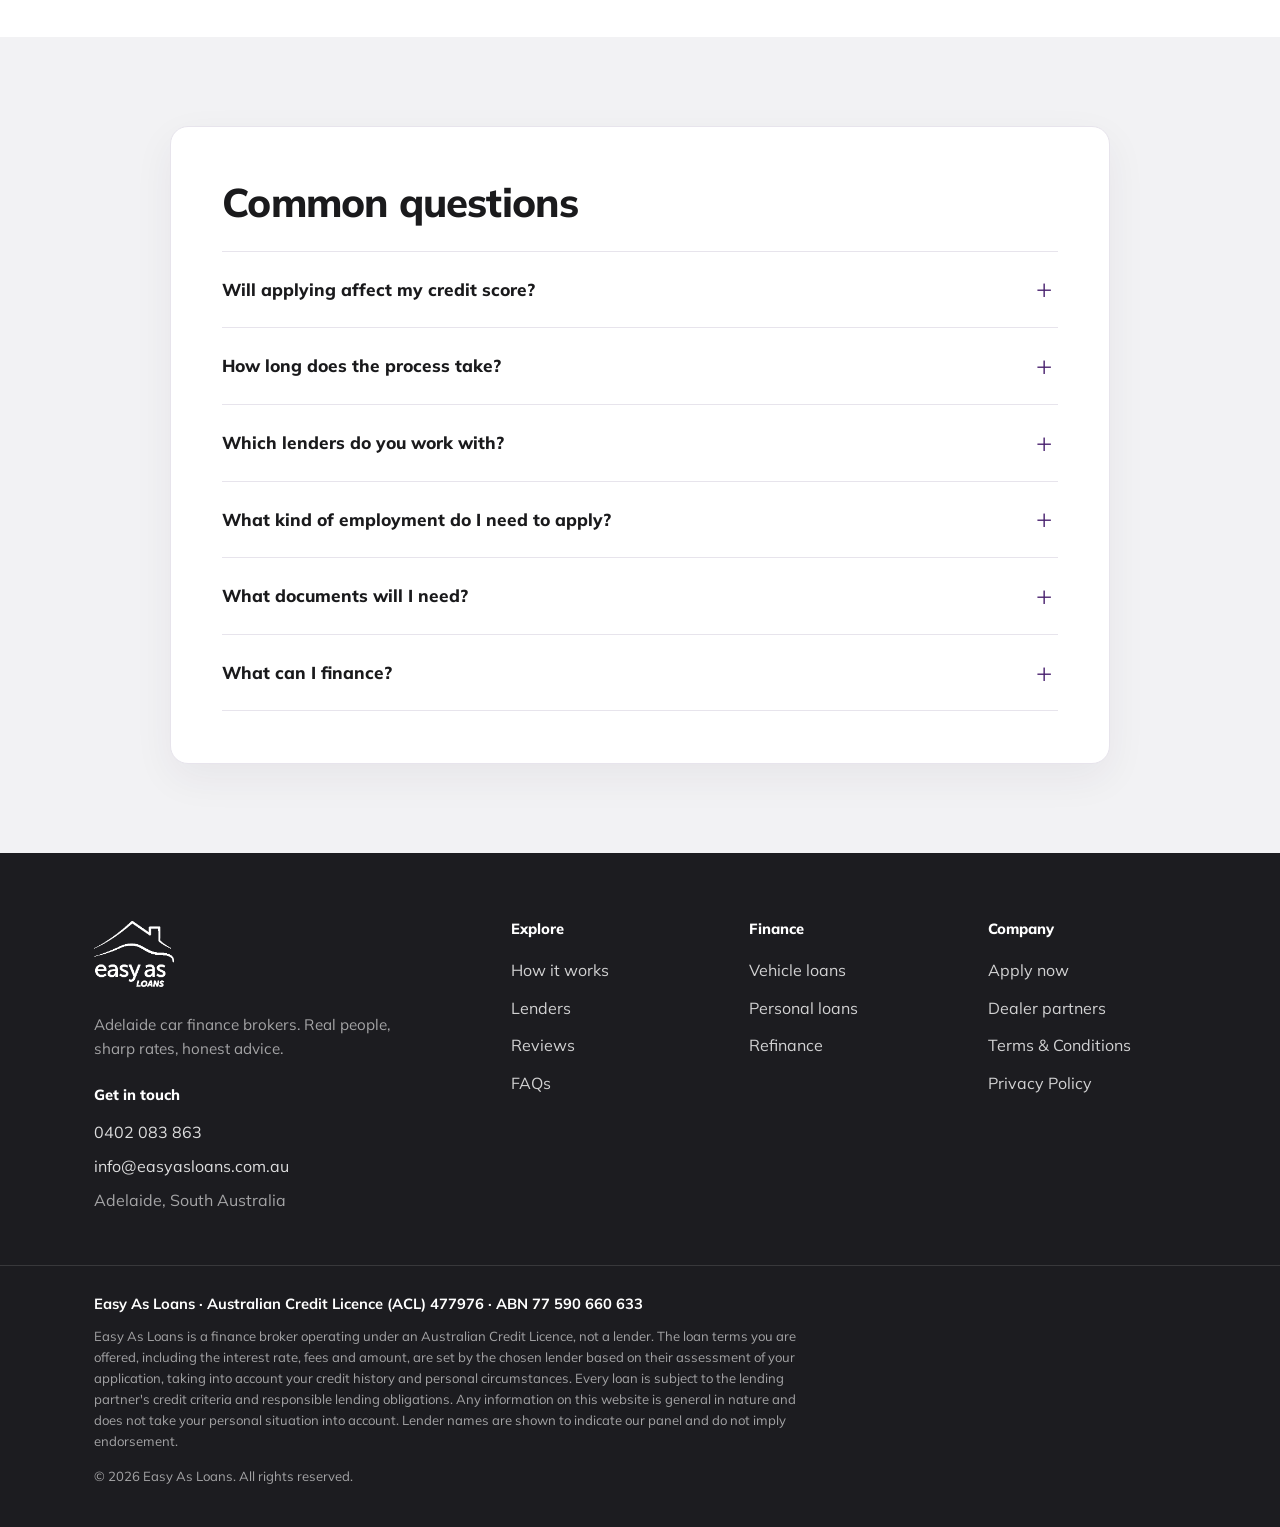
==== commit 7d146221: "Funnel: auto-advance credit step, replace Debt Consolidation with Refinance - Credit history step au" ====
--- a/index.html
+++ b/index.html
@@ -108,9 +108,9 @@
               <img class="fcard-img" src="assets/icons/personal.png" alt="" width="439" height="279" />
               <span class="fcard-label">Personal Loan</span>
             </a>
-            <a class="fcard" href="apply.html?loan=debt">
+            <a class="fcard" href="apply.html?loan=refinance">
               <img class="fcard-img" src="assets/icons/debt.png" alt="" width="435" height="296" />
-              <span class="fcard-label">Debt Consolidation</span>
+              <span class="fcard-label">Refinance</span>
             </a>
           </div>
 
@@ -176,68 +176,68 @@
       <div class="logo-rows">
         <div class="logo-row">
           <div class="logo-track logo-track--left">
-            <div class="logo-cell"><img src="assets/lenders/westpac.svg" alt="Westpac" loading="lazy" /></div>
-            <div class="logo-cell"><img src="assets/lenders/anz.svg" alt="Anz" loading="lazy" /></div>
-            <div class="logo-cell"><img src="assets/lenders/nab.webp" alt="Nab" loading="lazy" /></div>
-            <div class="logo-cell"><img src="assets/lenders/boq.webp" alt="Boq" loading="lazy" /></div>
-            <div class="logo-cell"><img src="assets/lenders/pepper-money.svg" alt="Pepper Money" loading="lazy" /></div>
-            <div class="logo-cell"><img src="assets/lenders/liberty.svg" alt="Liberty" loading="lazy" /></div>
-            <div class="logo-cell"><img src="assets/lenders/latitude.webp" alt="Latitude" loading="lazy" /></div>
-            <div class="logo-cell"><img src="assets/lenders/plenti.webp" alt="Plenti" loading="lazy" /></div>
-            <div class="logo-cell"><img src="assets/lenders/now-finance.svg" alt="Now Finance" loading="lazy" /></div>
-            <div class="logo-cell"><img src="assets/lenders/wisr.webp" alt="Wisr" loading="lazy" /></div>
-            <div class="logo-cell"><img src="assets/lenders/firstmac.webp" alt="Firstmac" loading="lazy" /></div>
-            <div class="logo-cell"><img src="assets/lenders/money3.webp" alt="Money3" loading="lazy" /></div>
-            <div class="logo-cell"><img src="assets/lenders/moneyme.webp" alt="Moneyme" loading="lazy" /></div>
-            <div class="logo-cell"><img src="assets/lenders/angle-finance.webp" alt="Angle Finance" loading="lazy" /></div>
-            <div class="logo-cell"><img src="assets/lenders/metro.webp" alt="Metro" loading="lazy" /></div>
-            <div class="logo-cell"><img src="assets/lenders/westpac.svg" alt="Westpac" loading="lazy" /></div>
-            <div class="logo-cell"><img src="assets/lenders/anz.svg" alt="Anz" loading="lazy" /></div>
-            <div class="logo-cell"><img src="assets/lenders/nab.webp" alt="Nab" loading="lazy" /></div>
-            <div class="logo-cell"><img src="assets/lenders/boq.webp" alt="Boq" loading="lazy" /></div>
-            <div class="logo-cell"><img src="assets/lenders/pepper-money.svg" alt="Pepper Money" loading="lazy" /></div>
-            <div class="logo-cell"><img src="assets/lenders/liberty.svg" alt="Liberty" loading="lazy" /></div>
-            <div class="logo-cell"><img src="assets/lenders/latitude.webp" alt="Latitude" loading="lazy" /></div>
-            <div class="logo-cell"><img src="assets/lenders/plenti.webp" alt="Plenti" loading="lazy" /></div>
-            <div class="logo-cell"><img src="assets/lenders/now-finance.svg" alt="Now Finance" loading="lazy" /></div>
-            <div class="logo-cell"><img src="assets/lenders/wisr.webp" alt="Wisr" loading="lazy" /></div>
-            <div class="logo-cell"><img src="assets/lenders/firstmac.webp" alt="Firstmac" loading="lazy" /></div>
-            <div class="logo-cell"><img src="assets/lenders/money3.webp" alt="Money3" loading="lazy" /></div>
-            <div class="logo-cell"><img src="assets/lenders/moneyme.webp" alt="Moneyme" loading="lazy" /></div>
-            <div class="logo-cell"><img src="assets/lenders/angle-finance.webp" alt="Angle Finance" loading="lazy" /></div>
-            <div class="logo-cell"><img src="assets/lenders/metro.webp" alt="Metro" loading="lazy" /></div>
+            <div class="logo-cell"><img src="assets/lenders/westpac.svg" alt="Westpac" loading="eager" /></div>
+            <div class="logo-cell"><img src="assets/lenders/anz.svg" alt="Anz" loading="eager" /></div>
+            <div class="logo-cell"><img src="assets/lenders/nab.webp" alt="Nab" loading="eager" /></div>
+            <div class="logo-cell"><img src="assets/lenders/boq.webp" alt="Boq" loading="eager" /></div>
+            <div class="logo-cell"><img src="assets/lenders/pepper-money.svg" alt="Pepper Money" loading="eager" /></div>
+            <div class="logo-cell"><img src="assets/lenders/liberty.svg" alt="Liberty" loading="eager" /></div>
+            <div class="logo-cell"><img src="assets/lenders/latitude.webp" alt="Latitude" loading="eager" /></div>
+            <div class="logo-cell"><img src="assets/lenders/plenti.webp" alt="Plenti" loading="eager" /></div>
+            <div class="logo-cell"><img src="assets/lenders/now-finance.svg" alt="Now Finance" loading="eager" /></div>
+            <div class="logo-cell"><img src="assets/lenders/wisr.webp" alt="Wisr" loading="eager" /></div>
+            <div class="logo-cell"><img src="assets/lenders/firstmac.webp" alt="Firstmac" loading="eager" /></div>
+            <div class="logo-cell"><img src="assets/lenders/money3.webp" alt="Money3" loading="eager" /></div>
+            <div class="logo-cell"><img src="assets/lenders/moneyme.webp" alt="Moneyme" loading="eager" /></div>
+            <div class="logo-cell"><img src="assets/lenders/angle-finance.webp" alt="Angle Finance" loading="eager" /></div>
+            <div class="logo-cell"><img src="assets/lenders/metro.webp" alt="Metro" loading="eager" /></div>
+            <div class="logo-cell"><img src="assets/lenders/westpac.svg" alt="Westpac" loading="eager" /></div>
+            <div class="logo-cell"><img src="assets/lenders/anz.svg" alt="Anz" loading="eager" /></div>
+            <div class="logo-cell"><img src="assets/lenders/nab.webp" alt="Nab" loading="eager" /></div>
+            <div class="logo-cell"><img src="assets/lenders/boq.webp" alt="Boq" loading="eager" /></div>
+            <div class="logo-cell"><img src="assets/lenders/pepper-money.svg" alt="Pepper Money" loading="eager" /></div>
+            <div class="logo-cell"><img src="assets/lenders/liberty.svg" alt="Liberty" loading="eager" /></div>
+            <div class="logo-cell"><img src="assets/lenders/latitude.webp" alt="Latitude" loading="eager" /></div>
+            <div class="logo-cell"><img src="assets/lenders/plenti.webp" alt="Plenti" loading="eager" /></div>
+            <div class="logo-cell"><img src="assets/lenders/now-finance.svg" alt="Now Finance" loading="eager" /></div>
+            <div class="logo-cell"><img src="assets/lenders/wisr.webp" alt="Wisr" loading="eager" /></div>
+            <div class="logo-cell"><img src="assets/lenders/firstmac.webp" alt="Firstmac" loading="eager" /></div>
+            <div class="logo-cell"><img src="assets/lenders/money3.webp" alt="Money3" loading="eager" /></div>
+            <div class="logo-cell"><img src="assets/lenders/moneyme.webp" alt="Moneyme" loading="eager" /></div>
+            <div class="logo-cell"><img src="assets/lenders/angle-finance.webp" alt="Angle Finance" loading="eager" /></div>
+            <div class="logo-cell"><img src="assets/lenders/metro.webp" alt="Metro" loading="eager" /></div>
           </div>
         </div>
         <div class="logo-row">
           <div class="logo-track logo-track--right">
-            <div class="logo-cell"><img src="assets/lenders/moneyplace.webp" alt="Moneyplace" loading="lazy" /></div>
-            <div class="logo-cell"><img src="assets/lenders/afs.avif" alt="Afs" loading="lazy" /></div>
-            <div class="logo-cell"><img src="assets/lenders/alex-bank.webp" alt="Alex Bank" loading="lazy" /></div>
-            <div class="logo-cell"><img src="assets/lenders/azora.webp" alt="Azora" loading="lazy" /></div>
-            <div class="logo-cell"><img src="assets/lenders/carstart.webp" alt="Carstart" loading="lazy" /></div>
-            <div class="logo-cell"><img src="assets/lenders/rapid.webp" alt="Rapid" loading="lazy" /></div>
-            <div class="logo-cell"><img src="assets/lenders/omm.webp" alt="Omm" loading="lazy" /></div>
-            <div class="logo-cell"><img src="assets/lenders/mmautopay.webp" alt="Mmautopay" loading="lazy" /></div>
-            <div class="logo-cell"><img src="assets/lenders/affordable-car-loans.svg" alt="Affordable Car Loans" loading="lazy" /></div>
-            <div class="logo-cell"><img src="assets/lenders/lender-01.webp" alt="Lender" loading="lazy" /></div>
-            <div class="logo-cell"><img src="assets/lenders/lender-02.webp" alt="Lender" loading="lazy" /></div>
-            <div class="logo-cell"><img src="assets/lenders/lender-03.webp" alt="Lender" loading="lazy" /></div>
-            <div class="logo-cell"><img src="assets/lenders/lender-04.webp" alt="Lender" loading="lazy" /></div>
-            <div class="logo-cell"><img src="assets/lenders/lender-05.webp" alt="Lender" loading="lazy" /></div>
-            <div class="logo-cell"><img src="assets/lenders/moneyplace.webp" alt="Moneyplace" loading="lazy" /></div>
-            <div class="logo-cell"><img src="assets/lenders/afs.avif" alt="Afs" loading="lazy" /></div>
-            <div class="logo-cell"><img src="assets/lenders/alex-bank.webp" alt="Alex Bank" loading="lazy" /></div>
-            <div class="logo-cell"><img src="assets/lenders/azora.webp" alt="Azora" loading="lazy" /></div>
-            <div class="logo-cell"><img src="assets/lenders/carstart.webp" alt="Carstart" loading="lazy" /></div>
-            <div class="logo-cell"><img src="assets/lenders/rapid.webp" alt="Rapid" loading="lazy" /></div>
-            <div class="logo-cell"><img src="assets/lenders/omm.webp" alt="Omm" loading="lazy" /></div>
-            <div class="logo-cell"><img src="assets/lenders/mmautopay.webp" alt="Mmautopay" loading="lazy" /></div>
-            <div class="logo-cell"><img src="assets/lenders/affordable-car-loans.svg" alt="Affordable Car Loans" loading="lazy" /></div>
-            <div class="logo-cell"><img src="assets/lenders/lender-01.webp" alt="Lender" loading="lazy" /></div>
-            <div class="logo-cell"><img src="assets/lenders/lender-02.webp" alt="Lender" loading="lazy" /></div>
-            <div class="logo-cell"><img src="assets/lenders/lender-03.webp" alt="Lender" loading="lazy" /></div>
-            <div class="logo-cell"><img src="assets/lenders/lender-04.webp" alt="Lender" loading="lazy" /></div>
-            <div class="logo-cell"><img src="assets/lenders/lender-05.webp" alt="Lender" loading="lazy" /></div>
+            <div class="logo-cell"><img src="assets/lenders/moneyplace.webp" alt="Moneyplace" loading="eager" /></div>
+            <div class="logo-cell"><img src="assets/lenders/afs.avif" alt="Afs" loading="eager" /></div>
+            <div class="logo-cell"><img src="assets/lenders/alex-bank.webp" alt="Alex Bank" loading="eager" /></div>
+            <div class="logo-cell"><img src="assets/lenders/azora.webp" alt="Azora" loading="eager" /></div>
+            <div class="logo-cell"><img src="assets/lenders/carstart.webp" alt="Carstart" loading="eager" /></div>
+            <div class="logo-cell"><img src="assets/lenders/rapid.webp" alt="Rapid" loading="eager" /></div>
+            <div class="logo-cell"><img src="assets/lenders/omm.webp" alt="Omm" loading="eager" /></div>
+            <div class="logo-cell"><img src="assets/lenders/mmautopay.webp" alt="Mmautopay" loading="eager" /></div>
+            <div class="logo-cell"><img src="assets/lenders/affordable-car-loans.svg" alt="Affordable Car Loans" loading="eager" /></div>
+            <div class="logo-cell"><img src="assets/lenders/lender-01.webp" alt="Lender" loading="eager" /></div>
+            <div class="logo-cell"><img src="assets/lenders/lender-02.webp" alt="Lender" loading="eager" /></div>
+            <div class="logo-cell"><img src="assets/lenders/lender-03.webp" alt="Lender" loading="eager" /></div>
+            <div class="logo-cell"><img src="assets/lenders/lender-04.webp" alt="Lender" loading="eager" /></div>
+            <div class="logo-cell"><img src="assets/lenders/lender-05.webp" alt="Lender" loading="eager" /></div>
+            <div class="logo-cell"><img src="assets/lenders/moneyplace.webp" alt="Moneyplace" loading="eager" /></div>
+            <div class="logo-cell"><img src="assets/lenders/afs.avif" alt="Afs" loading="eager" /></div>
+            <div class="logo-cell"><img src="assets/lenders/alex-bank.webp" alt="Alex Bank" loading="eager" /></div>
+            <div class="logo-cell"><img src="assets/lenders/azora.webp" alt="Azora" loading="eager" /></div>
+            <div class="logo-cell"><img src="assets/lenders/carstart.webp" alt="Carstart" loading="eager" /></div>
+            <div class="logo-cell"><img src="assets/lenders/rapid.webp" alt="Rapid" loading="eager" /></div>
+            <div class="logo-cell"><img src="assets/lenders/omm.webp" alt="Omm" loading="eager" /></div>
+            <div class="logo-cell"><img src="assets/lenders/mmautopay.webp" alt="Mmautopay" loading="eager" /></div>
+            <div class="logo-cell"><img src="assets/lenders/affordable-car-loans.svg" alt="Affordable Car Loans" loading="eager" /></div>
+            <div class="logo-cell"><img src="assets/lenders/lender-01.webp" alt="Lender" loading="eager" /></div>
+            <div class="logo-cell"><img src="assets/lenders/lender-02.webp" alt="Lender" loading="eager" /></div>
+            <div class="logo-cell"><img src="assets/lenders/lender-03.webp" alt="Lender" loading="eager" /></div>
+            <div class="logo-cell"><img src="assets/lenders/lender-04.webp" alt="Lender" loading="eager" /></div>
+            <div class="logo-cell"><img src="assets/lenders/lender-05.webp" alt="Lender" loading="eager" /></div>
           </div>
         </div>
       </div>
@@ -338,7 +338,7 @@
         <h4 class="footer-h">Finance</h4>
         <a href="apply.html?loan=car">Vehicle loans</a>
         <a href="apply.html?loan=personal">Personal loans</a>
-        <a href="apply.html?loan=debt">Debt consolidation</a>
+        <a href="apply.html?loan=refinance">Refinance</a>
       </nav>
       <nav class="footer-col" aria-label="Company">
         <h4 class="footer-h">Company</h4>
--- a/styles.css
+++ b/styles.css
@@ -257,7 +257,7 @@
 
 /* Staggered wall of customer photos, scrolling infinitely left */
 .wall-row { overflow: hidden; width: 100%; height: 560px; --card-w: 232px; }
-.wall-track { display: flex; gap: 12px; width: max-content; align-items: center; height: 100%; animation: logos-left 90s linear infinite; }
+.wall-track { display: flex; gap: 12px; width: max-content; align-items: center; height: 100%; animation: logos-left 48s linear infinite; }
 .wall-col { display: flex; flex-direction: column; gap: 12px; flex: 0 0 auto; width: var(--card-w); }
 .wall-card { width: var(--card-w); border-radius: 20px; overflow: hidden; box-shadow: 0 16px 34px rgba(44,32,64,.16); background: var(--purple-tint); }
 .wall-card img { width: 100%; height: 100%; object-fit: cover; display: block; }
@@ -373,8 +373,8 @@
 .logo-rows { display: flex; flex-direction: column; gap: 18px; }
 .logo-row { overflow: hidden; width: 100%; }
 .logo-track { display: flex; width: max-content; align-items: center; }
-.logo-track--left { animation: logos-left 75s linear infinite; }
-.logo-track--right { animation: logos-right 75s linear infinite; }
+.logo-track--left { animation: logos-left 42s linear infinite; }
+.logo-track--right { animation: logos-right 42s linear infinite; }
 @keyframes logos-left { from { transform: translateX(0); } to { transform: translateX(-50%); } }
 @keyframes logos-right { from { transform: translateX(-50%); } to { transform: translateX(0); } }
 .logo-cell { flex: 0 0 auto; display: flex; align-items: center; justify-content: center; height: 54px; padding: 0 clamp(20px, 3vw, 42px); }
@@ -728,10 +728,12 @@
   .step { grid-template-columns: 50px 1fr; gap: 15px; }
   .step-ico svg, .step-ico img { width: 48px; height: 48px; }
   .step-h { font-size: 1.02rem; }
+  .logo-track--left { animation-duration: 24s; }
+  .logo-track--right { animation-duration: 24s; }
   .logo-cell { height: 46px; padding: 0 22px; }
   .logo-cell img { height: 28px; max-width: 120px; }
   .wall-row { height: 400px; --card-w: 168px; }
-  .wall-track { gap: 10px; }
+  .wall-track { gap: 10px; animation-duration: 34s; }
   .wall-col { gap: 10px; }
   .wall-card { border-radius: 16px; }
   .wall-card--tall { height: 314px; }
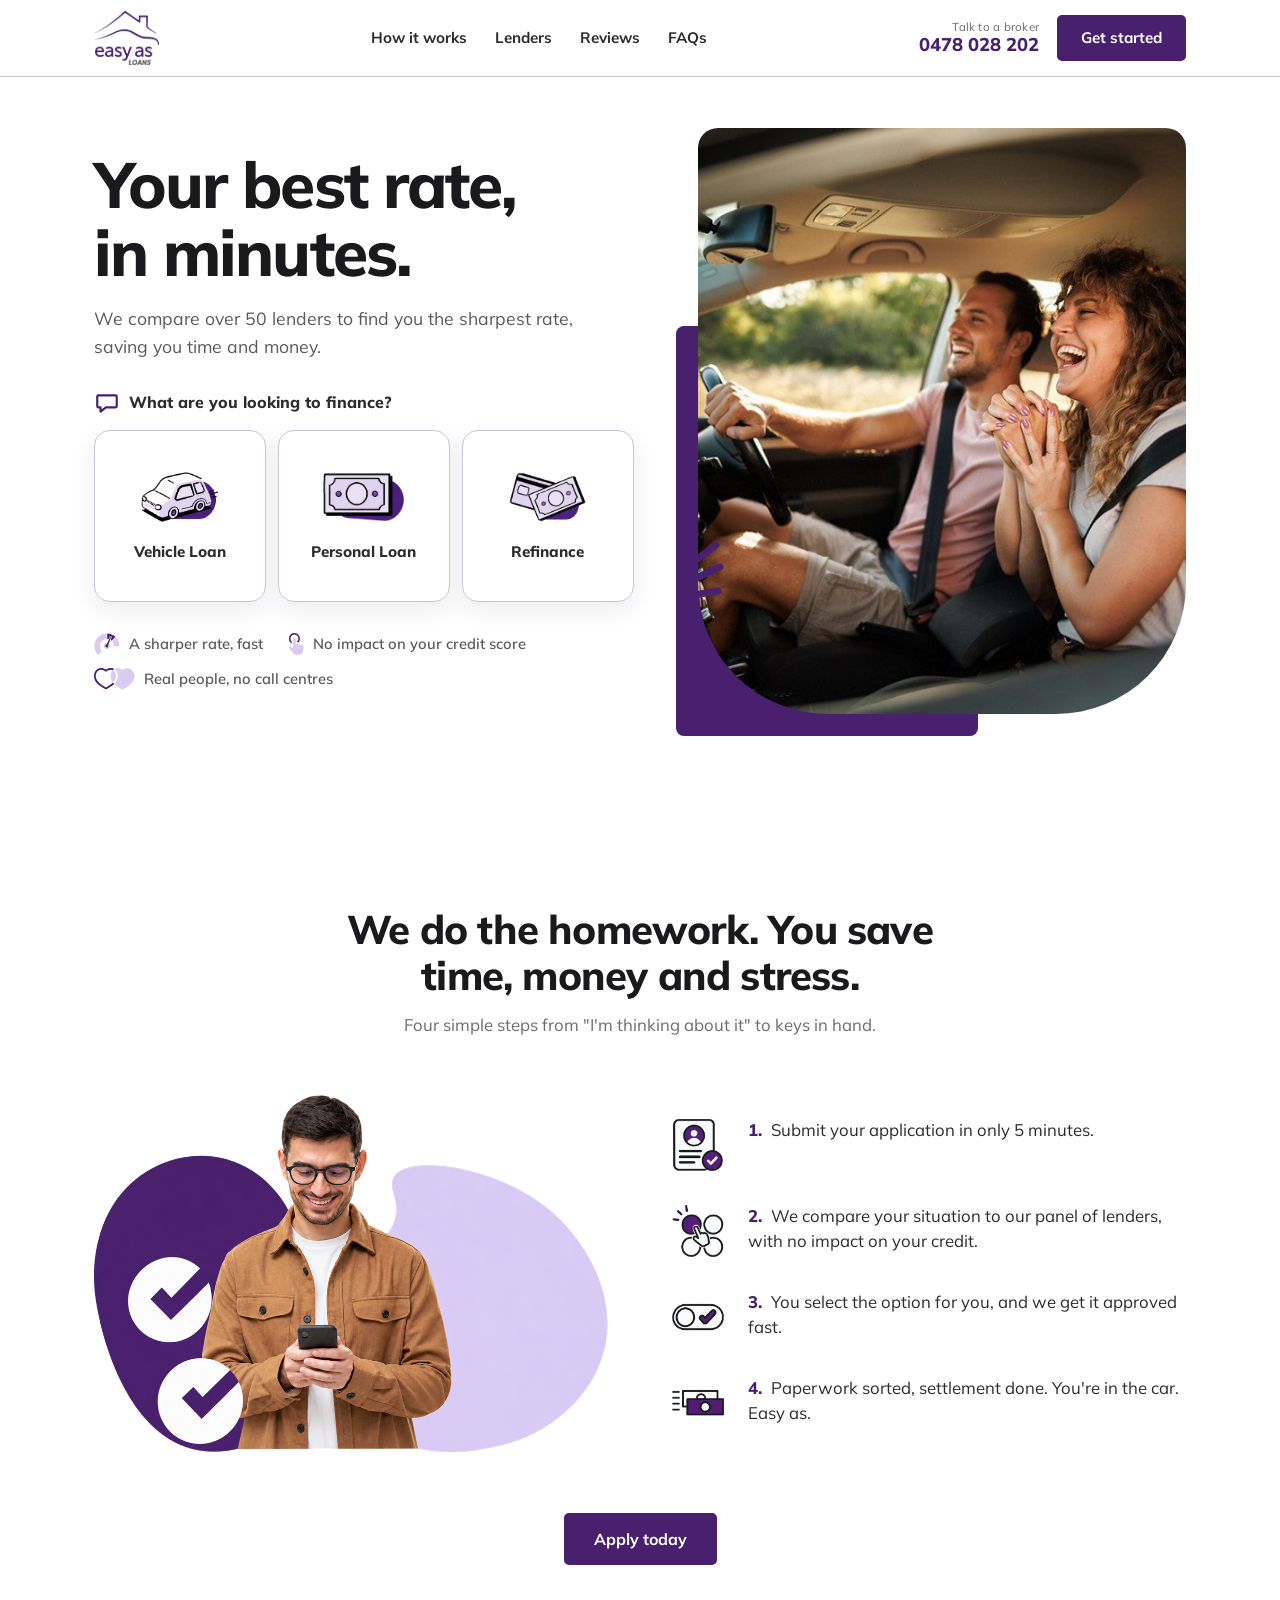
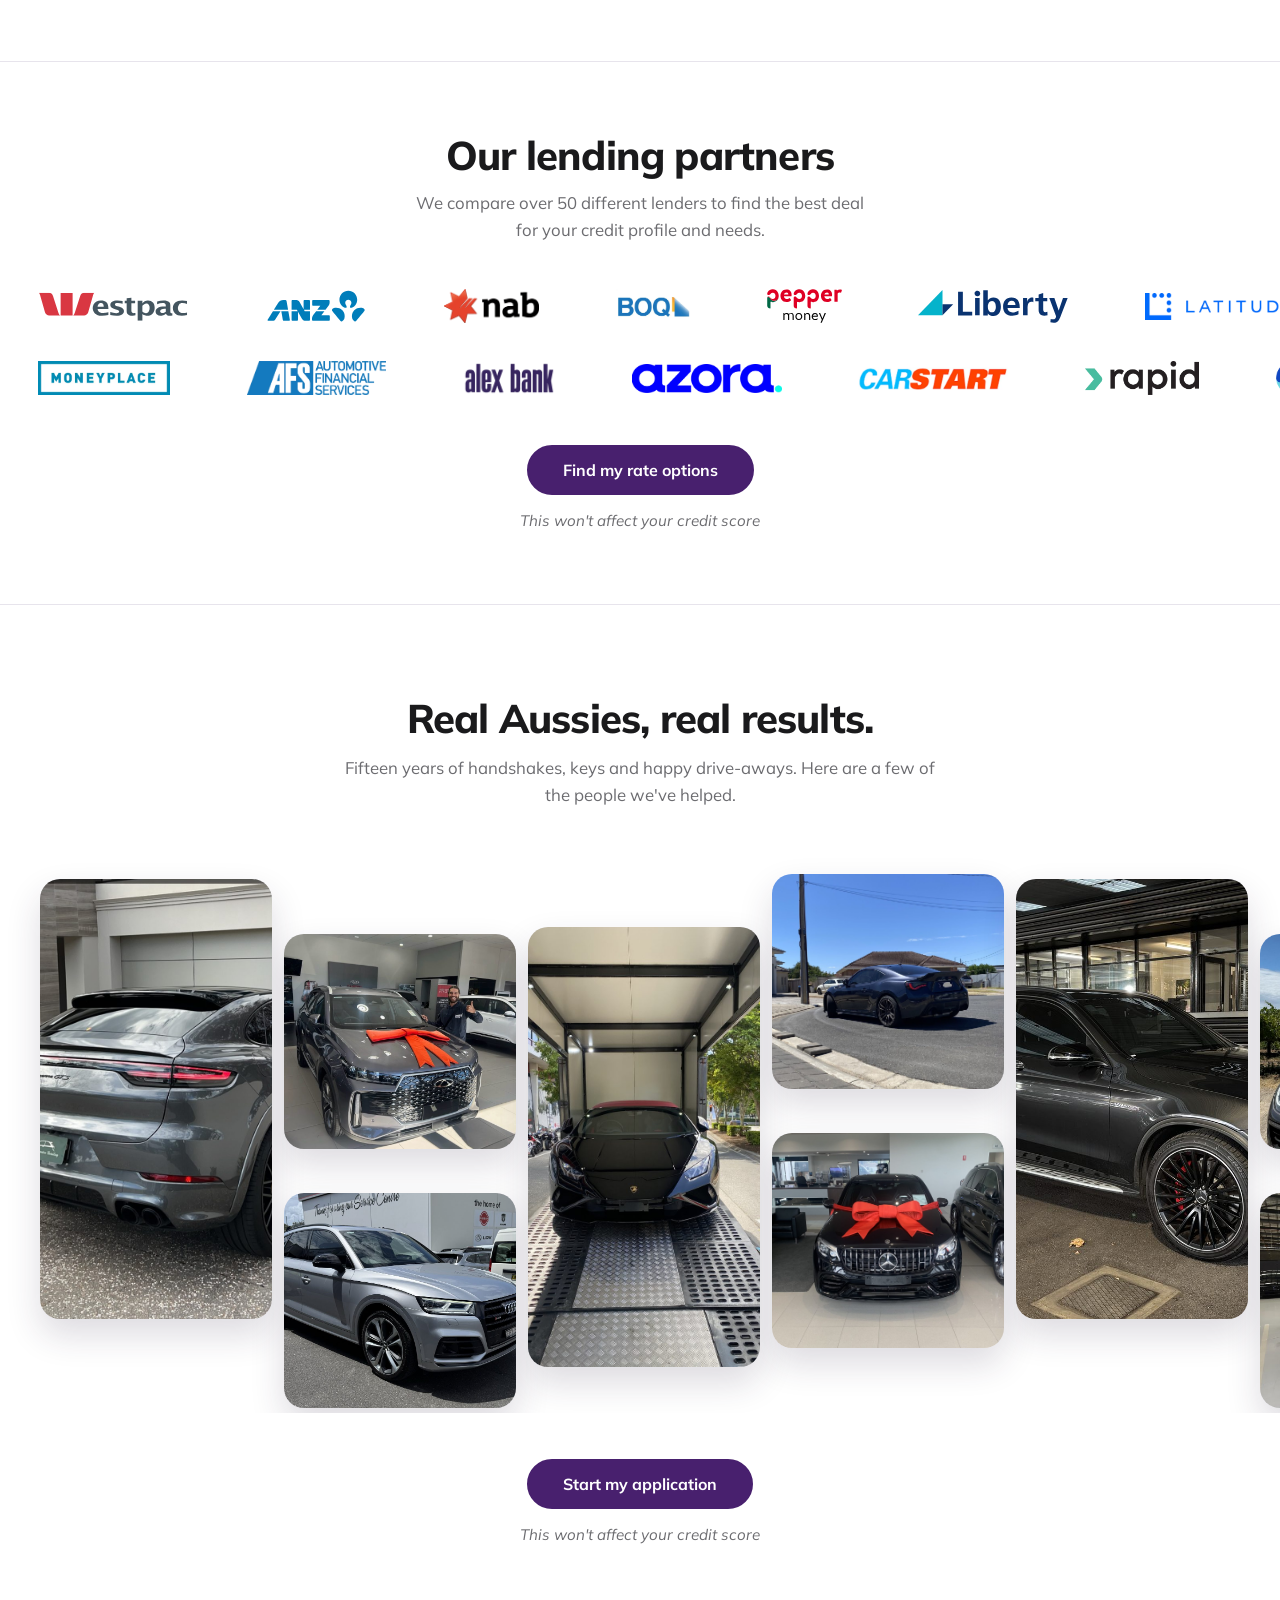
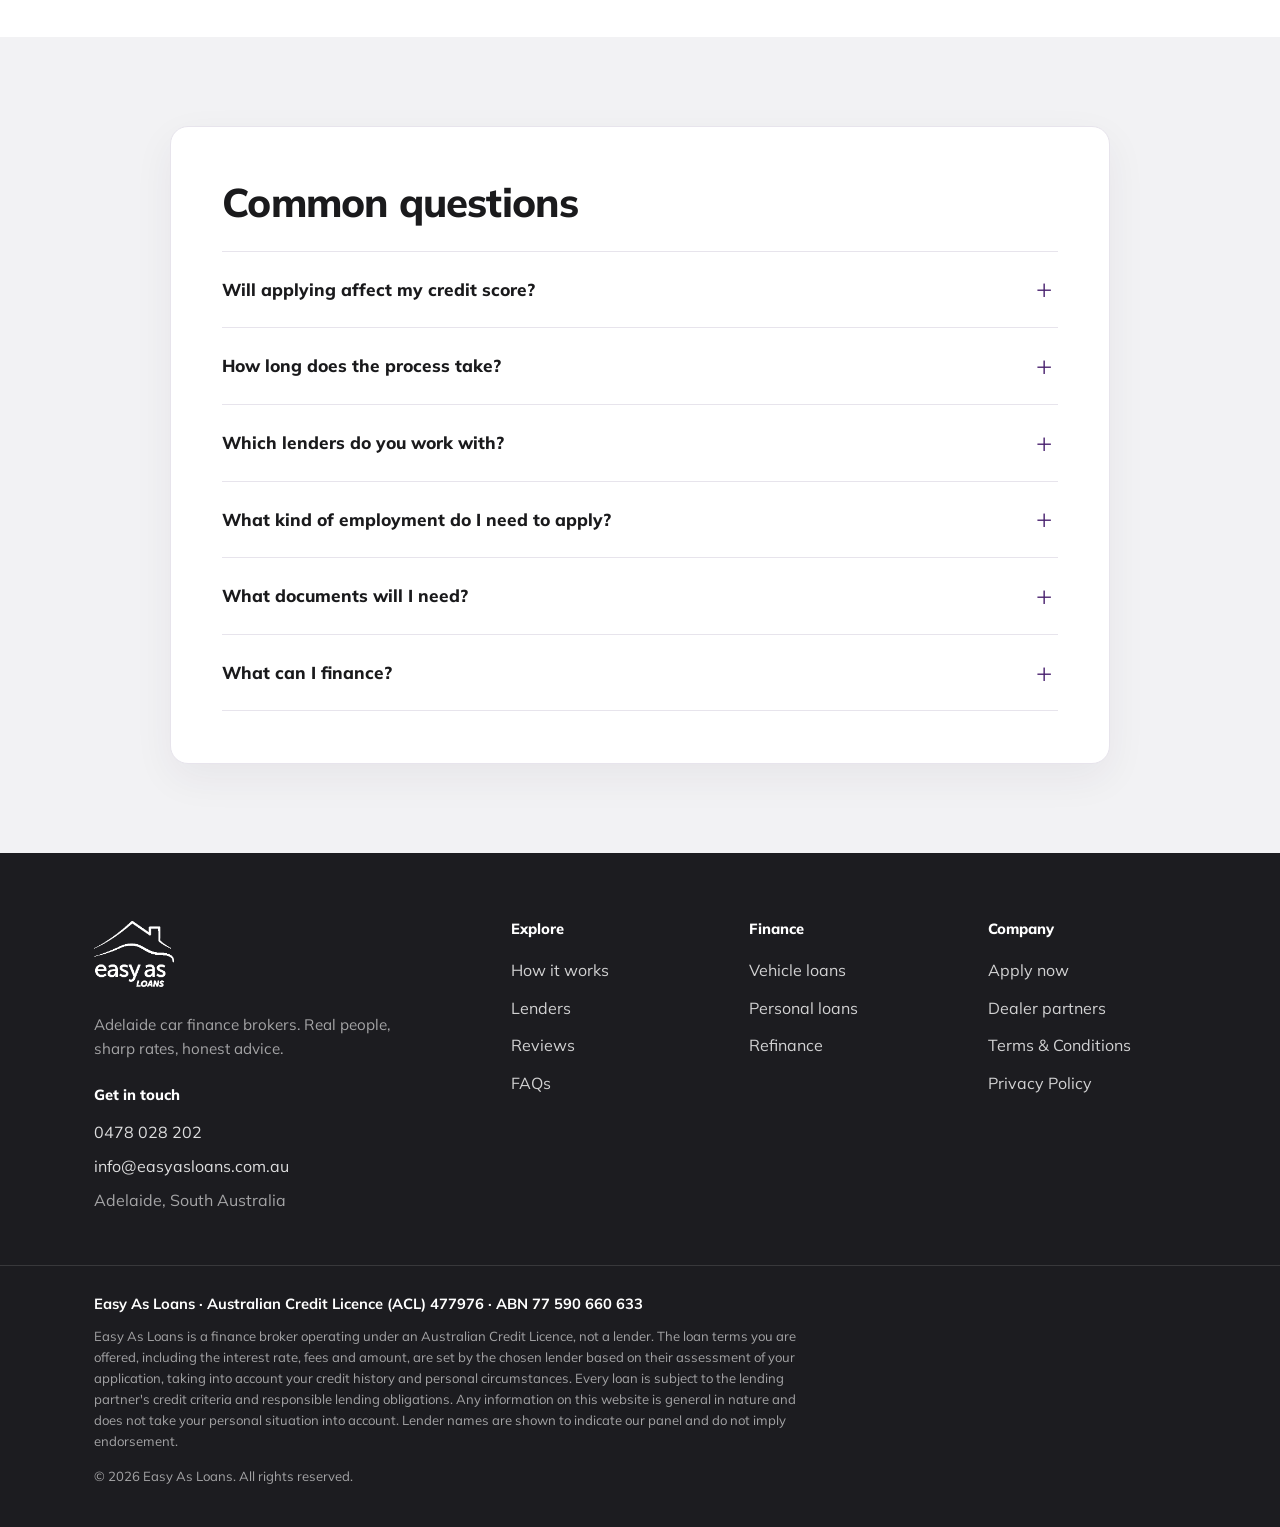
==== commit ccb84bd6: "CRM: refinance icon, real referrer attribution, owner, card quick-actions - Loan icon: add a dedicat" ====
--- a/index.html
+++ b/index.html
@@ -357,6 +357,7 @@
     </div>
   </footer>
 
+  <script src="attribution.js"></script>
   <script src="phone.js"></script>
   <script src="script.js"></script>
 </body>
